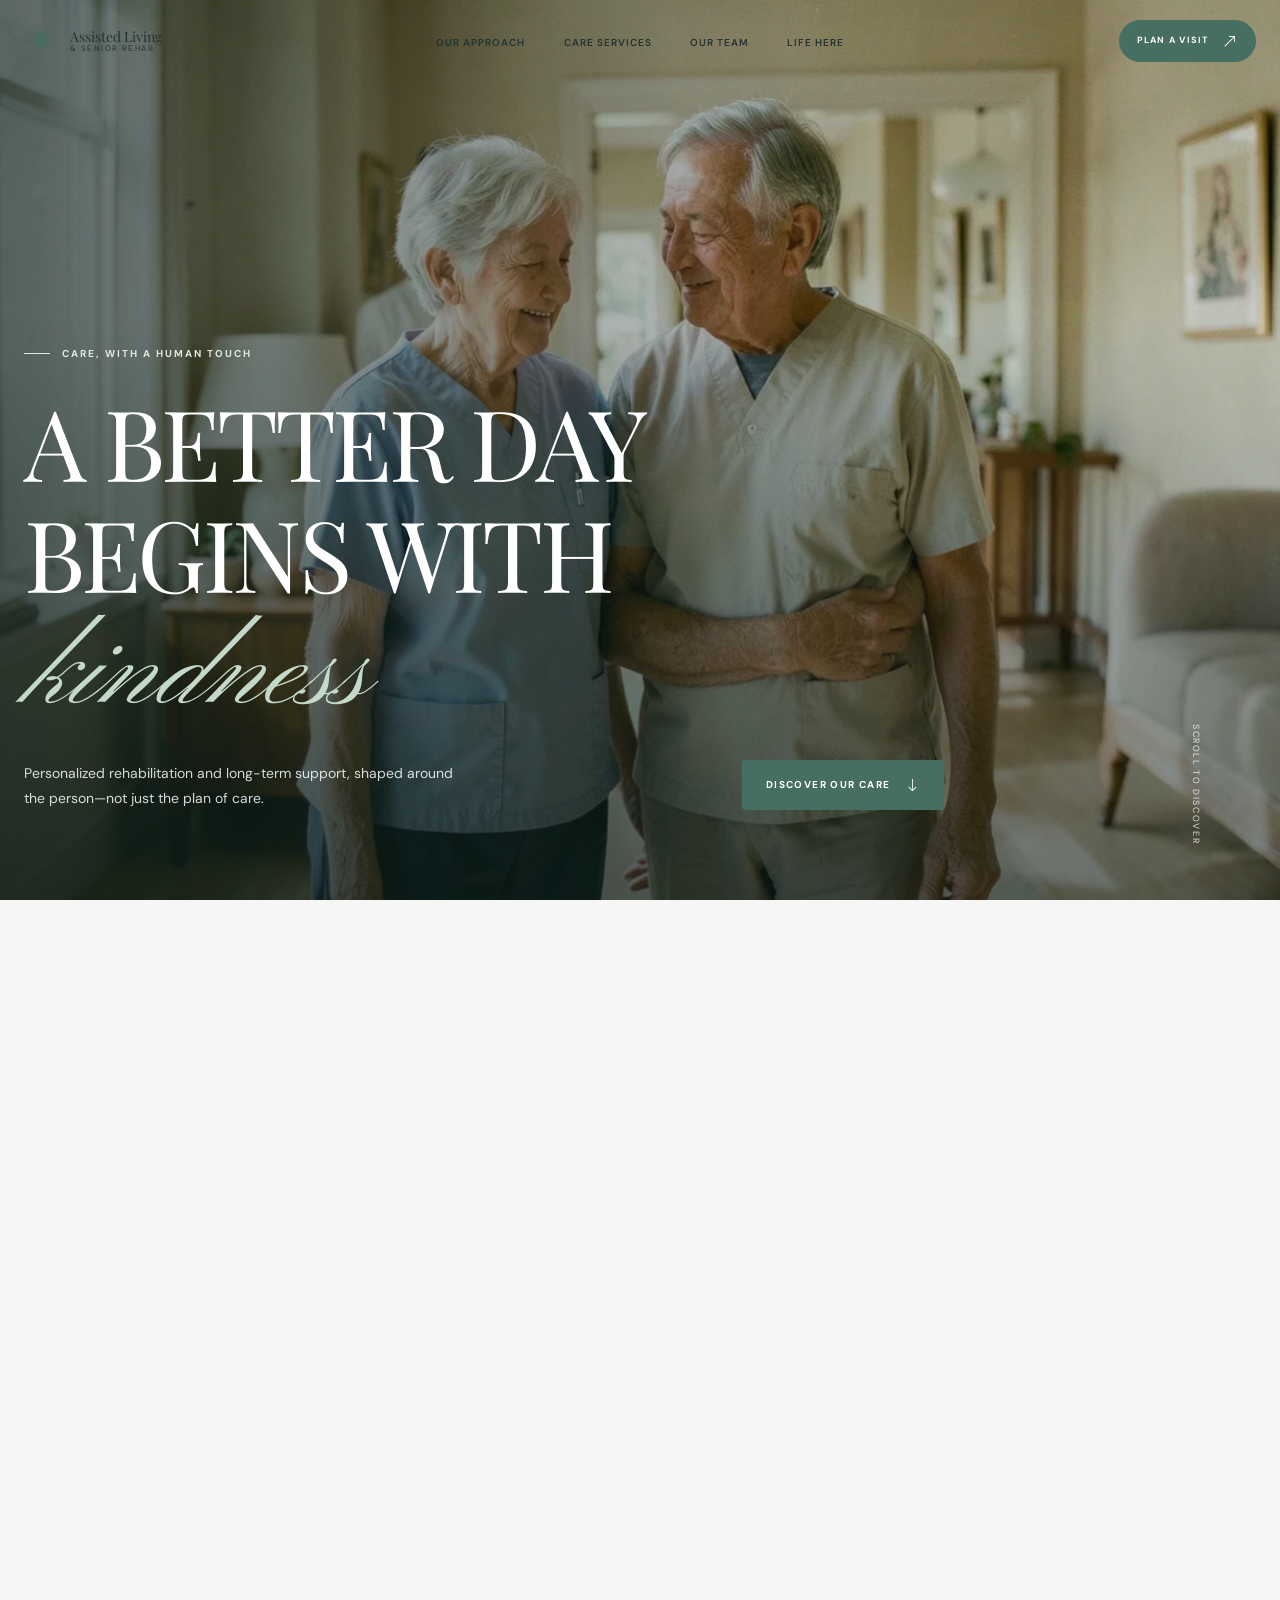
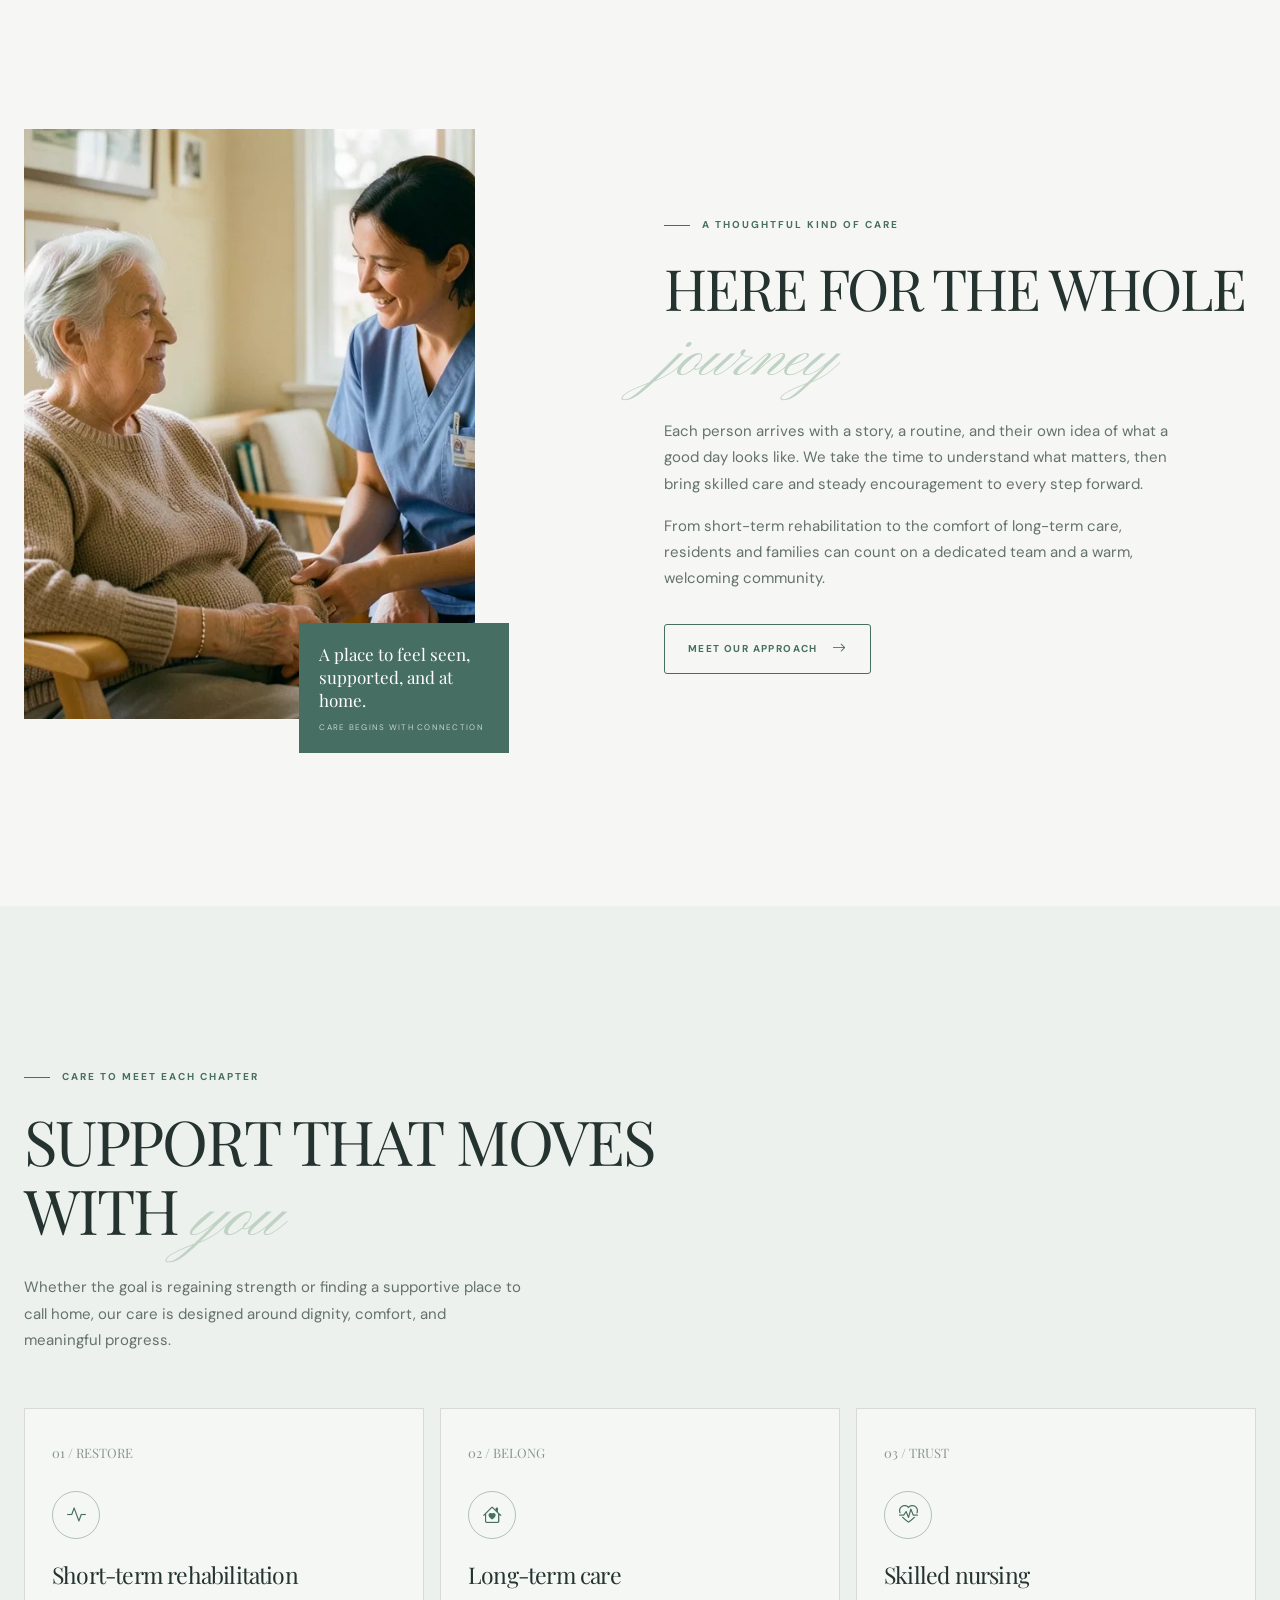
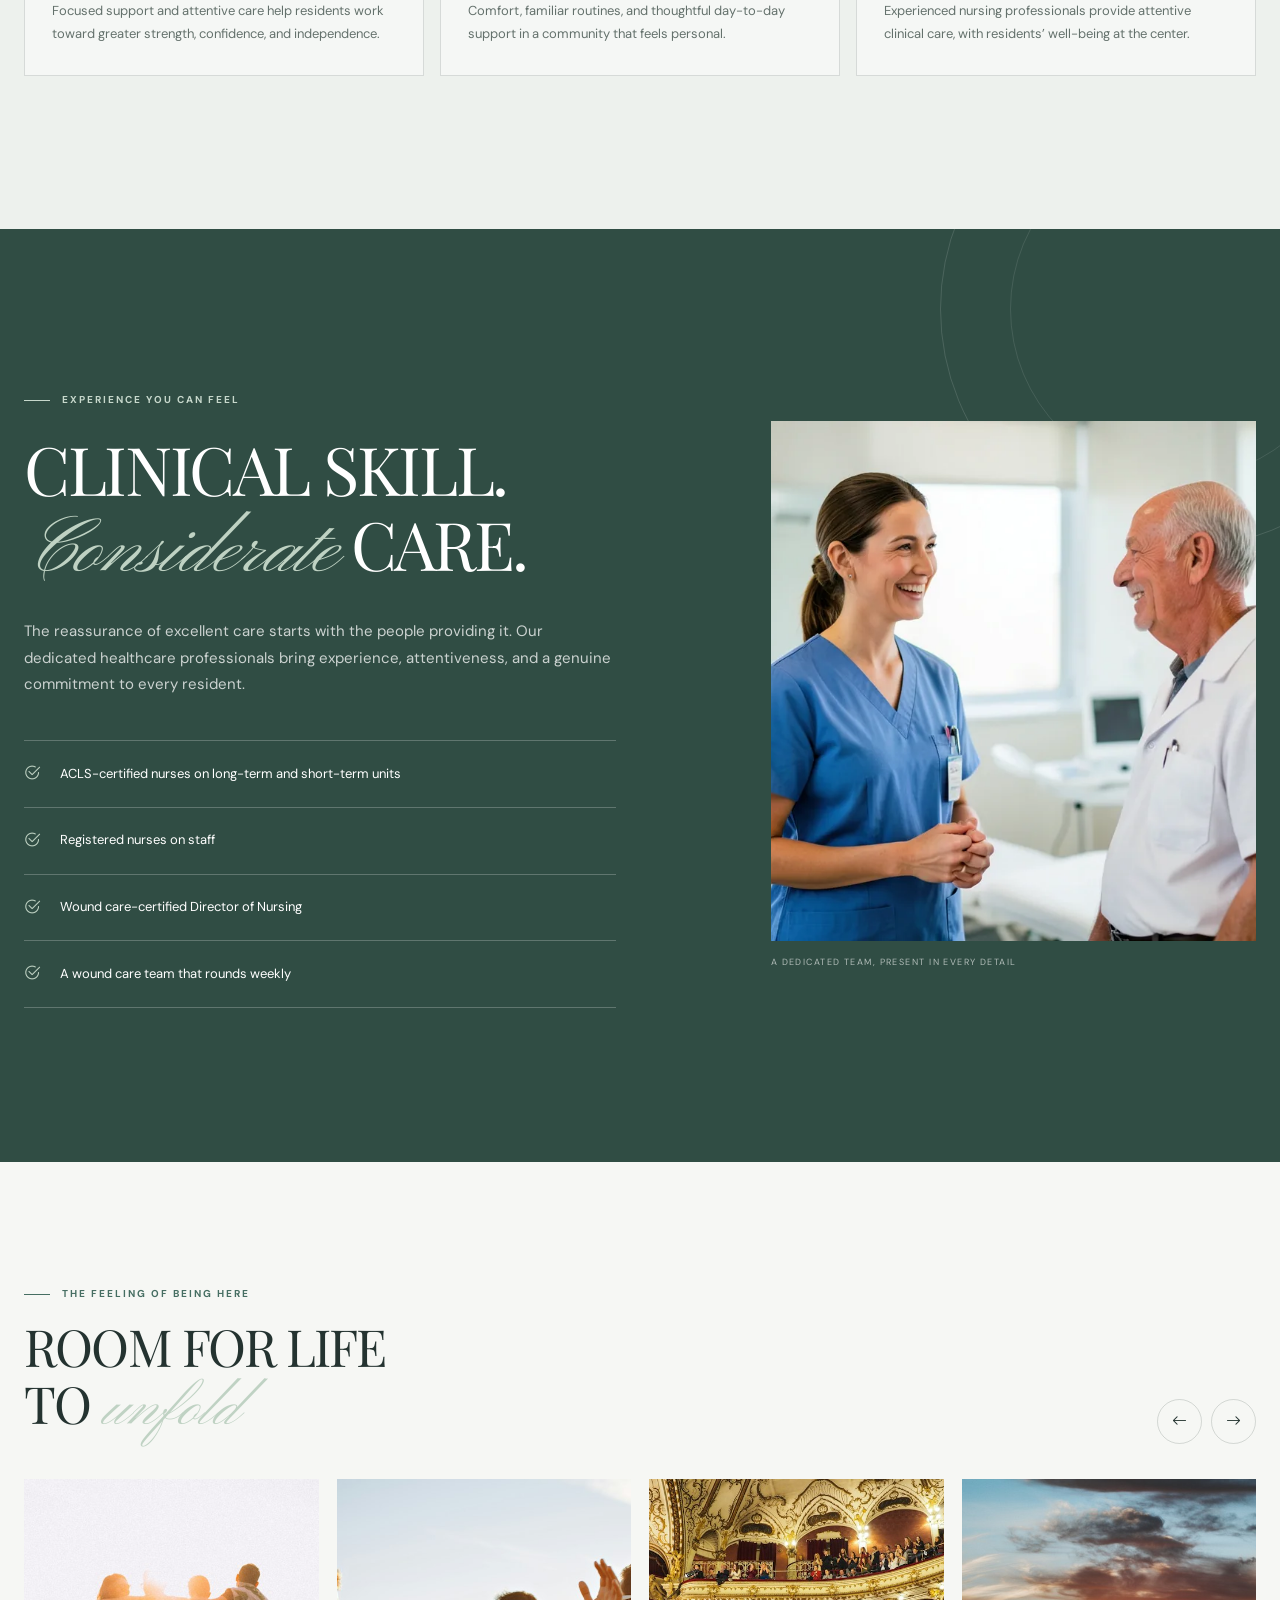
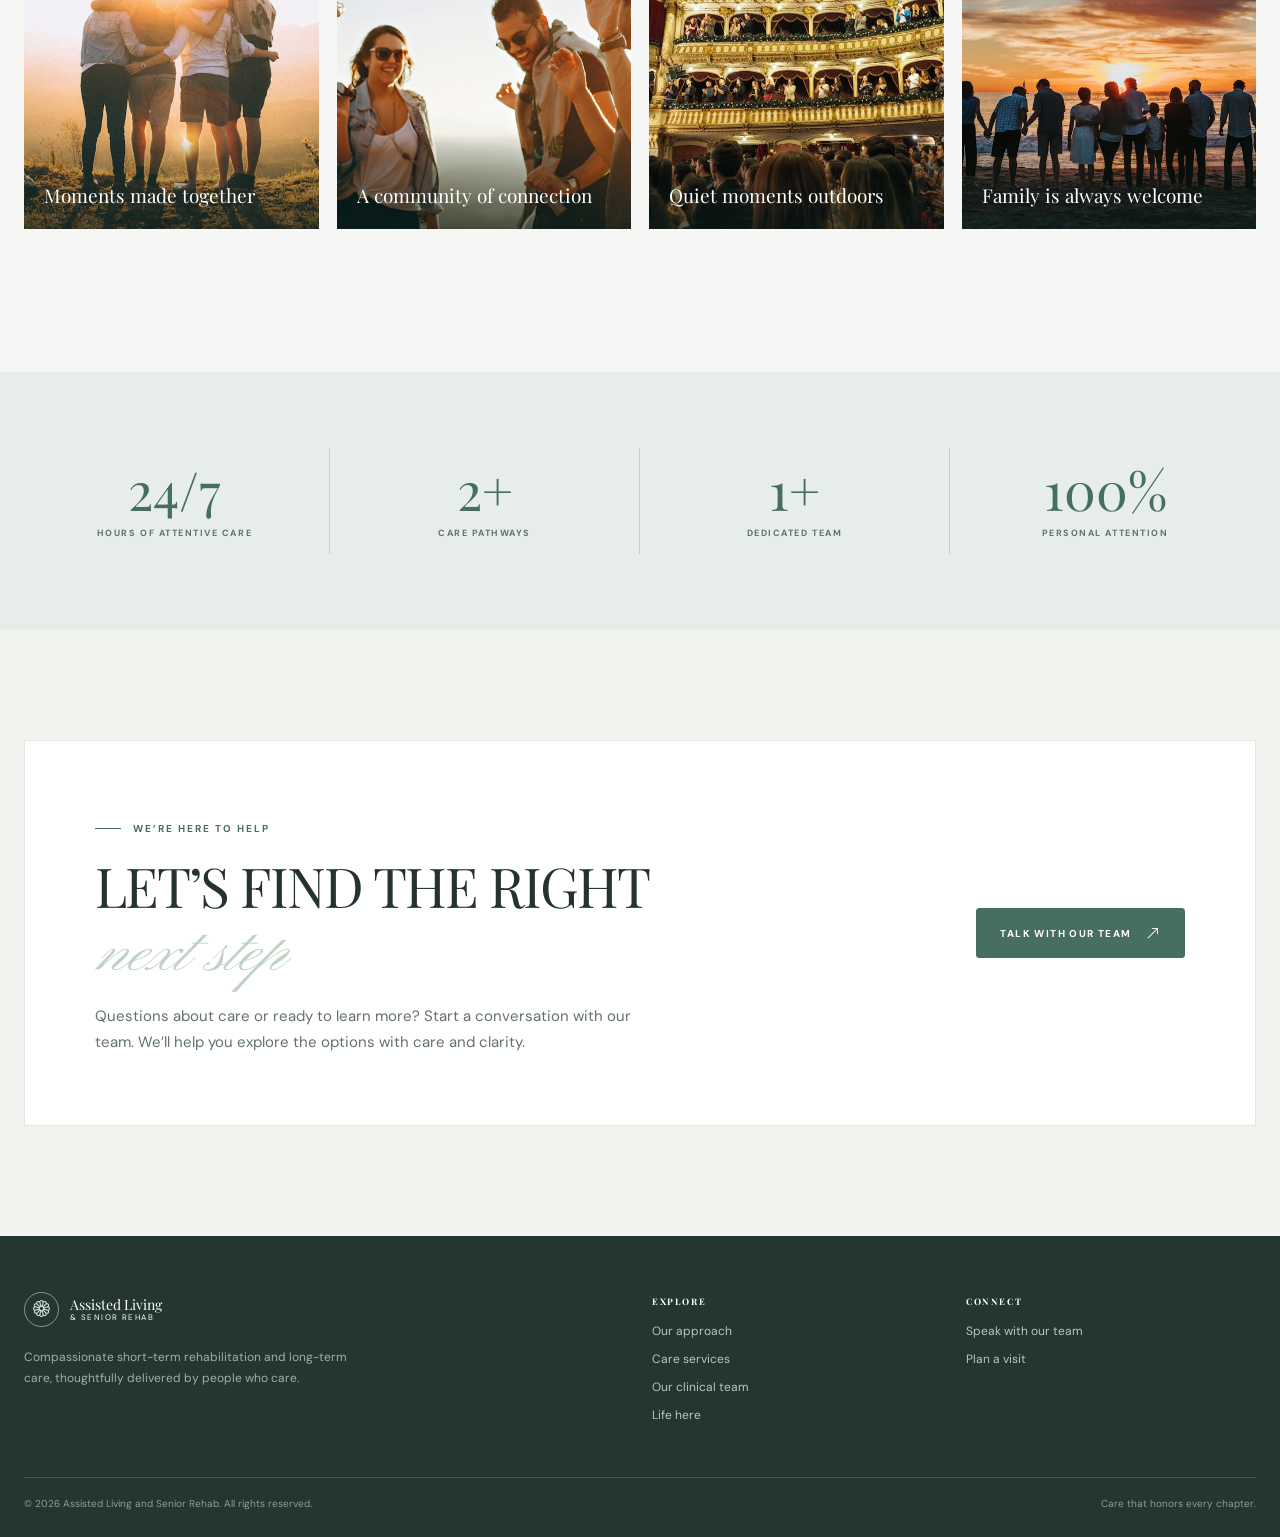
==== index.html @ aa1b5a7f "Add files via upload" ====
<!DOCTYPE html>
<html lang="en">
<head>
  <meta charset="UTF-8">
  <meta name="viewport" content="width=device-width, initial-scale=1">
  <meta name="theme-color" content="#f6f7f4">
  <meta name="description" content="Compassionate short-term rehabilitation and long-term care, delivered by a dedicated team of healthcare professionals.">
  <title>Assisted Living and Senior Rehab | Care that feels like home</title>

  <link rel="preconnect" href="https://fonts.googleapis.com">
  <link rel="preconnect" href="https://fonts.gstatic.com" crossorigin>
  <link href="https://fonts.googleapis.com/css2?family=DM+Sans:wght@400;500;600;700&family=Playfair+Display:wght@400;500;600&family=Pinyon+Script&display=swap" rel="stylesheet">
  <link href="https://cdn.jsdelivr.net/npm/bootstrap@5.3.3/dist/css/bootstrap.min.css" rel="stylesheet">
  <link href="https://cdn.jsdelivr.net/npm/bootstrap-icons@1.11.3/font/bootstrap-icons.min.css" rel="stylesheet">

  
<link rel="stylesheet" href="css/style.css">
</head>
<body>
  <header>
    <nav class="site-nav" id="siteNav" aria-label="Main navigation">
      <div class="container-wide nav-inner">
        <a class="brand" href="#home" aria-label="Assisted Living and Senior Rehab home">
          <span class="brand-mark"><i class="bi bi-flower1" aria-hidden="true"></i></span>
          <span class="brand-name">Assisted Living <span>&amp; Senior Rehab</span></span>
        </a>
        <button class="nav-toggle" id="navToggle" aria-label="Open navigation menu" aria-expanded="false" aria-controls="navLinks">
          <i class="bi bi-list" aria-hidden="true"></i>
        </button>
        <ul class="nav-links" id="navLinks">
          <li><a href="#about">Our approach</a></li>
          <li><a href="#care">Care services</a></li>
          <li><a href="#team">Our team</a></li>
          <li><a href="#community">Life here</a></li>
        </ul>
        <a class="btn-care nav-contact" href="#contact">Plan a visit <i class="bi bi-arrow-up-right"></i></a>
      </div>
    </nav>
  </header>

  <main id="home">
    <section class="hero-track" aria-label="Welcome">
      <div class="hero-sticky" id="heroSticky">
        <img class="hero-image" id="heroImage" src="assets/img-1.webp" data-ai-image="warm candid photograph of a compassionate nurse gently supporting an older man during a walk in a bright senior care residence, natural window light, refined neutral interiors, shot on 35mm lens, cinematic and reassuring mood" alt="A caregiver supporting an older adult as they walk together">
        <img class="hero-image-second" id="heroImageSecond" src="assets/img-2.webp" data-ai-image="portrait of an older woman sharing a calm moment with her care professional in a welcoming rehabilitation setting, soft morning daylight, 50mm lens, intimate editorial photography, hopeful and dignified mood" alt="" aria-hidden="true">
        <div class="hero-shade"></div>
        <div class="container-wide hero-content">
          <span class="eyebrow">Care, with a human touch</span>
          <h1>A better day<br>begins with <em class="script">kindness</em></h1>
          <div class="hero-bottom">
            <p>Personalized rehabilitation and long-term support, shaped around the person—not just the plan of care.</p>
            <a class="btn-care" href="#care">Discover our care <i class="bi bi-arrow-down"></i></a>
          </div>
        </div>
        <span class="hero-scroll">Scroll to discover</span>
      </div>
    </section>

    <section class="section-pad intro-section" id="about">
      <div class="container-wide">
        <div class="row align-items-center g-5">
          <div class="col-lg-5 reveal">
            <div class="intro-photo-wrap">
              <div class="photo-frame intro-photo">
                <img src="assets/img-3.webp" data-ai-image="senior woman seated comfortably with a caring nurse beside her in a sunlit residential care room, genuine conversation, soft natural light, 35mm lens, warm documentary style, peaceful and dignified mood" alt="A nurse spending a thoughtful moment with a resident" loading="lazy">
              </div>
              <div class="photo-note">A place to feel seen, supported, and at home.<small>Care begins with connection</small></div>
            </div>
          </div>
          <div class="col-lg-6 offset-lg-1 reveal">
            <div class="intro-copy">
              <span class="eyebrow">A thoughtful kind of care</span>
              <h2>Here for the whole <em class="script">journey</em></h2>
              <p>Each person arrives with a story, a routine, and their own idea of what a good day looks like. We take the time to understand what matters, then bring skilled care and steady encouragement to every step forward.</p>
              <p>From short-term rehabilitation to the comfort of long-term care, residents and families can count on a dedicated team and a warm, welcoming community.</p>
              <a class="btn-care btn-outline-care mt-3" href="#team">Meet our approach <i class="bi bi-arrow-right"></i></a>
            </div>
          </div>
        </div>
      </div>
    </section>

    <section class="section-pad services-section" id="care">
      <div class="container-wide">
        <div class="section-heading reveal">
          <span class="eyebrow">Care to meet each chapter</span>
          <h2>Support that moves<br>with <em class="script">you</em></h2>
          <p>Whether the goal is regaining strength or finding a supportive place to call home, our care is designed around dignity, comfort, and meaningful progress.</p>
        </div>
        <div class="row g-3">
          <div class="col-md-4 reveal">
            <article class="service-card">
              <span class="service-number">01 / RESTORE</span>
              <span class="service-icon"><i class="bi bi-activity" aria-hidden="true"></i></span>
              <h3>Short-term rehabilitation</h3>
              <p>Focused support and attentive care help residents work toward greater strength, confidence, and independence.</p>
            </article>
          </div>
          <div class="col-md-4 reveal">
            <article class="service-card">
              <span class="service-number">02 / BELONG</span>
              <span class="service-icon"><i class="bi bi-house-heart" aria-hidden="true"></i></span>
              <h3>Long-term care</h3>
              <p>Comfort, familiar routines, and thoughtful day-to-day support in a community that feels personal.</p>
            </article>
          </div>
          <div class="col-md-4 reveal">
            <article class="service-card">
              <span class="service-number">03 / TRUST</span>
              <span class="service-icon"><i class="bi bi-heart-pulse" aria-hidden="true"></i></span>
              <h3>Skilled nursing</h3>
              <p>Experienced nursing professionals provide attentive clinical care, with residents’ well-being at the center.</p>
            </article>
          </div>
        </div>
      </div>
    </section>

    <section class="section-pad quality-section" id="team">
      <div class="container-wide position-relative" style="z-index:1">
        <div class="row align-items-center g-5">
          <div class="col-lg-6 reveal">
            <span class="eyebrow">Experience you can feel</span>
            <h2>Clinical skill.<br><em class="script">Considerate</em> care.</h2>
            <p class="quality-lead">The reassurance of excellent care starts with the people providing it. Our dedicated healthcare professionals bring experience, attentiveness, and a genuine commitment to every resident.</p>
            <div class="quality-list" aria-label="Our clinical commitments">
              <div class="quality-item"><i class="bi bi-check2-circle" aria-hidden="true"></i><span>ACLS-certified nurses on long-term and short-term units</span></div>
              <div class="quality-item"><i class="bi bi-check2-circle" aria-hidden="true"></i><span>Registered nurses on staff</span></div>
              <div class="quality-item"><i class="bi bi-check2-circle" aria-hidden="true"></i><span>Wound care-certified Director of Nursing</span></div>
              <div class="quality-item"><i class="bi bi-check2-circle" aria-hidden="true"></i><span>A wound care team that rounds weekly</span></div>
            </div>
          </div>
          <div class="col-lg-5 offset-lg-1 reveal">
            <div class="photo-frame quality-photo">
              <img src="assets/img-4.webp" data-ai-image="experienced female nurse in professional scrubs speaking warmly with a senior resident in a calm modern nursing and rehabilitation setting, diffuse daylight, 50mm lens, refined healthcare editorial photography, confident and compassionate mood" alt="A healthcare professional talking with a senior resident" loading="lazy">
            </div>
            <div class="quality-photo-caption">A dedicated team, present in every detail</div>
          </div>
        </div>
      </div>
    </section>

    <section class="gallery-section" id="community">
      <div class="container-wide">
        <div class="gallery-top reveal">
          <div>
            <span class="eyebrow">The feeling of being here</span>
            <h2>Room for life<br>to <em class="script">unfold</em></h2>
          </div>
          <div class="slider-controls" aria-label="Gallery controls">
            <button class="slider-arrow" id="galleryPrev" aria-label="Scroll gallery left"><i class="bi bi-arrow-left"></i></button>
            <button class="slider-arrow" id="galleryNext" aria-label="Scroll gallery right"><i class="bi bi-arrow-right"></i></button>
          </div>
        </div>
        <div class="gallery-track reveal" id="galleryTrack" aria-label="Community moments gallery">
          <figure class="gallery-card">
            <img src="assets/img-5.jpg" alt="Residents and caregivers sharing a happy moment" loading="lazy">
            <figcaption class="gallery-caption">Moments made together</figcaption>
          </figure>
          <figure class="gallery-card">
            <img src="assets/img-6.jpg" alt="Friends enjoying time together in a welcoming space" loading="lazy">
            <figcaption class="gallery-caption">A community of connection</figcaption>
          </figure>
          <figure class="gallery-card">
            <img src="assets/img-7.jpg" alt="A bright, restful garden setting" loading="lazy">
            <figcaption class="gallery-caption">Quiet moments outdoors</figcaption>
          </figure>
          <figure class="gallery-card">
            <img src="assets/img-8.jpg" alt="Family sharing a relaxed moment together" loading="lazy">
            <figcaption class="gallery-caption">Family is always welcome</figcaption>
          </figure>
        </div>
      </div>
    </section>

    <section class="stats-section" aria-label="Our commitment">
      <div class="container-wide">
        <div class="row align-items-center g-2">
          <div class="col-6 col-md-3 stat-item reveal">
            <span class="stat-num" data-count="24">0</span>
            <span class="stat-label">Hours of attentive care</span>
          </div>
          <div class="col-6 col-md-3 stat-item reveal">
            <span class="stat-num" data-count="2">0</span>
            <span class="stat-label">Care pathways</span>
          </div>
          <div class="col-6 col-md-3 stat-item reveal">
            <span class="stat-num" data-count="1">0</span>
            <span class="stat-label">Dedicated team</span>
          </div>
          <div class="col-6 col-md-3 stat-item reveal">
            <span class="stat-num" data-count="100">0</span>
            <span class="stat-label">Personal attention</span>
          </div>
        </div>
      </div>
    </section>

    <section class="contact-section" id="contact">
      <div class="container-wide">
        <div class="contact-panel reveal">
          <div>
            <span class="eyebrow">We’re here to help</span>
            <h2>Let’s find the right <em class="script">next step</em></h2>
            <p>Questions about care or ready to learn more? Start a conversation with our team. We’ll help you explore the options with care and clarity.</p>
          </div>
          <a class="btn-care" href="mailto:info@example.com">Talk with our team <i class="bi bi-arrow-up-right"></i></a>
        </div>
      </div>
    </section>
  </main>

  <footer>
    <div class="container-wide">
      <div class="row g-4">
        <div class="col-lg-5">
          <a class="brand footer-brand" href="#home">
            <span class="brand-mark"><i class="bi bi-flower1" aria-hidden="true"></i></span>
            <span class="brand-name">Assisted Living <span>&amp; Senior Rehab</span></span>
          </a>
          <p class="footer-copy">Compassionate short-term rehabilitation and long-term care, thoughtfully delivered by people who care.</p>
        </div>
        <div class="col-6 col-lg-3 offset-lg-1">
          <h2 class="footer-title">Explore</h2>
          <a class="footer-link" href="#about">Our approach</a>
          <a class="footer-link" href="#care">Care services</a>
          <a class="footer-link" href="#team">Our clinical team</a>
          <a class="footer-link" href="#community">Life here</a>
        </div>
        <div class="col-6 col-lg-3">
          <h2 class="footer-title">Connect</h2>
          <a class="footer-link" href="#contact">Speak with our team</a>
          <a class="footer-link" href="#contact">Plan a visit</a>
        </div>
      </div>
      <div class="footer-bottom">
        <span>© <span id="year"></span> Assisted Living and Senior Rehab. All rights reserved.</span>
        <span>Care that honors every chapter.</span>
      </div>
    </div>
  </footer>

  <script src="https://cdn.jsdelivr.net/npm/bootstrap@5.3.3/dist/js/bootstrap.bundle.min.js"></script>
  <script>
    document.documentElement.classList.add('js-ready');

    const nav = document.getElementById('siteNav');
    const navToggle = document.getElementById('navToggle');
    const navLinks = document.getElementById('navLinks');
    const heroTrack = document.querySelector('.hero-track');
    const heroImage = document.getElementById('heroImage');
    const heroImageSecond = document.getElementById('heroImageSecond');
    const reducedMotion = window.matchMedia('(prefers-reduced-motion: reduce)').matches;

    function updateScrollEffects() {
      const y = window.scrollY || 0;
      nav.classList.toggle('scrolled', y > 30);
      if (!reducedMotion && heroTrack) {
        const rect = heroTrack.getBoundingClientRect();
        const travel = Math.max(1, heroTrack.offsetHeight - window.innerHeight);
        const progress = Math.min(1, Math.max(0, -rect.top / travel));
        heroImage.style.transform = `scale(${1.04 + progress * 0.12})`;
        heroImageSecond.style.opacity = String(Math.max(0, Math.min(1, (progress - 0.28) / 0.6)));
      }
    }
    let ticking = false;
    window.addEventListener('scroll', () => {
      if (!ticking) {
        window.requestAnimationFrame(() => {
          updateScrollEffects();
          ticking = false;
        });
        ticking = true;
      }
    }, { passive: true });
    updateScrollEffects();

    navToggle.addEventListener('click', () => {
      const open = navLinks.classList.toggle('open');
      navToggle.setAttribute('aria-expanded', String(open));
      navToggle.setAttribute('aria-label', open ? 'Close navigation menu' : 'Open navigation menu');
    });
    navLinks.querySelectorAll('a').forEach(link => link.addEventListener('click', () => {
      navLinks.classList.remove('open');
      navToggle.setAttribute('aria-expanded', 'false');
      navToggle.setAttribute('aria-label', 'Open navigation menu');
    }));

    const revealObserver = new IntersectionObserver(entries => {
      entries.forEach(entry => {
        if (entry.isIntersecting) {
          entry.target.classList.add('is-visible');
          revealObserver.unobserve(entry.target);
        }
      });
    }, { threshold: 0.13 });
    document.querySelectorAll('.reveal').forEach(el => revealObserver.observe(el));

    const countObserver = new IntersectionObserver(entries => {
      entries.forEach(entry => {
        if (!entry.isIntersecting) return;
        const el = entry.target;
        const target = Number(el.dataset.count);
        const suffix = el.dataset.suffix || (target === 24 ? "/7" : target === 100 ? "%" : "+");
        const start = performance.now();
        const duration = reducedMotion ? 0 : 1100;
        function step(now) {
          const progress = Math.min(1, (now - start) / Math.max(1, duration));
          const eased = 1 - Math.pow(1 - progress, 3);
          el.textContent = Math.round(target * eased) + suffix;
          if (progress < 1) requestAnimationFrame(step);
        }
        requestAnimationFrame(step);
        countObserver.unobserve(el);
      });
    }, { threshold: .6 });
    document.querySelectorAll('[data-count]').forEach(el => countObserver.observe(el));

    const gallery = document.getElementById('galleryTrack');
    document.getElementById('galleryPrev').addEventListener('click', () => gallery.scrollBy({ left: -gallery.clientWidth * .72, behavior: reducedMotion ? 'auto' : 'smooth' }));
    document.getElementById('galleryNext').addEventListener('click', () => gallery.scrollBy({ left: gallery.clientWidth * .72, behavior: reducedMotion ? 'auto' : 'smooth' }));
    document.getElementById('year').textContent = new Date().getFullYear();
  </script>
</body>
</html>
---- css/style.css ----
:root {
      --ink: #243330;
      --muted: #64716c;
      --green: #466e62;
      --deep-green: #304d44;
      --sage: #e7ede8;
      --cream: #f6f7f4;
      --white: #fff;
      --line: rgba(36, 51, 48, .16);
      --serif: "Playfair Display", Georgia, serif;
      --sans: "DM Sans", Arial, sans-serif;
    }

    * { box-sizing: border-box; }
    html { scroll-behavior: smooth; }
    body {
      margin: 0;
      background: var(--cream);
      color: var(--ink);
      font-family: var(--sans);
      font-size: 15px;
      line-height: 1.75;
      -webkit-font-smoothing: antialiased;
    }
    a { color: inherit; }
    .container-wide { width: min(1240px, calc(100% - 48px)); margin-inline: auto; }
    .eyebrow {
      display: inline-flex;
      align-items: center;
      gap: 12px;
      color: var(--green);
      font-size: 10px;
      font-weight: 700;
      letter-spacing: .2em;
      line-height: 1.4;
      text-transform: uppercase;
    }
    .eyebrow::before { content: ""; width: 26px; height: 1px; background: currentColor; }
    h1, h2, h3, .display-type {
      font-family: var(--serif);
      font-weight: 400;
      letter-spacing: -.035em;
      line-height: 1.12;
    }
    h1, h2 { text-transform: uppercase; }
    .script {
      color: #bfd2c3;
      font-family: "Pinyon Script", cursive;
      font-size: 1.15em;
      font-weight: 400;
      letter-spacing: 0;
      text-transform: none;
    }
    .btn-care {
      display: inline-flex;
      align-items: center;
      justify-content: center;
      gap: 14px;
      min-height: 50px;
      padding: 0 23px;
      border: 1px solid var(--green);
      border-radius: 3px;
      background: var(--green);
      color: #fff;
      font-size: 10px;
      font-weight: 700;
      letter-spacing: .14em;
      text-decoration: none;
      text-transform: uppercase;
      transition: background .25s, color .25s, transform .25s;
    }
    .btn-care:hover { background: var(--deep-green); color: white; transform: translateY(-2px); }
    .btn-care .bi { font-size: 14px; }
    .btn-outline-care { background: transparent; color: var(--green); }
    .btn-outline-care:hover { color: #fff; }

    /* Navigation */
    .site-nav {
      position: fixed;
      inset: 0 0 auto;
      z-index: 1000;
      padding: 20px 0;
      border-bottom: 1px solid transparent;
      transition: background .3s, border-color .3s, padding .3s, backdrop-filter .3s;
    }
    .site-nav.scrolled {
      padding: 12px 0;
      border-color: rgba(36,51,48,.09);
      background: rgba(246,247,244,.91);
      backdrop-filter: blur(14px);
      -webkit-backdrop-filter: blur(14px);
    }
    .nav-inner { display: flex; align-items: center; justify-content: space-between; gap: 22px; }
    .brand {
      display: inline-flex;
      align-items: center;
      gap: 11px;
      color: var(--ink);
      text-decoration: none;
    }
    .brand-mark {
      display: grid;
      width: 35px;
      height: 35px;
      place-items: center;
      border: 1px solid rgba(70,110,98,.55);
      border-radius: 50%;
      color: var(--green);
      font-size: 17px;
    }
    .brand-name {
      max-width: 160px;
      font-family: var(--serif);
      font-size: 14px;
      line-height: 1.13;
    }
    .brand-name span { display: block; font-family: var(--sans); font-size: 8px; letter-spacing: .18em; text-transform: uppercase; }
    .nav-links { display: flex; align-items: center; gap: clamp(16px, 3vw, 40px); margin: 0; padding: 0; list-style: none; }
    .nav-links a {
      color: var(--ink);
      font-size: 10px;
      font-weight: 600;
      letter-spacing: .1em;
      text-decoration: none;
      text-transform: uppercase;
      transition: color .2s;
    }
    .nav-links a:hover { color: var(--green); }
    .nav-contact { min-height: 42px; padding-inline: 17px; border-radius: 40px; font-size: 9px; }
    .nav-toggle {
      display: none;
      width: 42px;
      height: 42px;
      border: 1px solid var(--line);
      border-radius: 50%;
      background: transparent;
      color: var(--ink);
      font-size: 20px;
    }

    /* Cinematic hero */
    .hero-track { position: relative; height: 175vh; min-height: 1050px; }
    .hero-sticky { position: sticky; top: 0; height: 100vh; min-height: 620px; overflow: hidden; background: #253b35; }
    .hero-image, .hero-image-second {
      position: absolute;
      inset: 0;
      width: 100%;
      height: 100%;
      object-fit: cover;
    }
    .hero-image { transform: scale(1.04); will-change: transform; }
    .hero-image-second { opacity: 0; transition: opacity .15s; }
    .hero-shade {
      position: absolute;
      inset: 0;
      background: linear-gradient(90deg, rgba(15,32,28,.68), rgba(15,32,28,.2) 62%, rgba(15,32,28,.03)),
                  linear-gradient(0deg, rgba(12,26,22,.55), transparent 65%);
      pointer-events: none;
    }
    .hero-content {
      position: absolute;
      right: 0;
      bottom: clamp(55px, 10vh, 110px);
      left: 0;
      z-index: 2;
      color: white;
    }
    .hero-content .eyebrow { color: #e0e8df; }
    .hero-content h1 { max-width: 850px; margin: 24px 0 20px; font-size: clamp(43px, 7.7vw, 100px); }
    .hero-content h1 .script { color: #c4d9c9; }
    .hero-bottom { display: flex; align-items: end; justify-content: space-between; gap: 30px; max-width: 920px; }
    .hero-bottom p { max-width: 445px; margin: 0; color: rgba(255,255,255,.83); font-size: 14px; }
    .hero-scroll {
      position: absolute;
      right: 6%;
      bottom: 56px;
      z-index: 3;
      color: rgba(255,255,255,.8);
      font-size: 9px;
      letter-spacing: .18em;
      text-transform: uppercase;
      writing-mode: vertical-rl;
    }

    /* Shared sections */
    .section-pad { padding: clamp(88px, 12vw, 160px) 0; }
    .intro-section { background: var(--cream); }
    .intro-copy { max-width: 595px; margin-left: auto; }
    .intro-copy h2 { margin: 22px 0; font-size: clamp(35px, 4.5vw, 57px); }
    .intro-copy p { max-width: 510px; color: var(--muted); }
    .intro-photo-wrap { position: relative; padding: 0 34px 34px 0; }
    .photo-frame { overflow: hidden; background: #dfe7e1; }
    .photo-frame img { display: block; width: 100%; height: 100%; object-fit: cover; transition: transform .9s cubic-bezier(.2,.75,.25,1); }
    .photo-frame:hover img { transform: scale(1.045); }
    .intro-photo { height: clamp(370px, 48vw, 590px); }
    .photo-note {
      position: absolute;
      right: 0;
      bottom: 0;
      width: min(210px, 48%);
      padding: 20px;
      background: var(--green);
      color: white;
      font-family: var(--serif);
      font-size: 17px;
      line-height: 1.35;
    }
    .photo-note small { display: block; margin-top: 10px; color: rgba(255,255,255,.7); font-family: var(--sans); font-size: 8px; letter-spacing: .16em; text-transform: uppercase; }

    .services-section { background: #edf1ed; }
    .section-heading { max-width: 690px; margin-bottom: 55px; }
    .section-heading h2 { margin: 20px 0 16px; font-size: clamp(36px, 5vw, 62px); }
    .section-heading p { max-width: 500px; margin: 0; color: var(--muted); }
    .service-card {
      height: 100%;
      padding: 31px 27px 29px;
      border: 1px solid rgba(36,51,48,.15);
      background: rgba(255,255,255,.46);
      transition: transform .3s, box-shadow .3s, background .3s;
    }
    .service-card:hover { transform: translateY(-7px); background: white; box-shadow: 0 18px 40px rgba(34,52,46,.08); }
    .service-number { color: #87968d; font-family: var(--serif); font-size: 13px; }
    .service-icon { display: flex; width: 48px; height: 48px; align-items: center; justify-content: center; margin: 25px 0 23px; border: 1px solid rgba(70,110,98,.4); border-radius: 50%; color: var(--green); font-size: 19px; }
    .service-card h3 { margin: 0 0 12px; font-size: 23px; }
    .service-card p { margin: 0; color: var(--muted); font-size: 13px; }

    .quality-section { position: relative; overflow: hidden; background: var(--deep-green); color: white; }
    .quality-section::before {
      position: absolute;
      top: -160px;
      right: -140px;
      width: 480px;
      height: 480px;
      border: 1px solid rgba(255,255,255,.13);
      border-radius: 50%;
      content: "";
    }
    .quality-section::after {
      position: absolute;
      top: -90px;
      right: -70px;
      width: 340px;
      height: 340px;
      border: 1px solid rgba(255,255,255,.1);
      border-radius: 50%;
      content: "";
    }
    .quality-section .eyebrow { color: #c7d8cc; }
    .quality-section h2 { max-width: 600px; margin: 22px 0; font-size: clamp(37px, 5.5vw, 67px); }
    .quality-lead { max-width: 590px; color: rgba(255,255,255,.75); }
    .quality-list { margin-top: 43px; border-top: 1px solid rgba(255,255,255,.23); }
    .quality-item { display: flex; align-items: center; gap: 19px; padding: 18px 0; border-bottom: 1px solid rgba(255,255,255,.23); }
    .quality-item .bi { color: #bfd2c3; font-size: 17px; }
    .quality-item span { font-size: 13px; }
    .quality-photo { height: 520px; }
    .quality-photo img { object-position: center; }
    .quality-photo-caption { margin-top: 14px; color: rgba(255,255,255,.62); font-size: 9px; letter-spacing: .16em; text-transform: uppercase; }

    .gallery-section { padding: 115px 0; background: var(--cream); }
    .gallery-top { display: flex; align-items: end; justify-content: space-between; gap: 22px; margin-bottom: 35px; }
    .gallery-top h2 { margin: 15px 0 0; font-size: clamp(35px, 4vw, 52px); }
    .slider-controls { display: flex; gap: 9px; }
    .slider-arrow { width: 45px; height: 45px; border: 1px solid var(--line); border-radius: 50%; background: transparent; color: var(--ink); transition: .2s; }
    .slider-arrow:hover { background: var(--green); color: white; border-color: var(--green); }
    .gallery-track { display: grid; grid-auto-columns: minmax(260px, 38%); grid-auto-flow: column; gap: 18px; overflow-x: auto; padding-bottom: 12px; scroll-snap-type: x mandatory; scrollbar-width: thin; scrollbar-color: #9dad9f transparent; }
    .gallery-card { position: relative; height: 350px; overflow: hidden; scroll-snap-align: start; background: #e4e9e4; }
    .gallery-card img { width: 100%; height: 100%; object-fit: cover; transition: transform .7s; }
    .gallery-card:hover img { transform: scale(1.05); }
    .gallery-caption { position: absolute; right: 0; bottom: 0; left: 0; padding: 44px 20px 17px; background: linear-gradient(transparent, rgba(14,29,25,.64)); color: white; font-family: var(--serif); font-size: 19px; }

    .stats-section { padding: 76px 0; background: #e7ede8; }
    .stat-item { padding: 12px 24px; text-align: center; }
    .stat-item:not(:last-child) { border-right: 1px solid var(--line); }
    .stat-num { display: block; color: var(--green); font-family: var(--serif); font-size: clamp(35px, 5vw, 53px); line-height: 1.1; }
    .stat-label { display: block; margin-top: 8px; color: var(--muted); font-size: 9px; font-weight: 700; letter-spacing: .17em; text-transform: uppercase; }

    .contact-section { padding: 110px 0; background: #f1f3ef; }
    .contact-panel { display: grid; grid-template-columns: 1fr auto; align-items: center; gap: 30px; padding: clamp(30px, 6vw, 70px); background: var(--white); border: 1px solid rgba(36,51,48,.12); }
    .contact-panel h2 { max-width: 650px; margin: 18px 0 12px; font-size: clamp(34px, 4.5vw, 55px); }
    .contact-panel p { max-width: 560px; margin: 0; color: var(--muted); }

    footer { padding: 56px 0 24px; background: #243630; color: rgba(255,255,255,.75); }
    .footer-brand { color: white; }
    .footer-brand .brand-mark { border-color: rgba(255,255,255,.45); color: #d0e0d4; }
    .footer-copy { max-width: 350px; margin: 20px 0 0; color: rgba(255,255,255,.59); font-size: 12px; }
    .footer-title { margin: 4px 0 15px; color: white; font-size: 9px; font-weight: 700; letter-spacing: .18em; text-transform: uppercase; }
    .footer-link { display: block; margin: 7px 0; color: rgba(255,255,255,.7); font-size: 12px; text-decoration: none; }
    .footer-link:hover { color: white; }
    .footer-bottom { display: flex; justify-content: space-between; gap: 15px; margin-top: 44px; padding-top: 17px; border-top: 1px solid rgba(255,255,255,.17); color: rgba(255,255,255,.5); font-size: 10px; }

    .js-ready .reveal { opacity: 0; transform: translateY(24px); transition: opacity .75s ease, transform .75s ease; }
    .js-ready .reveal.is-visible { opacity: 1; transform: translateY(0); }
    @media (max-width: 767px) {
      .container-wide { width: min(100% - 36px, 1240px); }
      .site-nav { padding: 13px 0; }
      .brand-name { font-size: 12px; }
      .nav-toggle { display: inline-grid; place-items: center; }
      .nav-links {
        position: absolute;
        top: calc(100% + 1px);
        right: 18px;
        left: 18px;
        display: none;
        align-items: stretch;
        gap: 0;
        padding: 9px 20px;
        border: 1px solid var(--line);
        background: rgba(246,247,244,.97);
        box-shadow: 0 15px 30px rgba(20,35,29,.1);
      }
      .nav-links.open { display: flex; flex-direction: column; }
      .nav-links li { border-bottom: 1px solid rgba(36,51,48,.1); }
      .nav-links li:last-child { border: 0; }
      .nav-links a { display: block; padding: 13px 0; }
      .nav-contact { display: none; }
      .hero-track { height: 155vh; min-height: 910px; }
      .hero-sticky { min-height: 580px; }
      .hero-shade { background: linear-gradient(90deg, rgba(15,32,28,.62), rgba(15,32,28,.15)), linear-gradient(0deg, rgba(12,26,22,.58), transparent 67%); }
      .hero-content { bottom: 72px; }
      .hero-content h1 { font-size: clamp(41px, 12vw, 70px); }
      .hero-bottom { display: block; }
      .hero-bottom p { margin-bottom: 22px; font-size: 13px; }
      .hero-scroll { right: 18px; bottom: 24px; }
      .intro-copy { margin-top: 43px; }
      .quality-photo { height: 390px; margin-top: 35px; }
      .gallery-track { grid-auto-columns: 78%; }
      .gallery-card { height: 310px; }
      .stat-item { padding: 20px 10px; border-right: 0 !important; }
      .contact-panel { grid-template-columns: 1fr; }
      .contact-panel .btn-care { justify-self: start; }
      .footer-bottom { flex-direction: column; }
    }
    @media (prefers-reduced-motion: reduce) {
      *, *::before, *::after { scroll-behavior: auto !important; animation-duration: .01ms !important; animation-iteration-count: 1 !important; transition-duration: .01ms !important; }
      .hero-image { transform: none !important; }
      .js-ready .reveal { opacity: 1; transform: none; }
    }
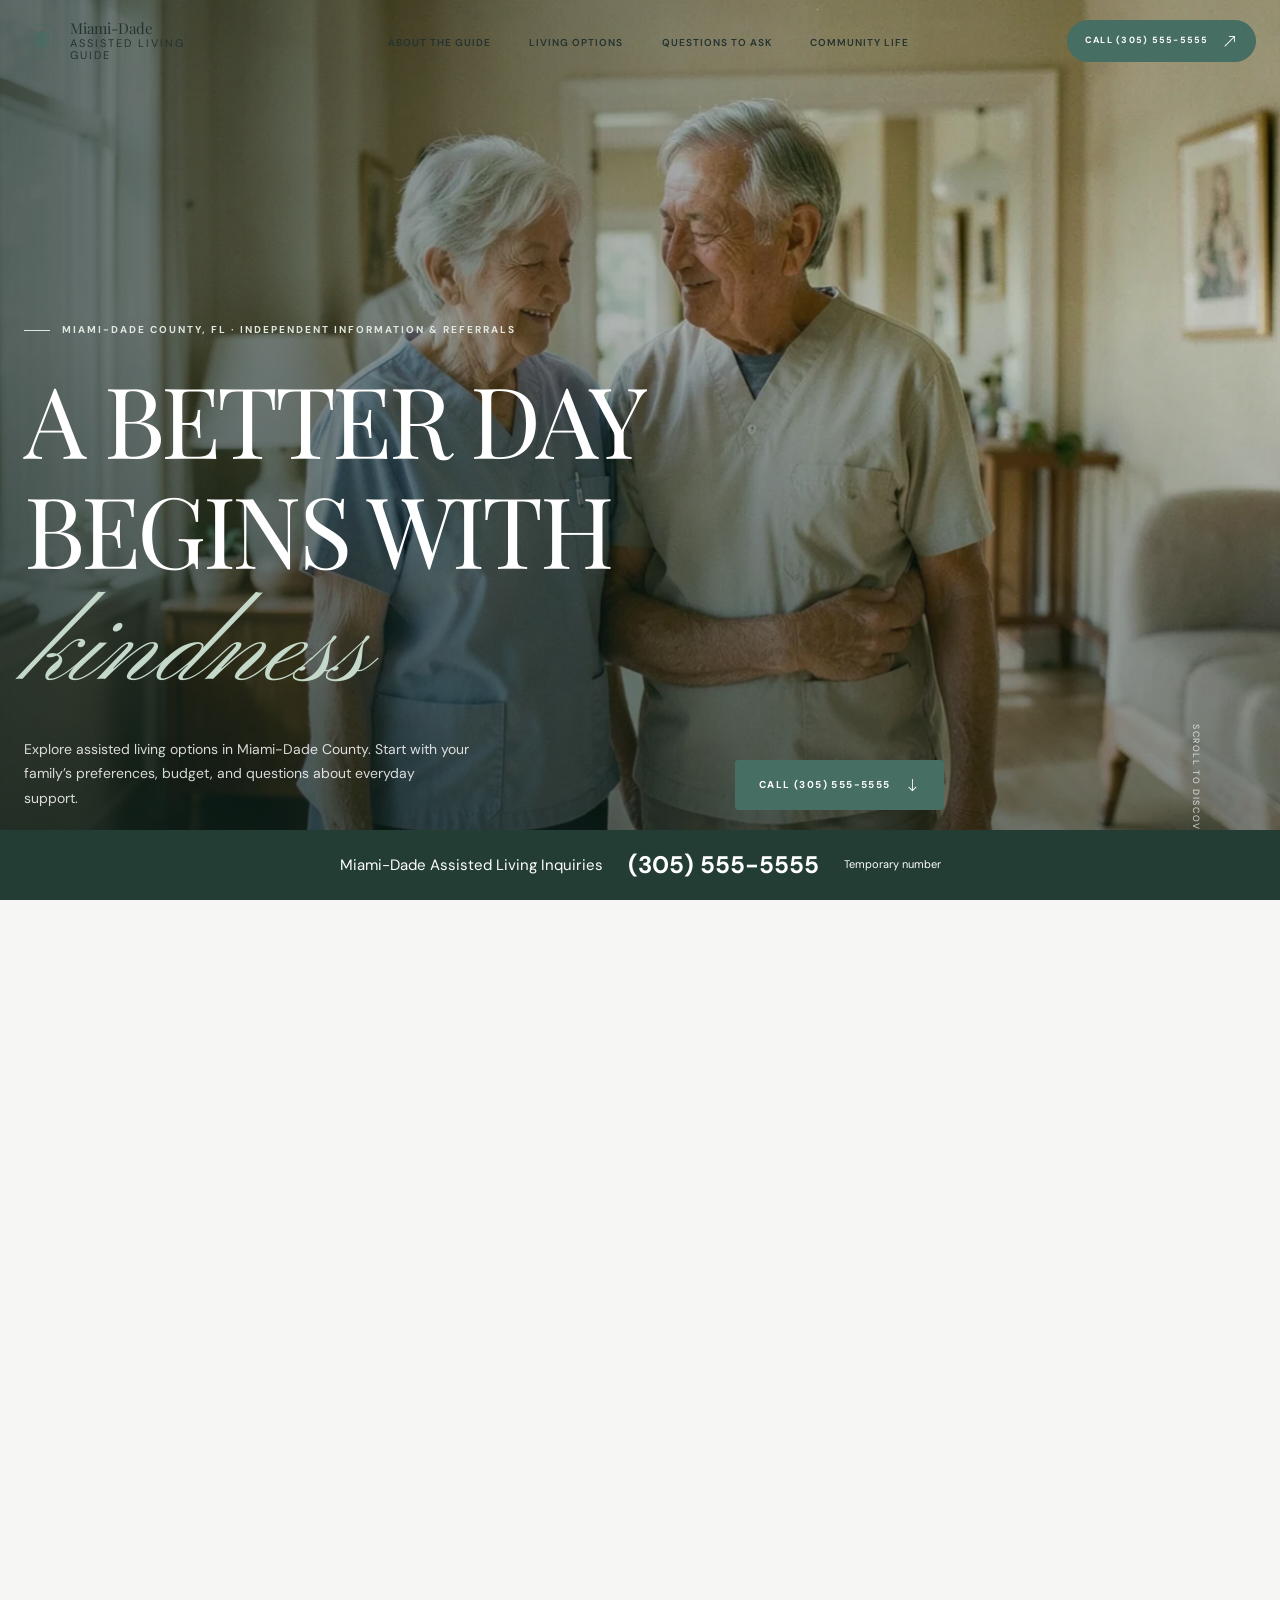
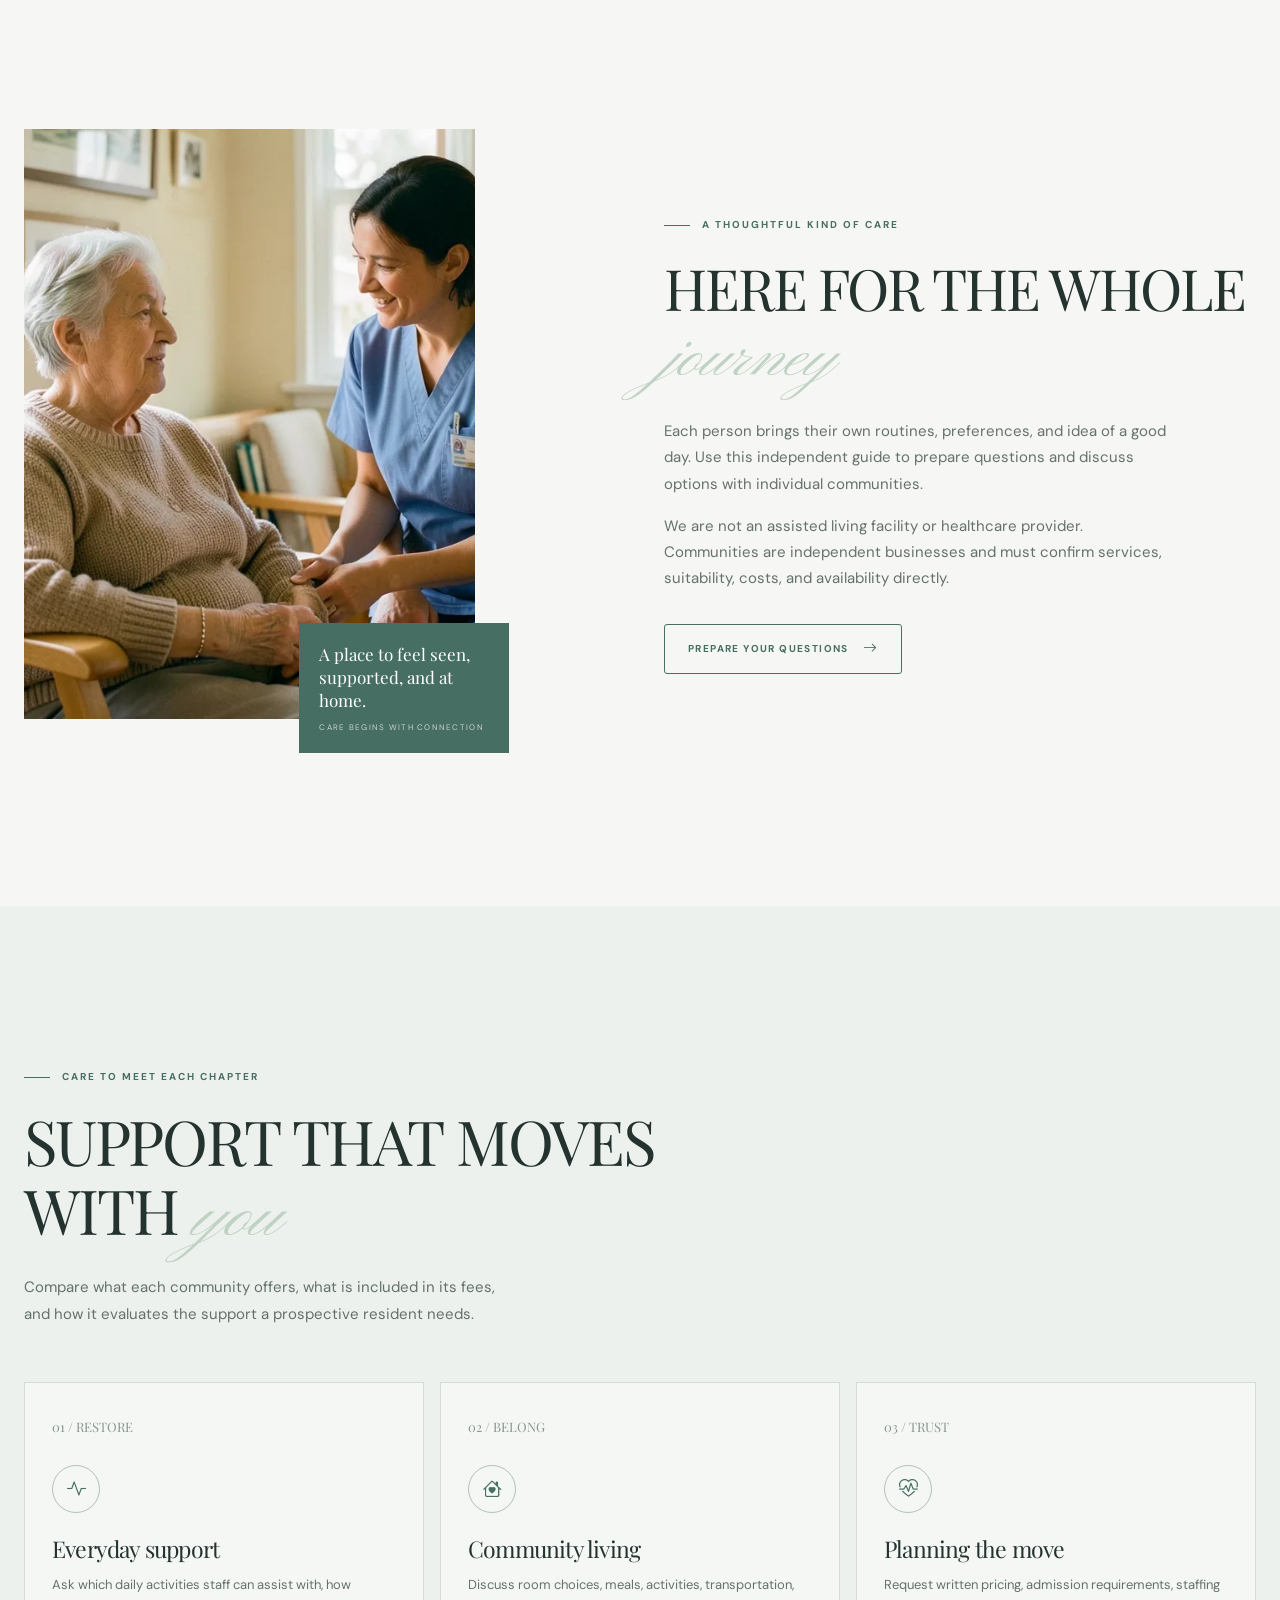
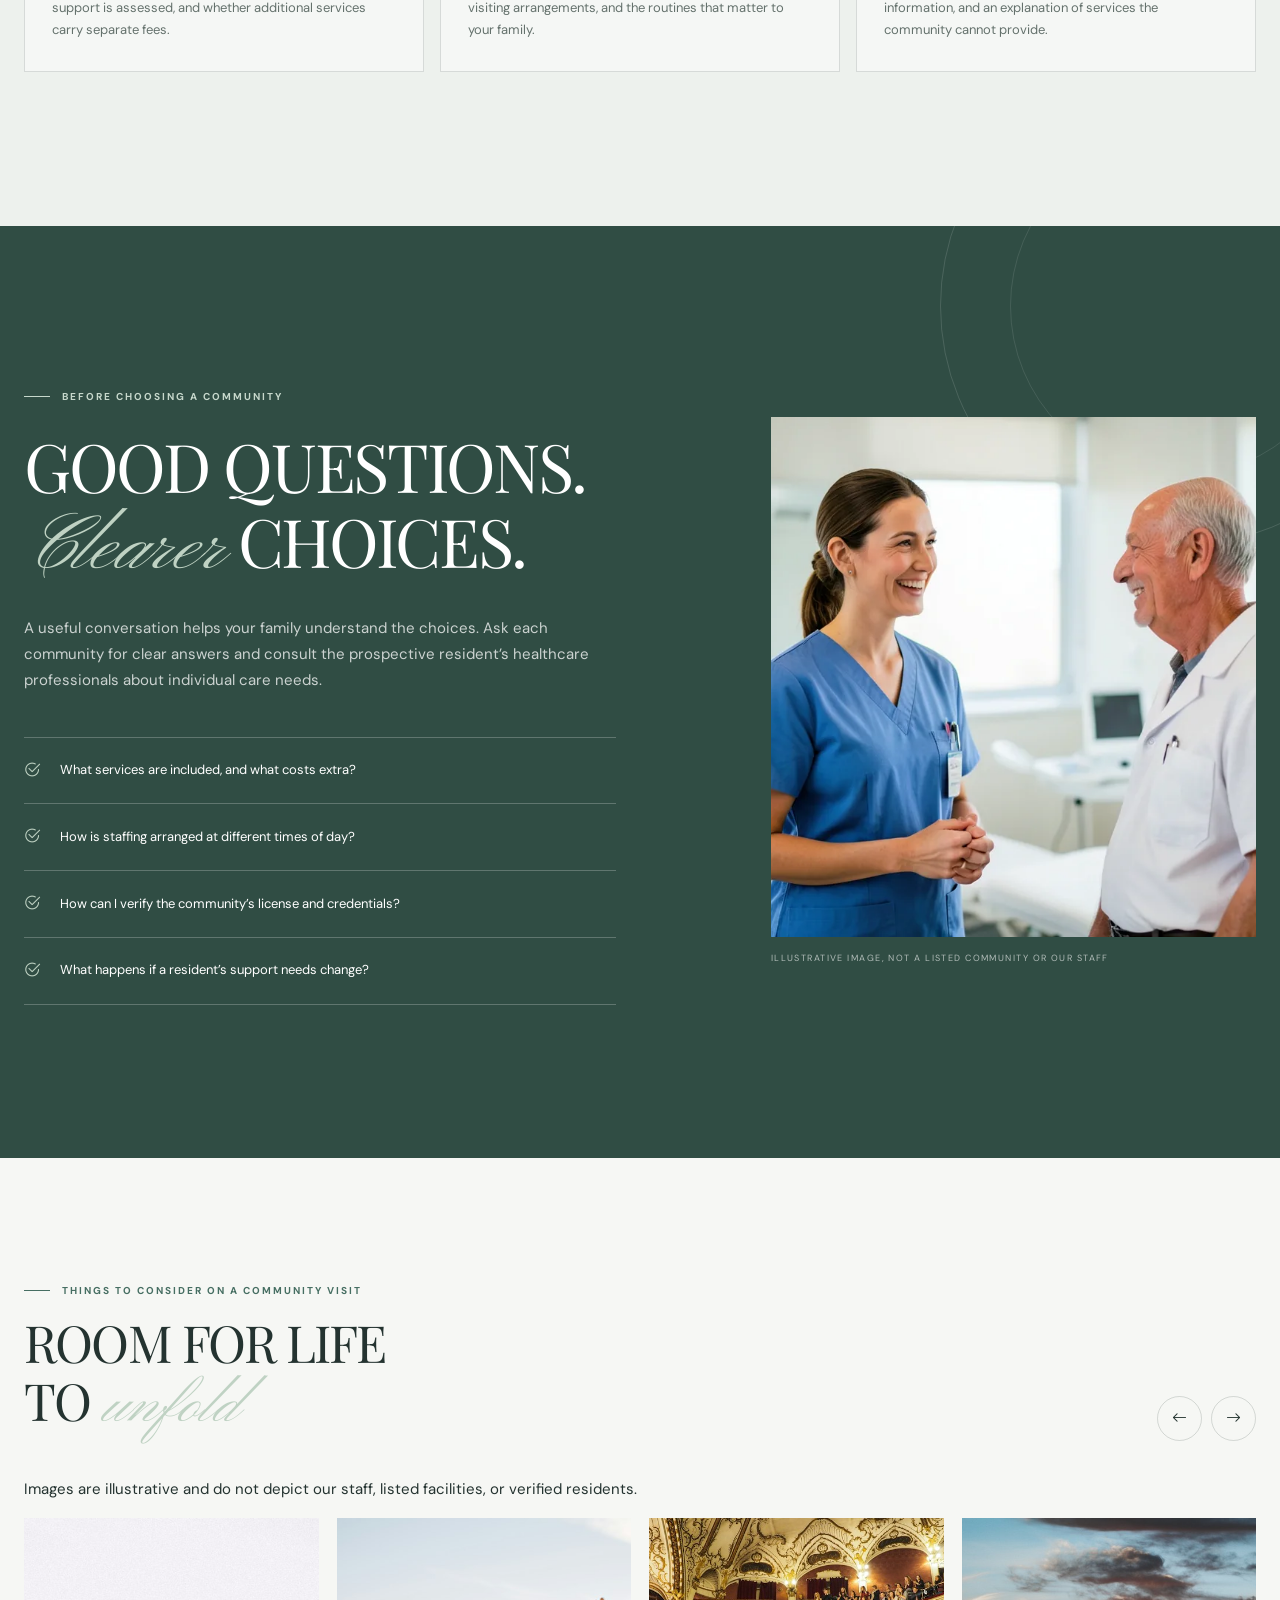
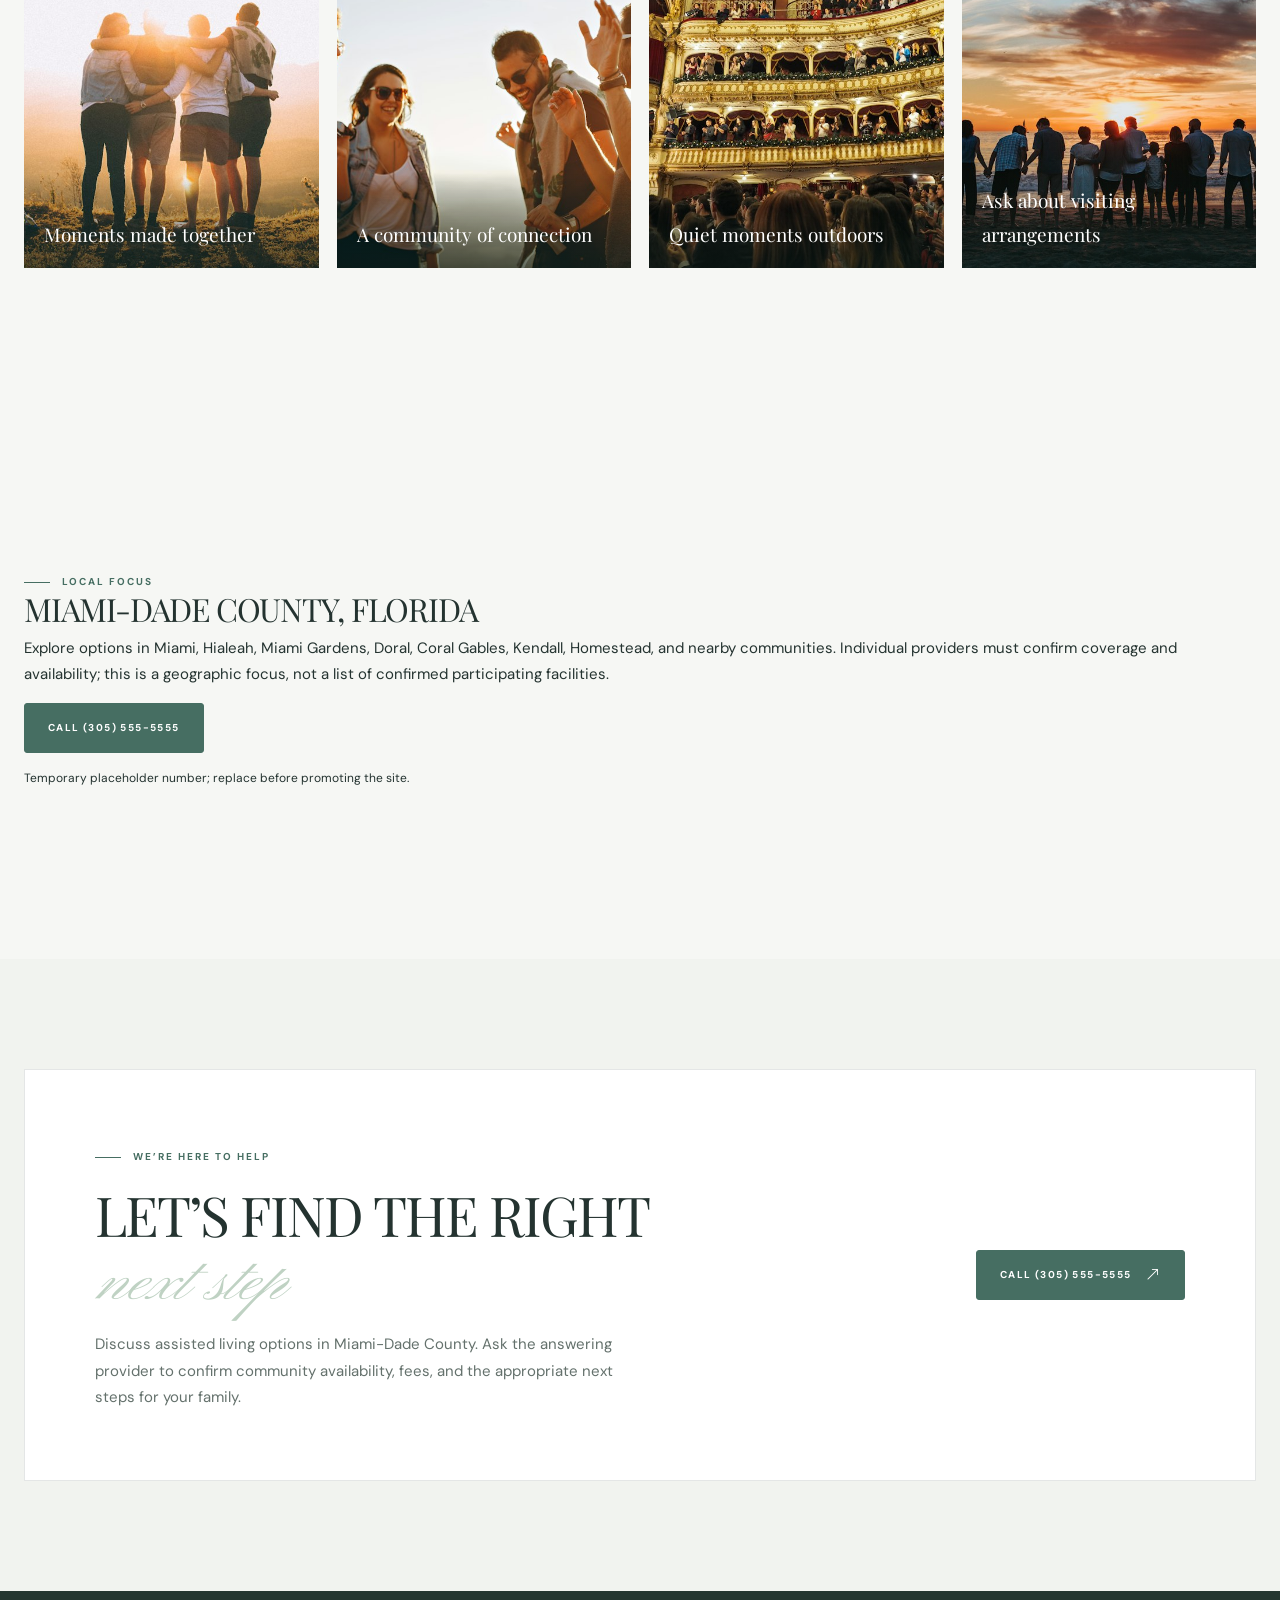
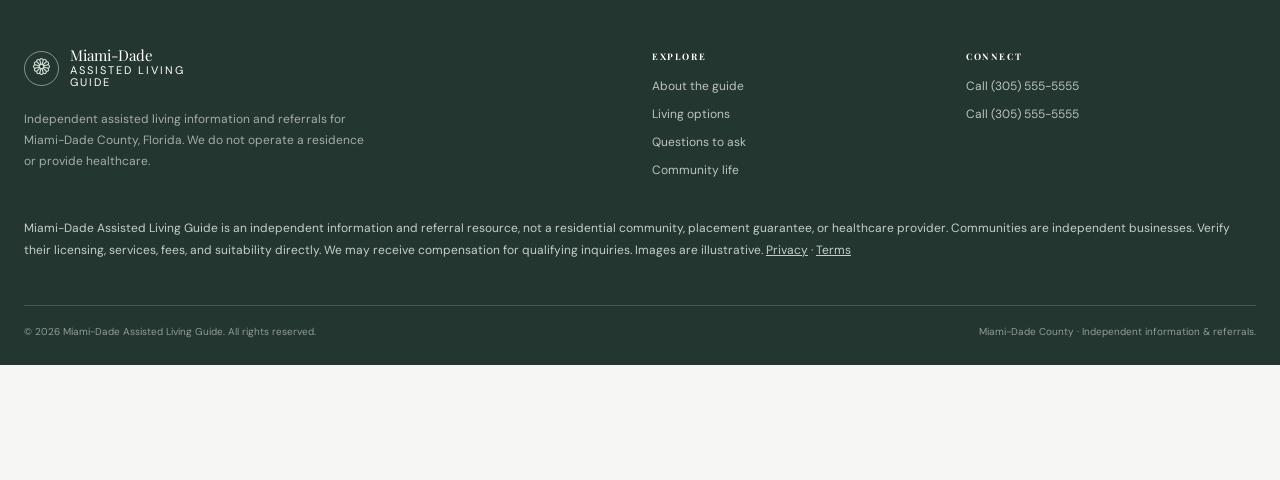
==== commit 8e0a74ac: "Add files via upload" ====
--- a/index.html
+++ b/index.html
@@ -4,8 +4,8 @@
   <meta charset="UTF-8">
   <meta name="viewport" content="width=device-width, initial-scale=1">
   <meta name="theme-color" content="#f6f7f4">
-  <meta name="description" content="Compassionate short-term rehabilitation and long-term care, delivered by a dedicated team of healthcare professionals.">
-  <title>Assisted Living and Senior Rehab | Care that feels like home</title>
+  <meta name="description" content="Independent assisted living information and referrals for Miami-Dade County, Florida. Call (305) 555-5555, a temporary placeholder number.">
+  <title>Miami-Dade Assisted Living Guide | Explore Assisted Living in Miami-Dade County</title>
 
   <link rel="preconnect" href="https://fonts.googleapis.com">
   <link rel="preconnect" href="https://fonts.gstatic.com" crossorigin>
@@ -20,20 +20,20 @@
   <header>
     <nav class="site-nav" id="siteNav" aria-label="Main navigation">
       <div class="container-wide nav-inner">
-        <a class="brand" href="#home" aria-label="Assisted Living and Senior Rehab home">
+        <a class="brand" href="#home" aria-label="Miami-Dade Assisted Living Guide home">
           <span class="brand-mark"><i class="bi bi-flower1" aria-hidden="true"></i></span>
-          <span class="brand-name">Assisted Living <span>&amp; Senior Rehab</span></span>
+          <span class="brand-name">Miami-Dade <span>Assisted Living Guide</span></span>
         </a>
         <button class="nav-toggle" id="navToggle" aria-label="Open navigation menu" aria-expanded="false" aria-controls="navLinks">
           <i class="bi bi-list" aria-hidden="true"></i>
         </button>
         <ul class="nav-links" id="navLinks">
-          <li><a href="#about">Our approach</a></li>
-          <li><a href="#care">Care services</a></li>
-          <li><a href="#team">Our team</a></li>
-          <li><a href="#community">Life here</a></li>
+          <li><a href="#about">About the guide</a></li>
+          <li><a href="#care">Living options</a></li>
+          <li><a href="#team">Questions to ask</a></li>
+          <li><a href="#community">Community life</a></li>
         </ul>
-        <a class="btn-care nav-contact" href="#contact">Plan a visit <i class="bi bi-arrow-up-right"></i></a>
+        <a class="btn-care nav-contact" href="tel:+13055555555">Call (305) 555-5555 <i class="bi bi-arrow-up-right"></i></a>
       </div>
     </nav>
   </header>
@@ -41,15 +41,15 @@
   <main id="home">
     <section class="hero-track" aria-label="Welcome">
       <div class="hero-sticky" id="heroSticky">
-        <img class="hero-image" id="heroImage" src="assets/img-1.webp" data-ai-image="warm candid photograph of a compassionate nurse gently supporting an older man during a walk in a bright senior care residence, natural window light, refined neutral interiors, shot on 35mm lens, cinematic and reassuring mood" alt="A caregiver supporting an older adult as they walk together">
-        <img class="hero-image-second" id="heroImageSecond" src="assets/img-2.webp" data-ai-image="portrait of an older woman sharing a calm moment with her care professional in a welcoming rehabilitation setting, soft morning daylight, 50mm lens, intimate editorial photography, hopeful and dignified mood" alt="" aria-hidden="true">
+        <img class="hero-image" id="heroImage" src="assets/img-1.webp" alt="A caregiver supporting an older adult as they walk together">
+        <img class="hero-image-second" id="heroImageSecond" src="assets/img-2.webp" alt="" aria-hidden="true">
         <div class="hero-shade"></div>
         <div class="container-wide hero-content">
-          <span class="eyebrow">Care, with a human touch</span>
+          <span class="eyebrow">Miami-Dade County, FL · Independent information &amp; referrals</span>
           <h1>A better day<br>begins with <em class="script">kindness</em></h1>
           <div class="hero-bottom">
-            <p>Personalized rehabilitation and long-term support, shaped around the person—not just the plan of care.</p>
-            <a class="btn-care" href="#care">Discover our care <i class="bi bi-arrow-down"></i></a>
+            <p>Explore assisted living options in Miami-Dade County. Start with your family’s preferences, budget, and questions about everyday support.</p>
+            <a class="btn-care" href="tel:+13055555555">Call (305) 555-5555 <i class="bi bi-arrow-down"></i></a>
           </div>
         </div>
         <span class="hero-scroll">Scroll to discover</span>
@@ -62,7 +62,7 @@
           <div class="col-lg-5 reveal">
             <div class="intro-photo-wrap">
               <div class="photo-frame intro-photo">
-                <img src="assets/img-3.webp" data-ai-image="senior woman seated comfortably with a caring nurse beside her in a sunlit residential care room, genuine conversation, soft natural light, 35mm lens, warm documentary style, peaceful and dignified mood" alt="A nurse spending a thoughtful moment with a resident" loading="lazy">
+                <img src="assets/img-3.webp" alt="A nurse spending a thoughtful moment with a resident" loading="lazy">
               </div>
               <div class="photo-note">A place to feel seen, supported, and at home.<small>Care begins with connection</small></div>
             </div>
@@ -71,9 +71,9 @@
             <div class="intro-copy">
               <span class="eyebrow">A thoughtful kind of care</span>
               <h2>Here for the whole <em class="script">journey</em></h2>
-              <p>Each person arrives with a story, a routine, and their own idea of what a good day looks like. We take the time to understand what matters, then bring skilled care and steady encouragement to every step forward.</p>
-              <p>From short-term rehabilitation to the comfort of long-term care, residents and families can count on a dedicated team and a warm, welcoming community.</p>
-              <a class="btn-care btn-outline-care mt-3" href="#team">Meet our approach <i class="bi bi-arrow-right"></i></a>
+              <p>Each person brings their own routines, preferences, and idea of a good day. Use this independent guide to prepare questions and discuss options with individual communities.</p>
+              <p>We are not an assisted living facility or healthcare provider. Communities are independent businesses and must confirm services, suitability, costs, and availability directly.</p>
+              <a class="btn-care btn-outline-care mt-3" href="#team">Prepare your questions <i class="bi bi-arrow-right"></i></a>
             </div>
           </div>
         </div>
@@ -85,31 +85,31 @@
         <div class="section-heading reveal">
           <span class="eyebrow">Care to meet each chapter</span>
           <h2>Support that moves<br>with <em class="script">you</em></h2>
-          <p>Whether the goal is regaining strength or finding a supportive place to call home, our care is designed around dignity, comfort, and meaningful progress.</p>
+          <p>Compare what each community offers, what is included in its fees, and how it evaluates the support a prospective resident needs.</p>
         </div>
         <div class="row g-3">
           <div class="col-md-4 reveal">
             <article class="service-card">
               <span class="service-number">01 / RESTORE</span>
               <span class="service-icon"><i class="bi bi-activity" aria-hidden="true"></i></span>
-              <h3>Short-term rehabilitation</h3>
-              <p>Focused support and attentive care help residents work toward greater strength, confidence, and independence.</p>
+              <h3>Everyday support</h3>
+              <p>Ask which daily activities staff can assist with, how support is assessed, and whether additional services carry separate fees.</p>
             </article>
           </div>
           <div class="col-md-4 reveal">
             <article class="service-card">
               <span class="service-number">02 / BELONG</span>
               <span class="service-icon"><i class="bi bi-house-heart" aria-hidden="true"></i></span>
-              <h3>Long-term care</h3>
-              <p>Comfort, familiar routines, and thoughtful day-to-day support in a community that feels personal.</p>
+              <h3>Community living</h3>
+              <p>Discuss room choices, meals, activities, transportation, visiting arrangements, and the routines that matter to your family.</p>
             </article>
           </div>
           <div class="col-md-4 reveal">
             <article class="service-card">
               <span class="service-number">03 / TRUST</span>
               <span class="service-icon"><i class="bi bi-heart-pulse" aria-hidden="true"></i></span>
-              <h3>Skilled nursing</h3>
-              <p>Experienced nursing professionals provide attentive clinical care, with residents’ well-being at the center.</p>
+              <h3>Planning the move</h3>
+              <p>Request written pricing, admission requirements, staffing information, and an explanation of services the community cannot provide.</p>
             </article>
           </div>
         </div>
@@ -120,21 +120,21 @@
       <div class="container-wide position-relative" style="z-index:1">
         <div class="row align-items-center g-5">
           <div class="col-lg-6 reveal">
-            <span class="eyebrow">Experience you can feel</span>
-            <h2>Clinical skill.<br><em class="script">Considerate</em> care.</h2>
-            <p class="quality-lead">The reassurance of excellent care starts with the people providing it. Our dedicated healthcare professionals bring experience, attentiveness, and a genuine commitment to every resident.</p>
-            <div class="quality-list" aria-label="Our clinical commitments">
-              <div class="quality-item"><i class="bi bi-check2-circle" aria-hidden="true"></i><span>ACLS-certified nurses on long-term and short-term units</span></div>
-              <div class="quality-item"><i class="bi bi-check2-circle" aria-hidden="true"></i><span>Registered nurses on staff</span></div>
-              <div class="quality-item"><i class="bi bi-check2-circle" aria-hidden="true"></i><span>Wound care-certified Director of Nursing</span></div>
-              <div class="quality-item"><i class="bi bi-check2-circle" aria-hidden="true"></i><span>A wound care team that rounds weekly</span></div>
+            <span class="eyebrow">Before choosing a community</span>
+            <h2>Good questions.<br><em class="script">Clearer</em> choices.</h2>
+            <p class="quality-lead">A useful conversation helps your family understand the choices. Ask each community for clear answers and consult the prospective resident’s healthcare professionals about individual care needs.</p>
+            <div class="quality-list" aria-label="Questions for independent communities">
+              <div class="quality-item"><i class="bi bi-check2-circle" aria-hidden="true"></i><span>What services are included, and what costs extra?</span></div>
+              <div class="quality-item"><i class="bi bi-check2-circle" aria-hidden="true"></i><span>How is staffing arranged at different times of day?</span></div>
+              <div class="quality-item"><i class="bi bi-check2-circle" aria-hidden="true"></i><span>How can I verify the community’s license and credentials?</span></div>
+              <div class="quality-item"><i class="bi bi-check2-circle" aria-hidden="true"></i><span>What happens if a resident’s support needs change?</span></div>
             </div>
           </div>
           <div class="col-lg-5 offset-lg-1 reveal">
             <div class="photo-frame quality-photo">
-              <img src="assets/img-4.webp" data-ai-image="experienced female nurse in professional scrubs speaking warmly with a senior resident in a calm modern nursing and rehabilitation setting, diffuse daylight, 50mm lens, refined healthcare editorial photography, confident and compassionate mood" alt="A healthcare professional talking with a senior resident" loading="lazy">
+              <img src="assets/img-4.webp" alt="A healthcare professional talking with a senior resident" loading="lazy">
             </div>
-            <div class="quality-photo-caption">A dedicated team, present in every detail</div>
+            <div class="quality-photo-caption">Illustrative image, not a listed community or our staff</div>
           </div>
         </div>
       </div>
@@ -144,7 +144,7 @@
       <div class="container-wide">
         <div class="gallery-top reveal">
           <div>
-            <span class="eyebrow">The feeling of being here</span>
+            <span class="eyebrow">Things to consider on a community visit</span>
             <h2>Room for life<br>to <em class="script">unfold</em></h2>
           </div>
           <div class="slider-controls" aria-label="Gallery controls">
@@ -152,7 +152,7 @@
             <button class="slider-arrow" id="galleryNext" aria-label="Scroll gallery right"><i class="bi bi-arrow-right"></i></button>
           </div>
         </div>
-        <div class="gallery-track reveal" id="galleryTrack" aria-label="Community moments gallery">
+        <p>Images are illustrative and do not depict our staff, listed facilities, or verified residents.</p><div class="gallery-track reveal" id="galleryTrack" aria-label="Community moments gallery">
           <figure class="gallery-card">
             <img src="assets/img-5.jpg" alt="Residents and caregivers sharing a happy moment" loading="lazy">
             <figcaption class="gallery-caption">Moments made together</figcaption>
@@ -167,44 +167,22 @@
           </figure>
           <figure class="gallery-card">
             <img src="assets/img-8.jpg" alt="Family sharing a relaxed moment together" loading="lazy">
-            <figcaption class="gallery-caption">Family is always welcome</figcaption>
+            <figcaption class="gallery-caption">Ask about visiting arrangements</figcaption>
           </figure>
         </div>
       </div>
     </section>
 
-    <section class="stats-section" aria-label="Our commitment">
-      <div class="container-wide">
-        <div class="row align-items-center g-2">
-          <div class="col-6 col-md-3 stat-item reveal">
-            <span class="stat-num" data-count="24">0</span>
-            <span class="stat-label">Hours of attentive care</span>
-          </div>
-          <div class="col-6 col-md-3 stat-item reveal">
-            <span class="stat-num" data-count="2">0</span>
-            <span class="stat-label">Care pathways</span>
-          </div>
-          <div class="col-6 col-md-3 stat-item reveal">
-            <span class="stat-num" data-count="1">0</span>
-            <span class="stat-label">Dedicated team</span>
-          </div>
-          <div class="col-6 col-md-3 stat-item reveal">
-            <span class="stat-num" data-count="100">0</span>
-            <span class="stat-label">Personal attention</span>
-          </div>
-        </div>
-      </div>
-    </section>
-
+    <section class="section-pad" id="areas"><div class="container-wide"><span class="eyebrow">Local focus</span><h2>Miami-Dade County, Florida</h2><p>Explore options in Miami, Hialeah, Miami Gardens, Doral, Coral Gables, Kendall, Homestead, and nearby communities. Individual providers must confirm coverage and availability; this is a geographic focus, not a list of confirmed participating facilities.</p><a class="btn-care" href="tel:+13055555555">Call (305) 555-5555</a><p class="placeholder-note">Temporary placeholder number; replace before promoting the site.</p></div></section>
     <section class="contact-section" id="contact">
       <div class="container-wide">
         <div class="contact-panel reveal">
           <div>
             <span class="eyebrow">We’re here to help</span>
             <h2>Let’s find the right <em class="script">next step</em></h2>
-            <p>Questions about care or ready to learn more? Start a conversation with our team. We’ll help you explore the options with care and clarity.</p>
-          </div>
-          <a class="btn-care" href="mailto:info@example.com">Talk with our team <i class="bi bi-arrow-up-right"></i></a>
+            <p>Discuss assisted living options in Miami-Dade County. Ask the answering provider to confirm community availability, fees, and the appropriate next steps for your family.</p>
+          </div>
+          <a class="btn-care" href="tel:+13055555555">Call (305) 555-5555 <i class="bi bi-arrow-up-right"></i></a>
         </div>
       </div>
     </section>
@@ -216,31 +194,31 @@
         <div class="col-lg-5">
           <a class="brand footer-brand" href="#home">
             <span class="brand-mark"><i class="bi bi-flower1" aria-hidden="true"></i></span>
-            <span class="brand-name">Assisted Living <span>&amp; Senior Rehab</span></span>
+            <span class="brand-name">Miami-Dade <span>Assisted Living Guide</span></span>
           </a>
-          <p class="footer-copy">Compassionate short-term rehabilitation and long-term care, thoughtfully delivered by people who care.</p>
+          <p class="footer-copy">Independent assisted living information and referrals for Miami-Dade County, Florida. We do not operate a residence or provide healthcare.</p>
         </div>
         <div class="col-6 col-lg-3 offset-lg-1">
           <h2 class="footer-title">Explore</h2>
-          <a class="footer-link" href="#about">Our approach</a>
-          <a class="footer-link" href="#care">Care services</a>
-          <a class="footer-link" href="#team">Our clinical team</a>
-          <a class="footer-link" href="#community">Life here</a>
+          <a class="footer-link" href="#about">About the guide</a>
+          <a class="footer-link" href="#care">Living options</a>
+          <a class="footer-link" href="#team">Questions to ask</a>
+          <a class="footer-link" href="#community">Community life</a>
         </div>
         <div class="col-6 col-lg-3">
           <h2 class="footer-title">Connect</h2>
-          <a class="footer-link" href="#contact">Speak with our team</a>
-          <a class="footer-link" href="#contact">Plan a visit</a>
-        </div>
-      </div>
-      <div class="footer-bottom">
-        <span>© <span id="year"></span> Assisted Living and Senior Rehab. All rights reserved.</span>
-        <span>Care that honors every chapter.</span>
+          <a class="footer-link" href="tel:+13055555555">Call (305) 555-5555</a>
+          <a class="footer-link" href="tel:+13055555555">Call (305) 555-5555</a>
+        </div>
+      </div>
+      <p class="referral-disclosure">Miami-Dade Assisted Living Guide is an independent information and referral resource, not a residential community, placement guarantee, or healthcare provider. Communities are independent businesses. Verify their licensing, services, fees, and suitability directly. We may receive compensation for qualifying inquiries. Images are illustrative. <a href="privacy.html">Privacy</a> · <a href="terms.html">Terms</a></p><div class="footer-bottom">
+        <span>© <span id="year"></span> Miami-Dade Assisted Living Guide. All rights reserved.</span>
+        <span>Miami-Dade County · Independent information &amp; referrals.</span>
       </div>
     </div>
   </footer>
 
-  <script src="https://cdn.jsdelivr.net/npm/bootstrap@5.3.3/dist/js/bootstrap.bundle.min.js"></script>
+<aside class="call-banner"><span>Miami-Dade Assisted Living Inquiries</span><a href="tel:+13055555555">(305) 555-5555</a><small>Temporary number</small></aside>
   <script>
     document.documentElement.classList.add('js-ready');
 
--- a/css/style.css
+++ b/css/style.css
@@ -334,4 +334,7 @@
       *, *::before, *::after { scroll-behavior: auto !important; animation-duration: .01ms !important; animation-iteration-count: 1 !important; transition-duration: .01ms !important; }
       .hero-image { transform: none !important; }
       .js-ready .reveal { opacity: 1; transform: none; }
-    }+    }
+/* Independent Miami-Dade referral guide. */
+body{padding-bottom:115px}html{scroll-padding-top:130px}.nav-contact{white-space:nowrap;flex-shrink:0}.nav-inner{gap:16px}.brand-name{font-size:15px}.brand-name span{font-size:11px}.call-banner{position:fixed;bottom:0;left:0;right:0;z-index:100;background:#233d34;color:white;display:flex;align-items:center;justify-content:center;gap:12px 25px;padding:14px 20px;flex-wrap:wrap;text-align:center}.call-banner a{font-size:24px;font-weight:700;color:#fff;text-decoration:none;white-space:nowrap}.call-banner small{font-size:11px}.referral-disclosure{font-size:12px;line-height:1.8;margin:30px 0}.placeholder-note{font-size:12px;margin-top:15px}.js-ready .reveal{opacity:1;transform:none}.policy-main{max-width:850px;margin:auto;padding:70px 24px}.policy-main h1{font-size:40px}.policy-main h2{font-size:25px;margin-top:28px}
+@media(max-width:767px){.nav-inner{flex-wrap:wrap}.nav-contact{width:100%;order:4;font-size:14px}.call-banner{flex-direction:column;gap:3px}.hero-content{padding-top:170px}.hero-bottom p{font-size:16px}}
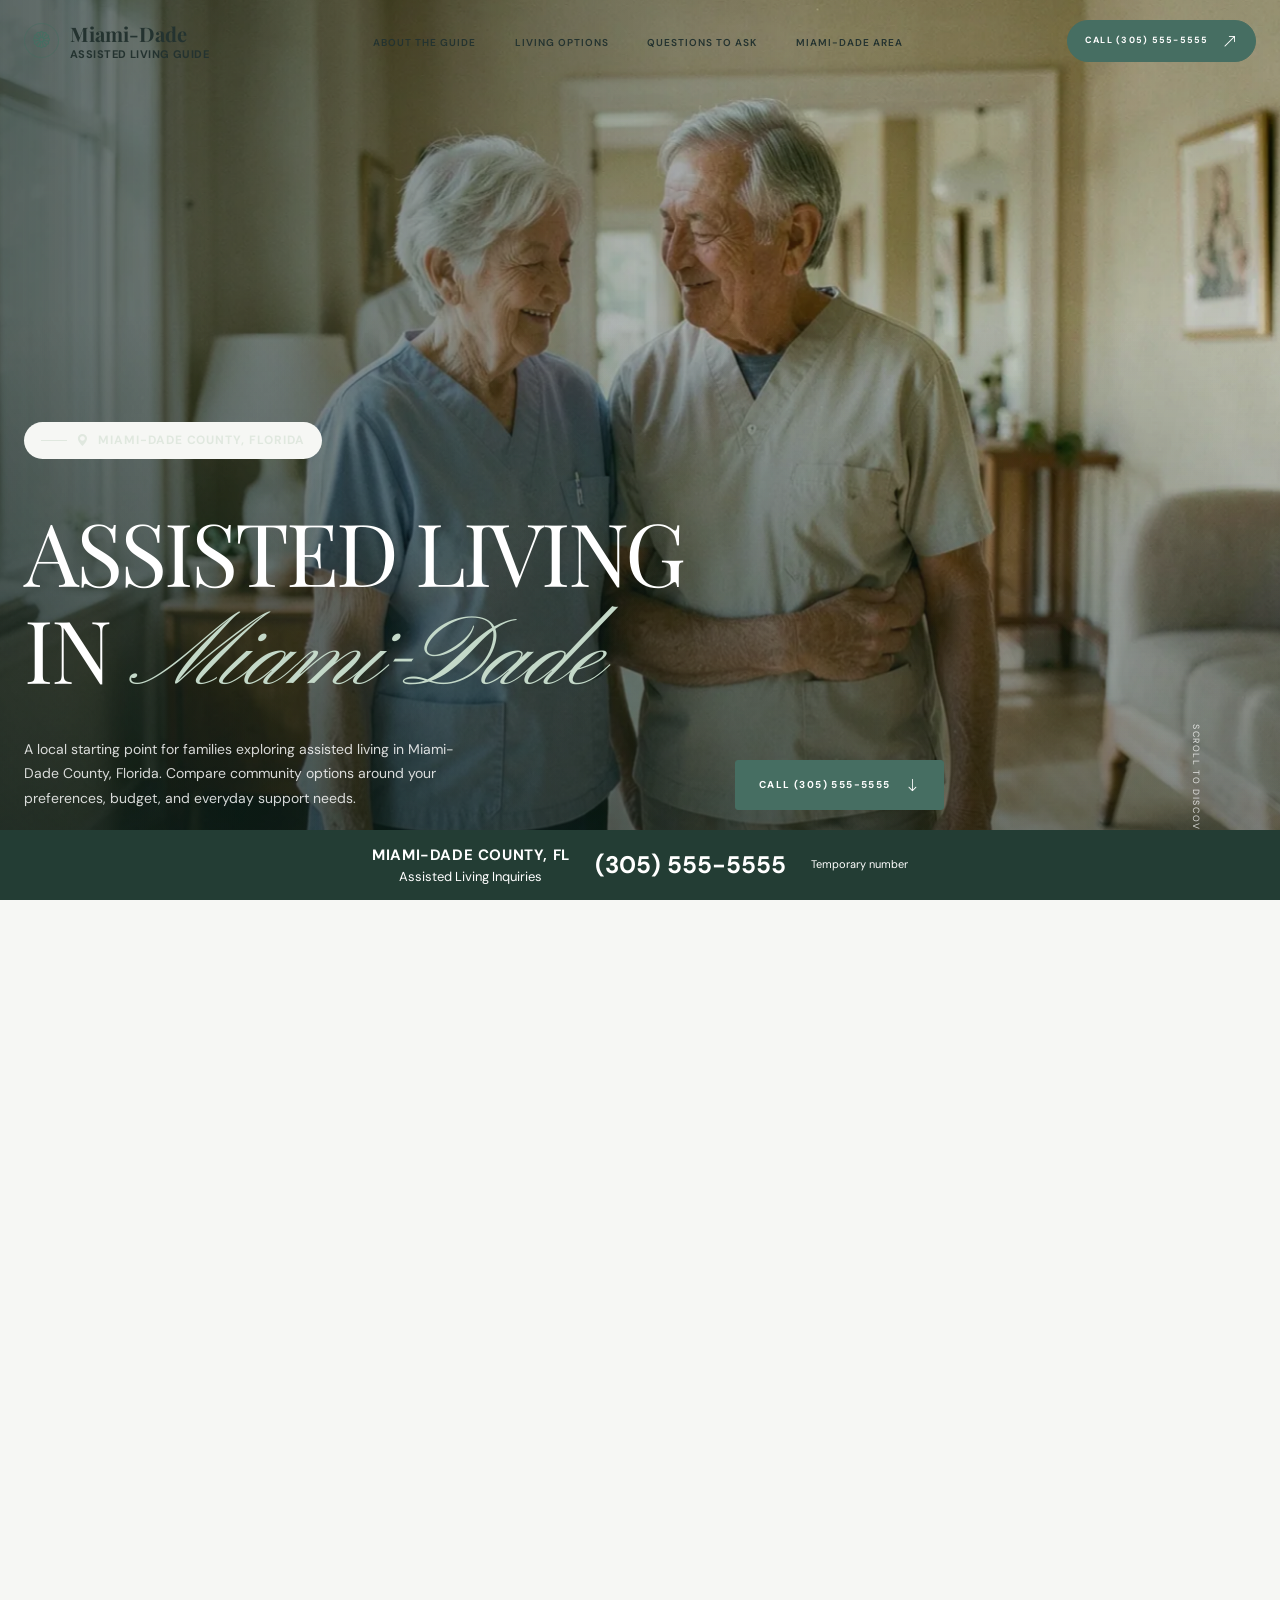
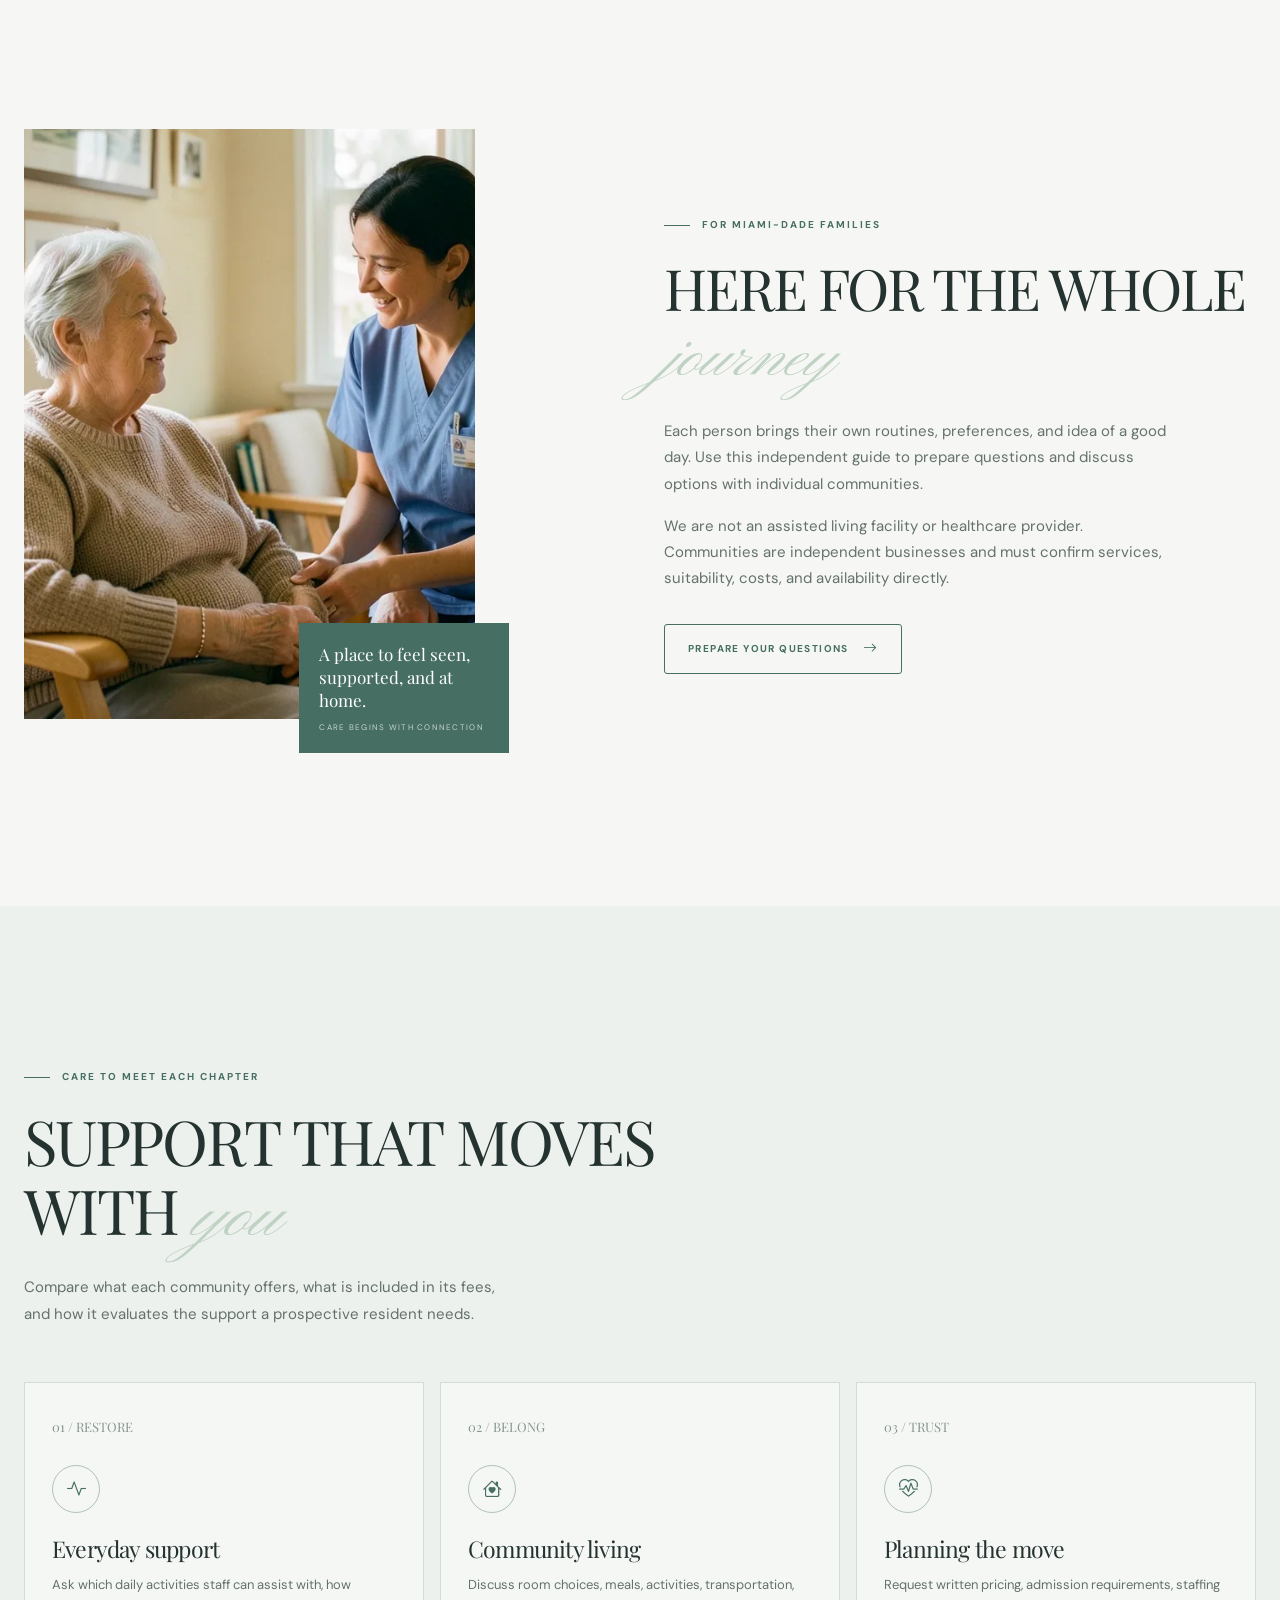
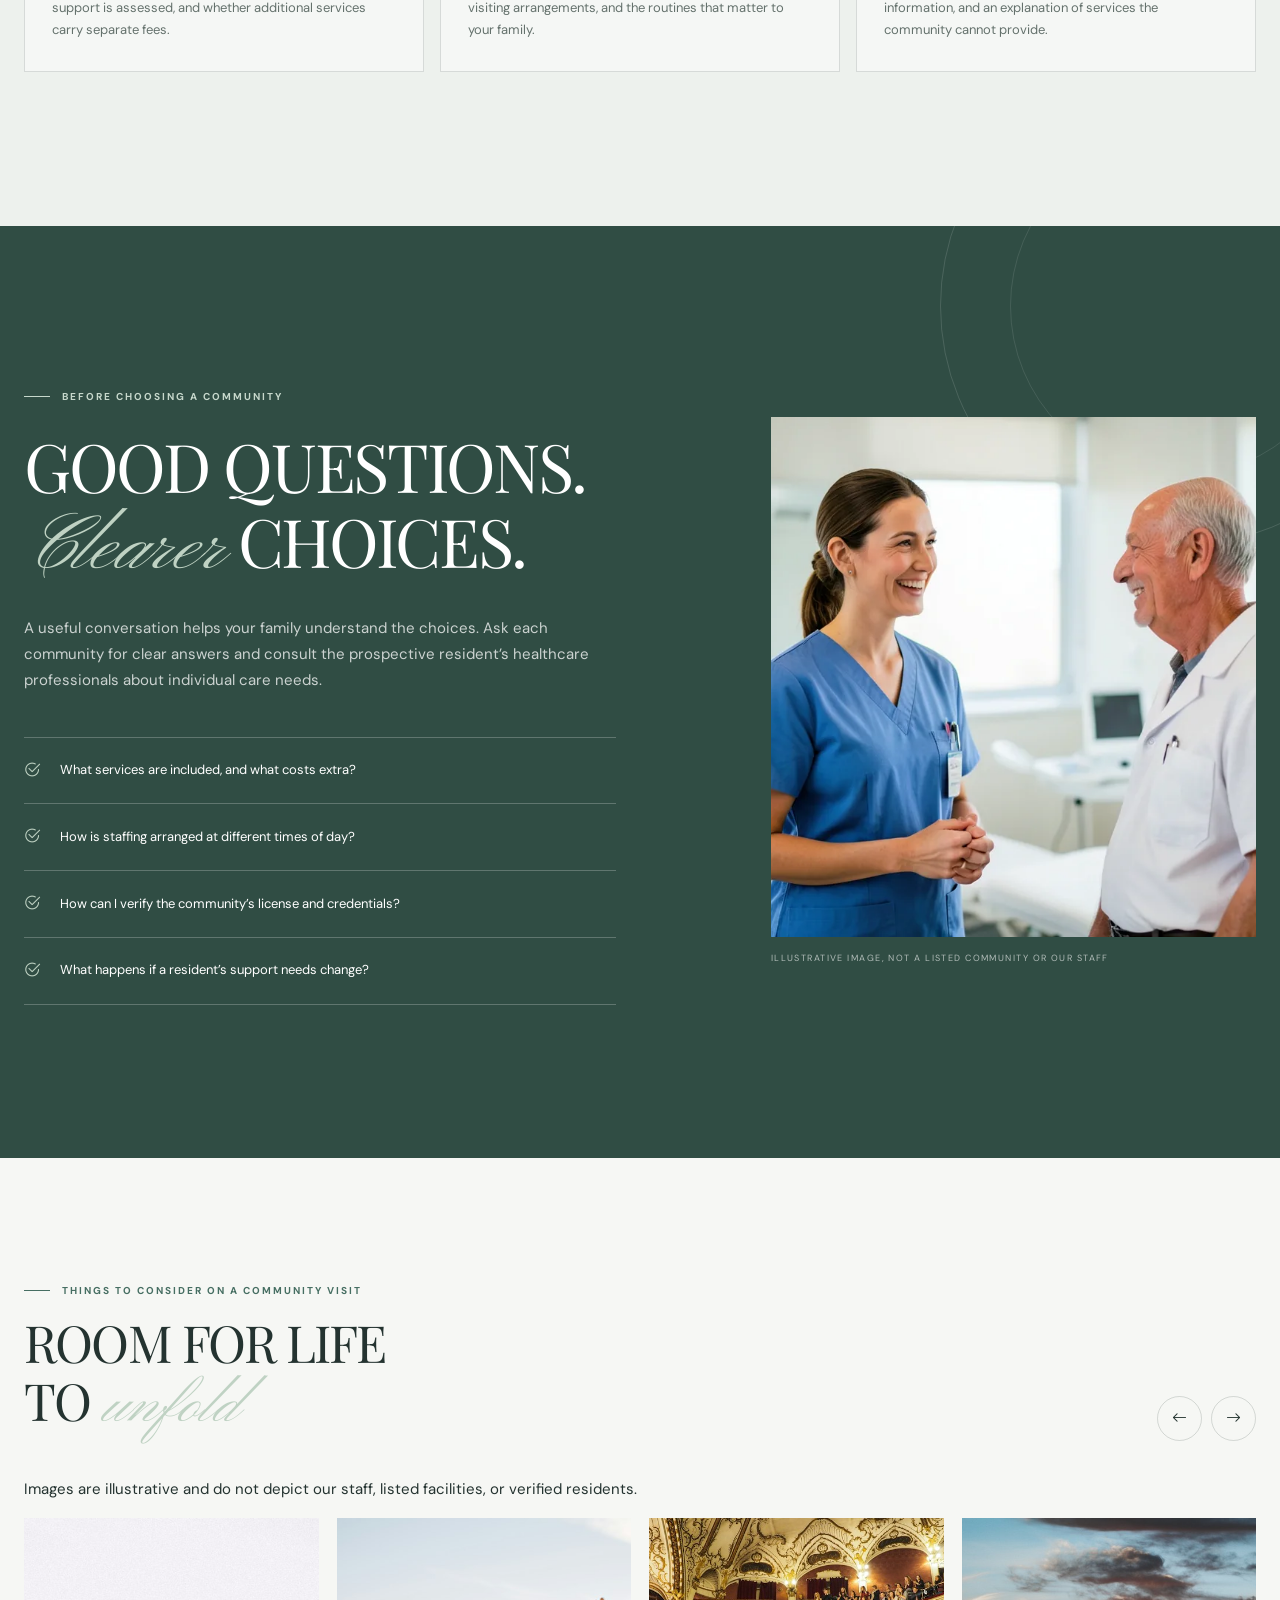
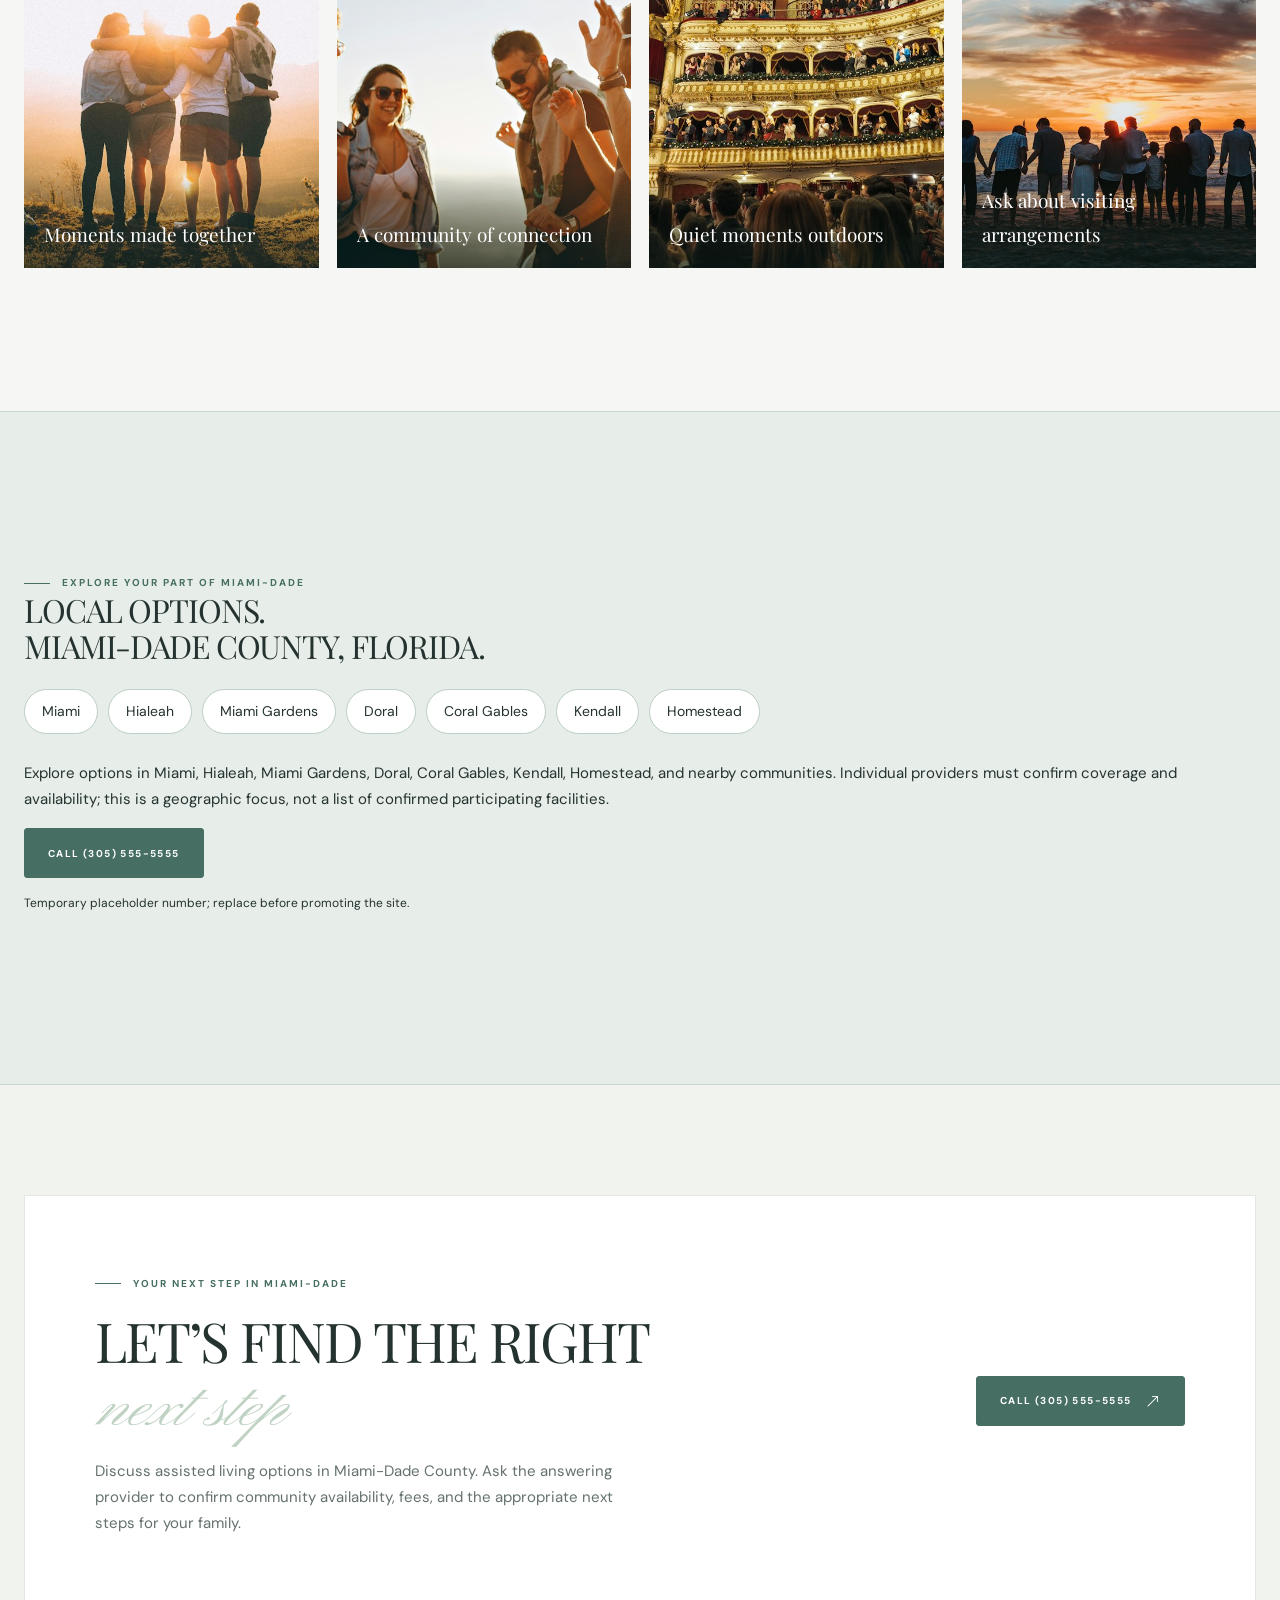
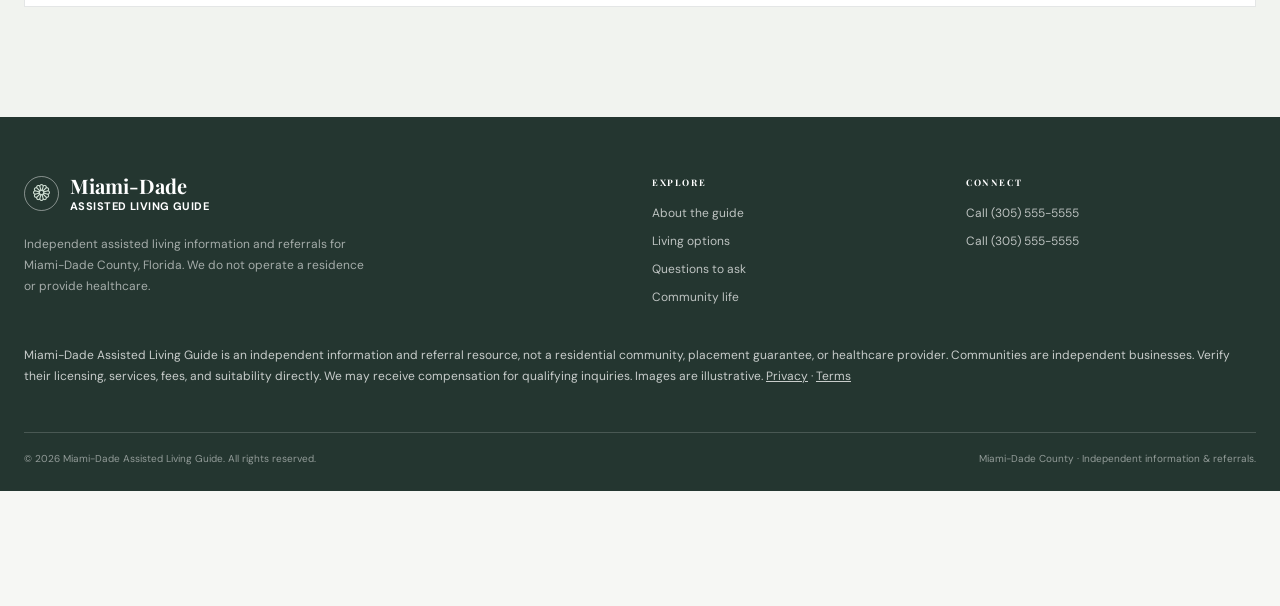
==== commit c7ec8a5a: "Add files via upload" ====
--- a/index.html
+++ b/index.html
@@ -15,6 +15,9 @@
 
   
 <link rel="stylesheet" href="css/style.css">
+<style id="miami-dade-emphasis">
+.brand-name{font-size:20px;font-weight:700;line-height:1.3}.brand-name>span{font-size:11px;letter-spacing:.04em}.local-badge{display:inline-flex;align-items:center;gap:9px;background:#f6f7f4;color:#304d44;padding:10px 17px;border-radius:30px;font-size:12px!important;letter-spacing:.08em!important;margin-bottom:20px}.hero-content h1{font-size:clamp(44px,6.8vw,88px)}.hero-content h1 .script{white-space:nowrap}.local-area{background:#e7ede8;border-top:1px solid #c7d7cd;border-bottom:1px solid #c7d7cd}.community-chips{display:flex;flex-wrap:wrap;gap:10px;margin:26px 0}.community-chips span{background:#fff;border:1px solid #bdcfc4;border-radius:24px;padding:9px 17px;font-size:14px}.call-banner>span{font-size:13px;line-height:1.5}.call-banner strong{font-size:15px;letter-spacing:.04em}@media(max-width:767px){.brand-name{font-size:19px}.local-badge{font-size:10px!important;padding:9px 12px}.hero-content h1{font-size:clamp(37px,9.5vw,62px)}.call-banner strong{font-size:13px}.call-banner>span{font-size:11px;line-height:1.3}.community-chips{gap:8px}.community-chips span{font-size:12px;padding:7px 12px}body{padding-bottom:140px}}
+</style>
 </head>
 <body>
   <header>
@@ -31,7 +34,7 @@
           <li><a href="#about">About the guide</a></li>
           <li><a href="#care">Living options</a></li>
           <li><a href="#team">Questions to ask</a></li>
-          <li><a href="#community">Community life</a></li>
+          <li><a href="#areas">Miami-Dade area</a></li>
         </ul>
         <a class="btn-care nav-contact" href="tel:+13055555555">Call (305) 555-5555 <i class="bi bi-arrow-up-right"></i></a>
       </div>
@@ -45,10 +48,10 @@
         <img class="hero-image-second" id="heroImageSecond" src="assets/img-2.webp" alt="" aria-hidden="true">
         <div class="hero-shade"></div>
         <div class="container-wide hero-content">
-          <span class="eyebrow">Miami-Dade County, FL · Independent information &amp; referrals</span>
-          <h1>A better day<br>begins with <em class="script">kindness</em></h1>
+          <span class="eyebrow local-badge"><i class="bi bi-geo-alt-fill" aria-hidden="true"></i> Miami-Dade County, Florida</span>
+          <h1>Assisted living<br>in <em class="script">Miami-Dade</em></h1>
           <div class="hero-bottom">
-            <p>Explore assisted living options in Miami-Dade County. Start with your family’s preferences, budget, and questions about everyday support.</p>
+            <p>A local starting point for families exploring assisted living in Miami-Dade County, Florida. Compare community options around your preferences, budget, and everyday support needs.</p>
             <a class="btn-care" href="tel:+13055555555">Call (305) 555-5555 <i class="bi bi-arrow-down"></i></a>
           </div>
         </div>
@@ -69,7 +72,7 @@
           </div>
           <div class="col-lg-6 offset-lg-1 reveal">
             <div class="intro-copy">
-              <span class="eyebrow">A thoughtful kind of care</span>
+              <span class="eyebrow">For Miami-Dade families</span>
               <h2>Here for the whole <em class="script">journey</em></h2>
               <p>Each person brings their own routines, preferences, and idea of a good day. Use this independent guide to prepare questions and discuss options with individual communities.</p>
               <p>We are not an assisted living facility or healthcare provider. Communities are independent businesses and must confirm services, suitability, costs, and availability directly.</p>
@@ -173,12 +176,12 @@
       </div>
     </section>
 
-    <section class="section-pad" id="areas"><div class="container-wide"><span class="eyebrow">Local focus</span><h2>Miami-Dade County, Florida</h2><p>Explore options in Miami, Hialeah, Miami Gardens, Doral, Coral Gables, Kendall, Homestead, and nearby communities. Individual providers must confirm coverage and availability; this is a geographic focus, not a list of confirmed participating facilities.</p><a class="btn-care" href="tel:+13055555555">Call (305) 555-5555</a><p class="placeholder-note">Temporary placeholder number; replace before promoting the site.</p></div></section>
+    <section class="section-pad local-area" id="areas"><div class="container-wide"><span class="eyebrow">Explore your part of Miami-Dade</span><h2>Local options.<br>Miami-Dade County, Florida.</h2><div class="community-chips" aria-label="Geographic focus"><span>Miami</span><span>Hialeah</span><span>Miami Gardens</span><span>Doral</span><span>Coral Gables</span><span>Kendall</span><span>Homestead</span></div><p>Explore options in Miami, Hialeah, Miami Gardens, Doral, Coral Gables, Kendall, Homestead, and nearby communities. Individual providers must confirm coverage and availability; this is a geographic focus, not a list of confirmed participating facilities.</p><a class="btn-care" href="tel:+13055555555">Call (305) 555-5555</a><p class="placeholder-note">Temporary placeholder number; replace before promoting the site.</p></div></section>
     <section class="contact-section" id="contact">
       <div class="container-wide">
         <div class="contact-panel reveal">
           <div>
-            <span class="eyebrow">We’re here to help</span>
+            <span class="eyebrow">Your next step in Miami-Dade</span>
             <h2>Let’s find the right <em class="script">next step</em></h2>
             <p>Discuss assisted living options in Miami-Dade County. Ask the answering provider to confirm community availability, fees, and the appropriate next steps for your family.</p>
           </div>
@@ -218,7 +221,7 @@
     </div>
   </footer>
 
-<aside class="call-banner"><span>Miami-Dade Assisted Living Inquiries</span><a href="tel:+13055555555">(305) 555-5555</a><small>Temporary number</small></aside>
+<aside class="call-banner"><span><strong>MIAMI-DADE COUNTY, FL</strong><br>Assisted Living Inquiries</span><a href="tel:+13055555555">(305) 555-5555</a><small>Temporary number</small></aside>
   <script>
     document.documentElement.classList.add('js-ready');
 
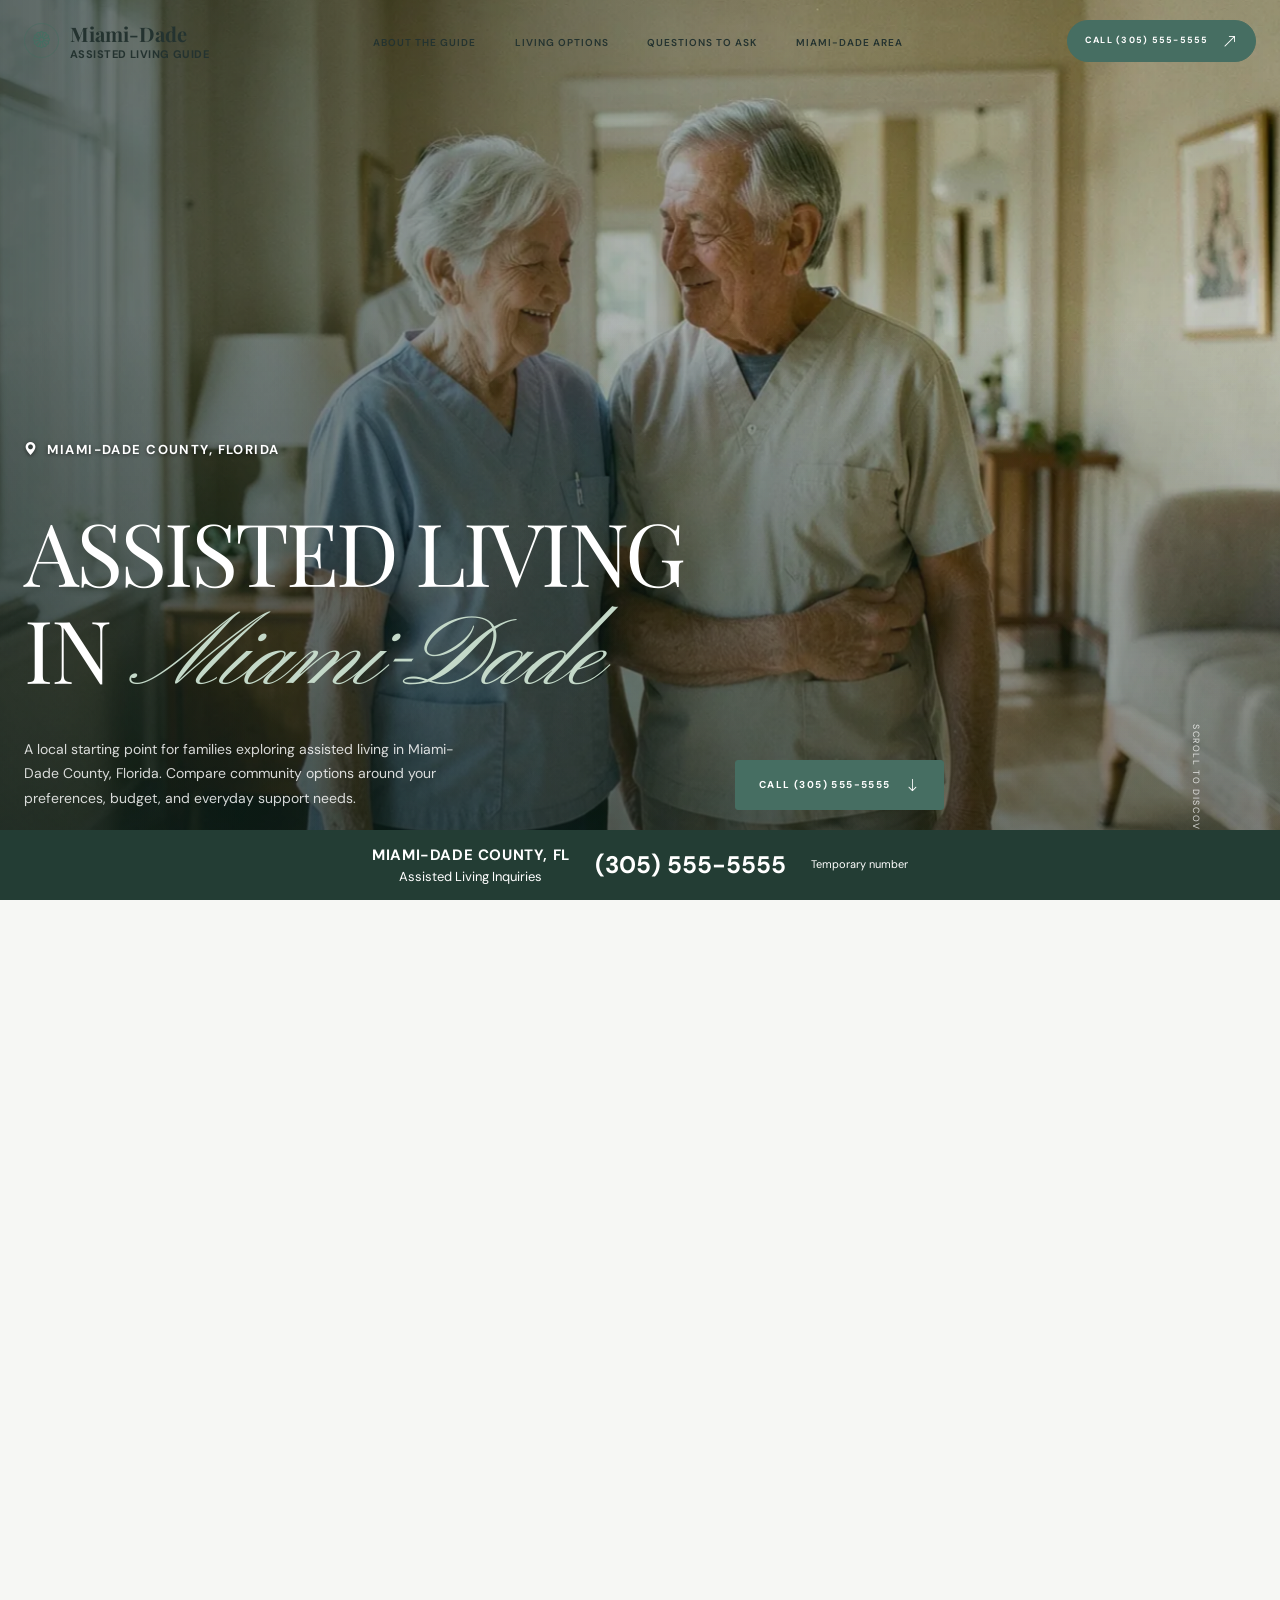
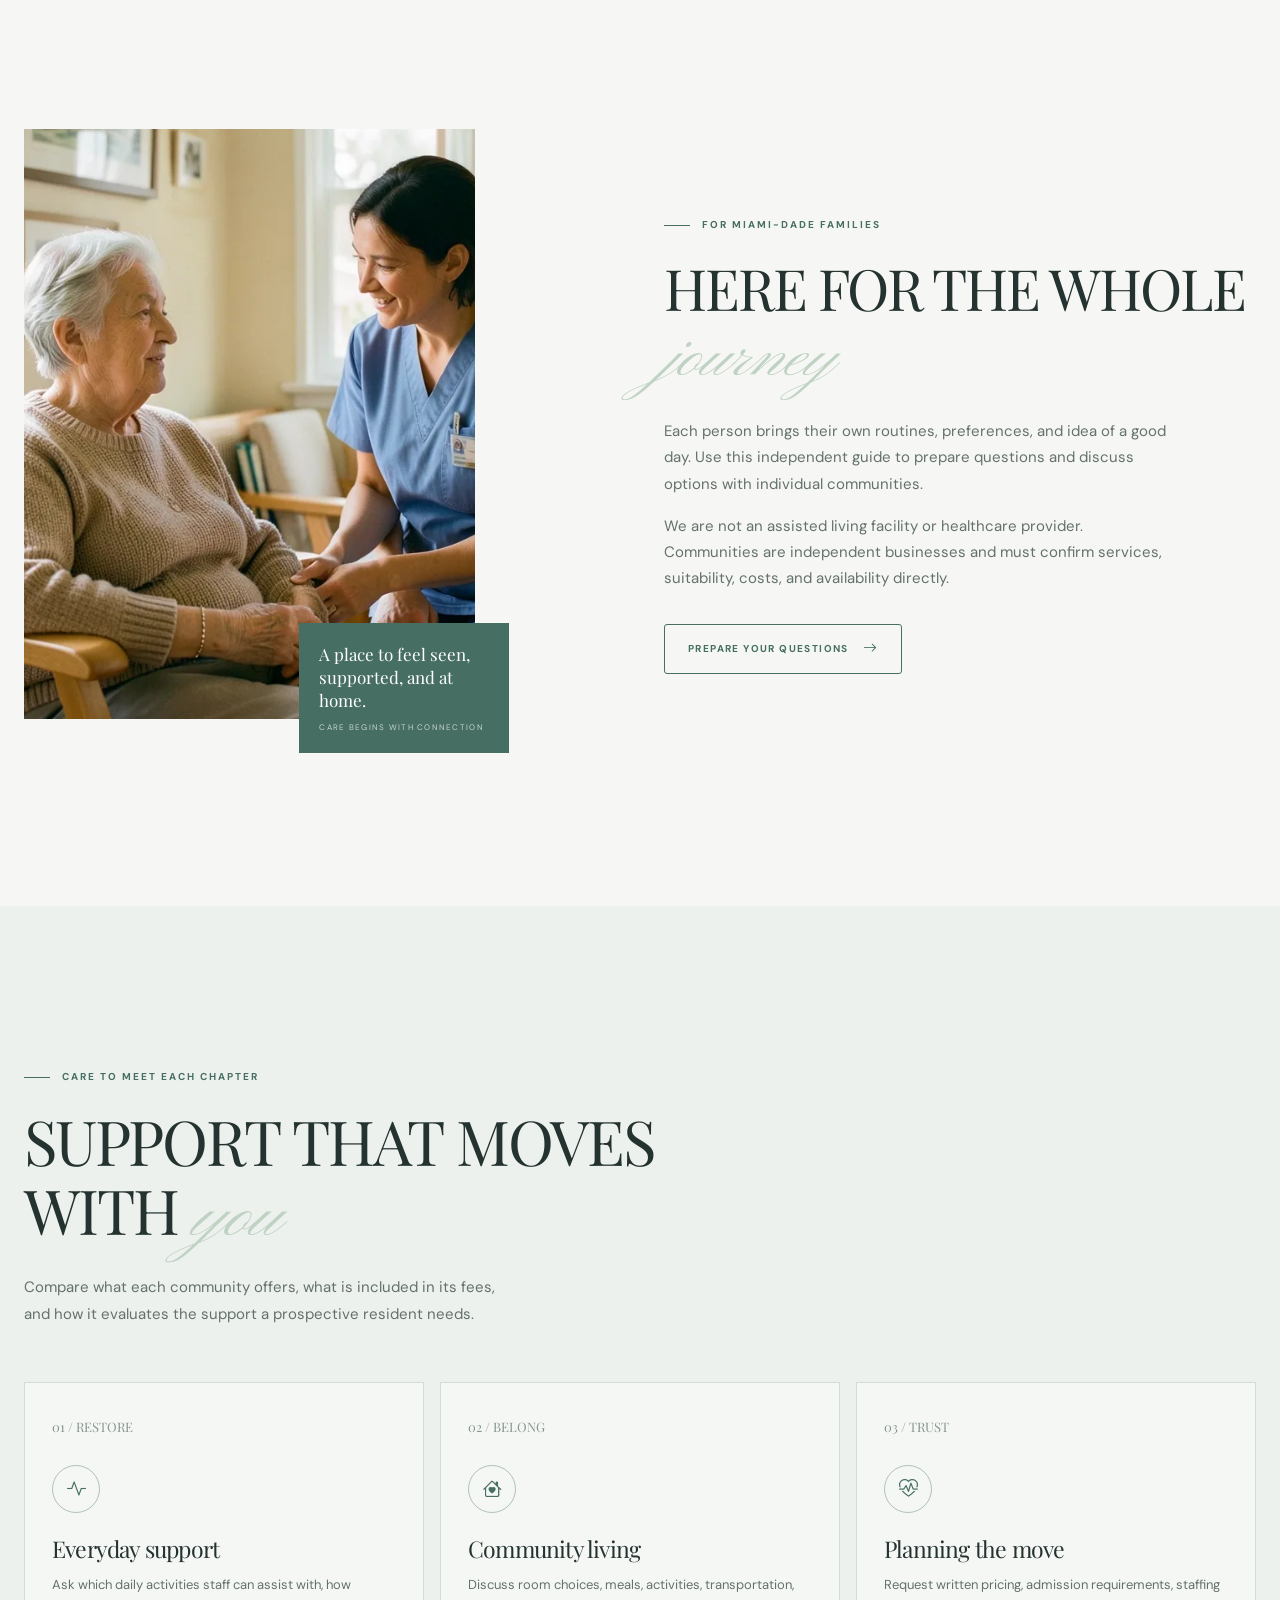
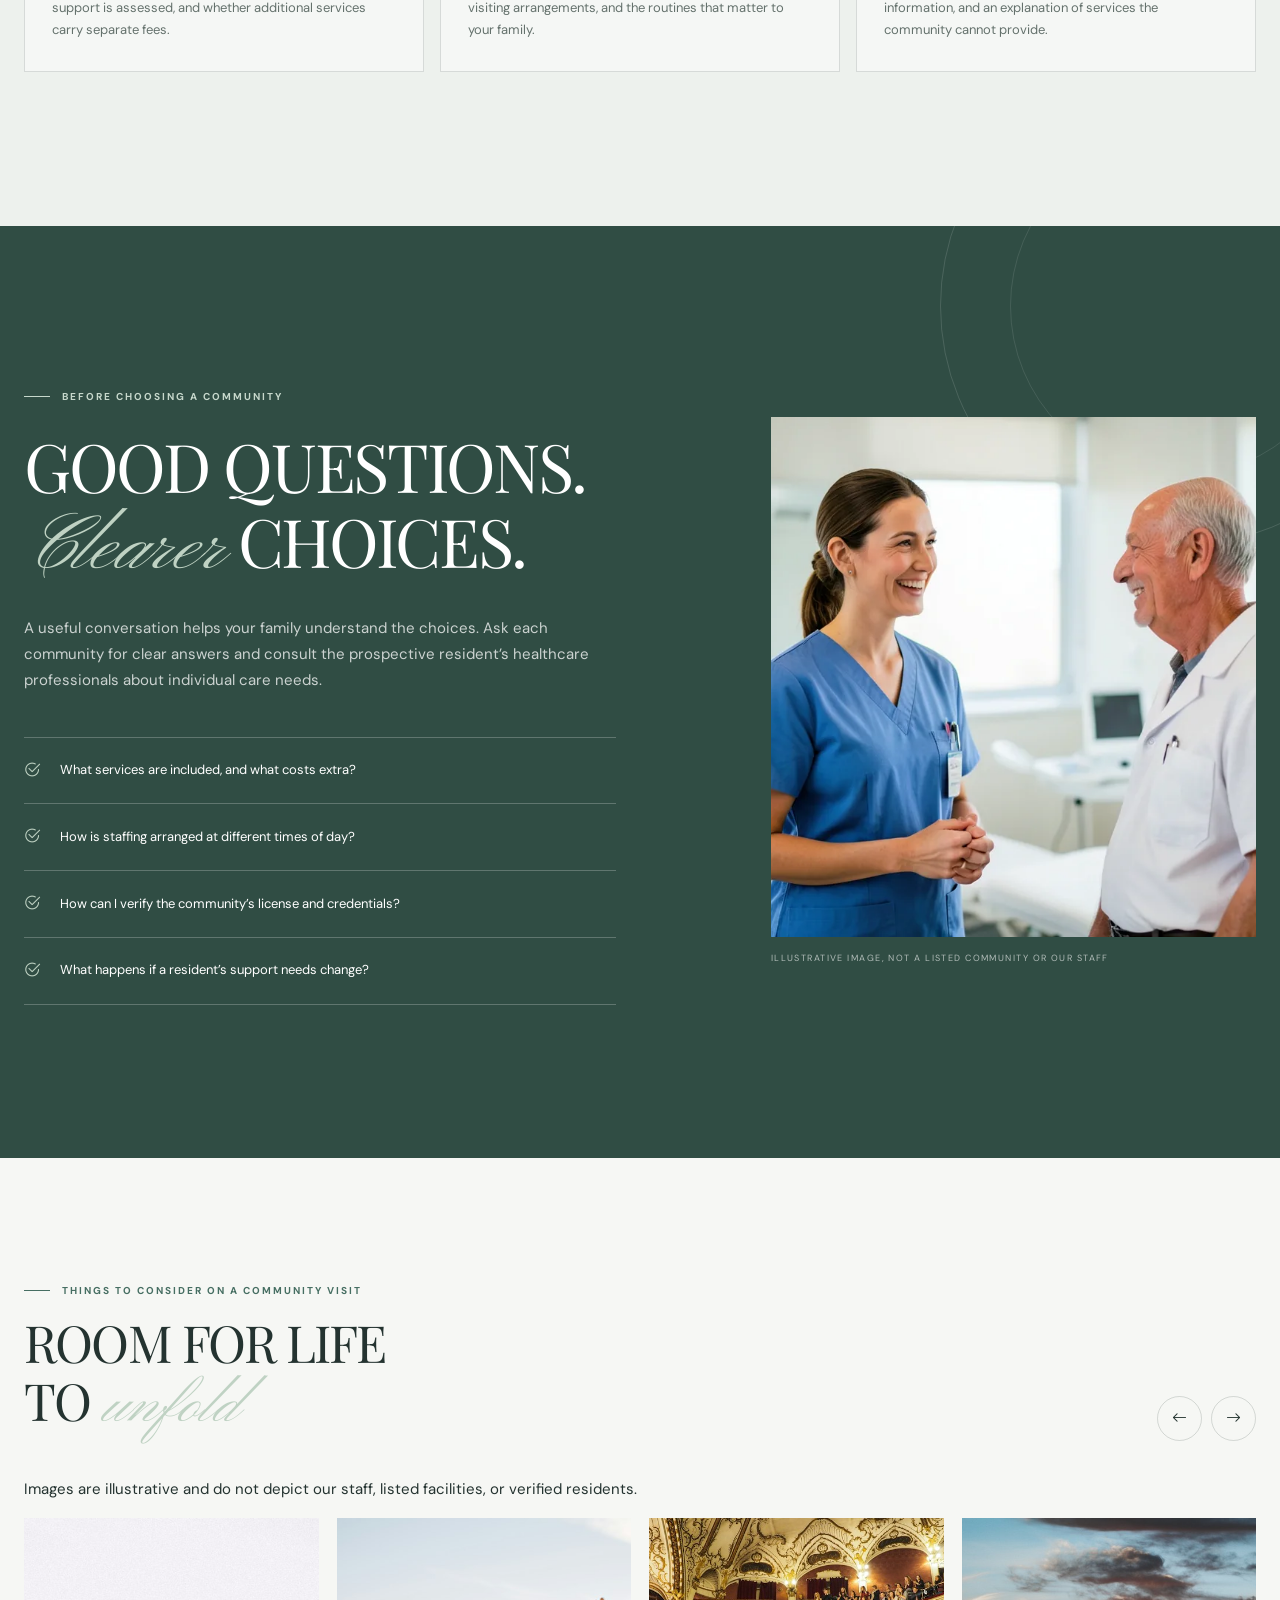
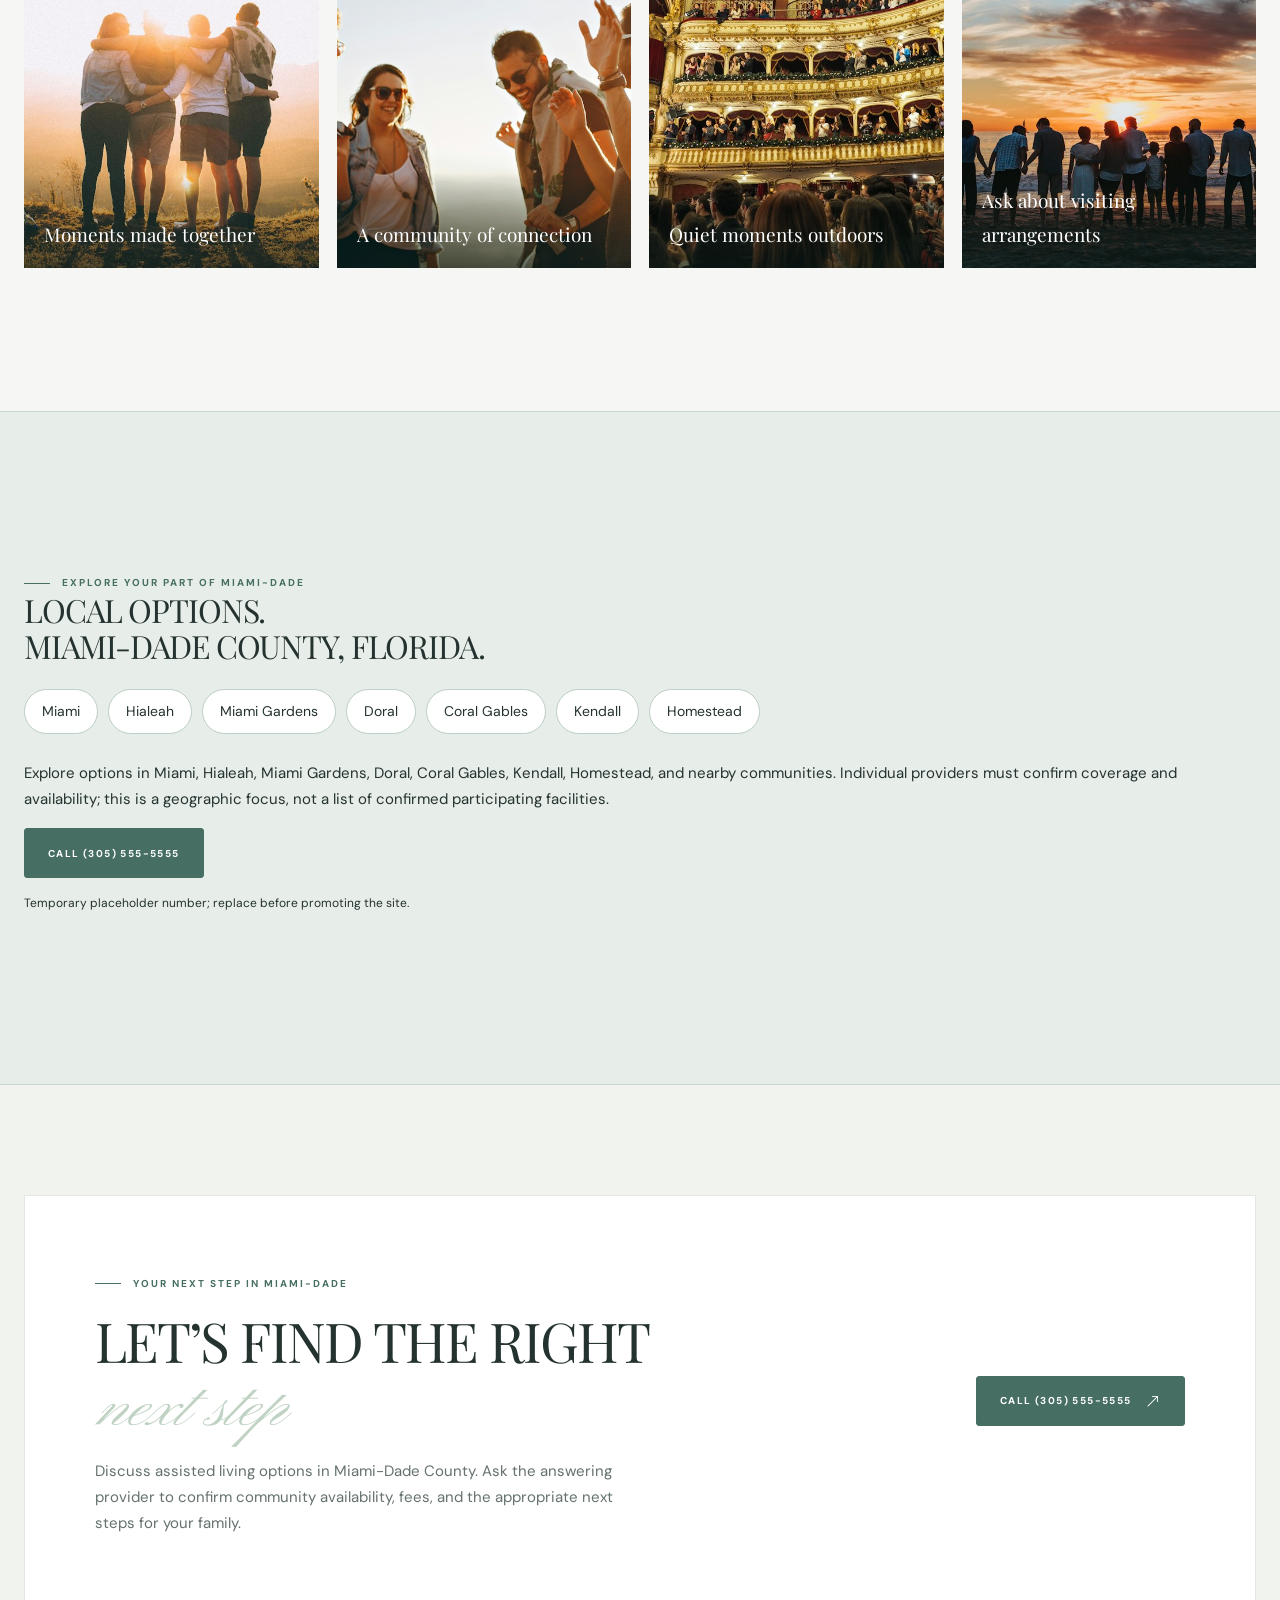
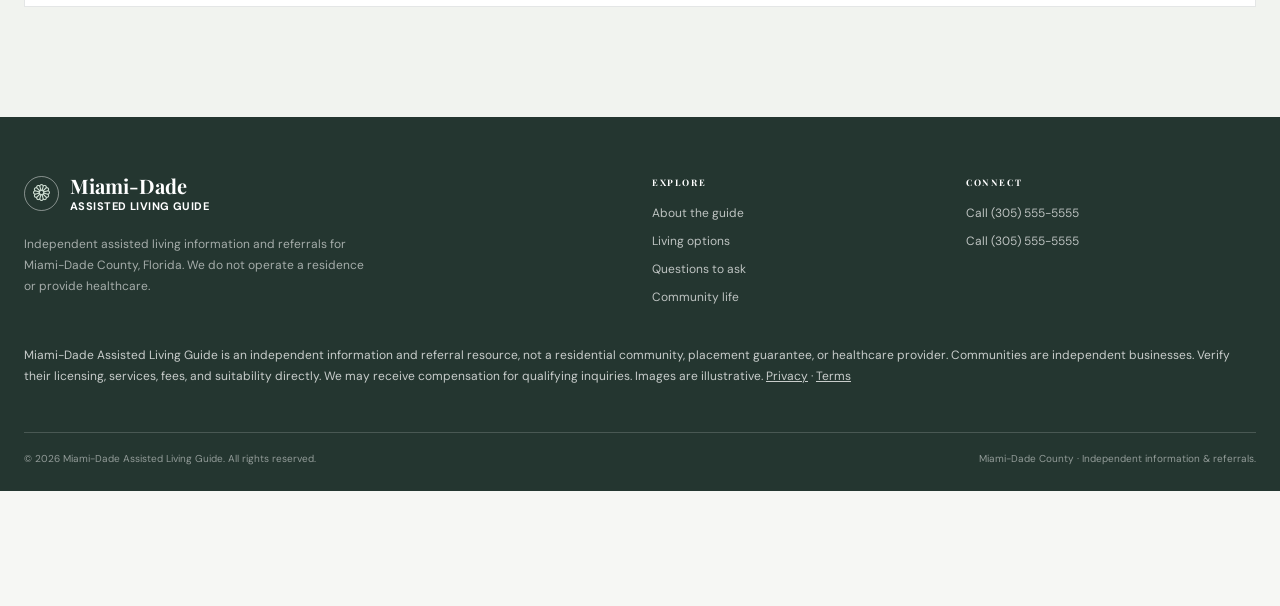
==== commit 1a7dfa05: "Add files via upload" ====
--- a/index.html
+++ b/index.html
@@ -17,6 +17,11 @@
 <link rel="stylesheet" href="css/style.css">
 <style id="miami-dade-emphasis">
 .brand-name{font-size:20px;font-weight:700;line-height:1.3}.brand-name>span{font-size:11px;letter-spacing:.04em}.local-badge{display:inline-flex;align-items:center;gap:9px;background:#f6f7f4;color:#304d44;padding:10px 17px;border-radius:30px;font-size:12px!important;letter-spacing:.08em!important;margin-bottom:20px}.hero-content h1{font-size:clamp(44px,6.8vw,88px)}.hero-content h1 .script{white-space:nowrap}.local-area{background:#e7ede8;border-top:1px solid #c7d7cd;border-bottom:1px solid #c7d7cd}.community-chips{display:flex;flex-wrap:wrap;gap:10px;margin:26px 0}.community-chips span{background:#fff;border:1px solid #bdcfc4;border-radius:24px;padding:9px 17px;font-size:14px}.call-banner>span{font-size:13px;line-height:1.5}.call-banner strong{font-size:15px;letter-spacing:.04em}@media(max-width:767px){.brand-name{font-size:19px}.local-badge{font-size:10px!important;padding:9px 12px}.hero-content h1{font-size:clamp(37px,9.5vw,62px)}.call-banner strong{font-size:13px}.call-banner>span{font-size:11px;line-height:1.3}.community-chips{gap:8px}.community-chips span{font-size:12px;padding:7px 12px}body{padding-bottom:140px}}
+</style>
+<style id="location-label-contrast-fix">
+.hero-content .eyebrow.local-badge{background:transparent;color:#fff!important;padding:0;border-radius:0;font-size:13px!important;font-weight:700;letter-spacing:.11em!important;text-shadow:0 1px 4px rgba(0,0,0,.6)}
+.hero-content .eyebrow.local-badge::before{display:none}.hero-content .local-badge i{color:#fff}
+@media(max-width:767px){.hero-content .eyebrow.local-badge{font-size:11px!important;letter-spacing:.06em!important}}
 </style>
 </head>
 <body>
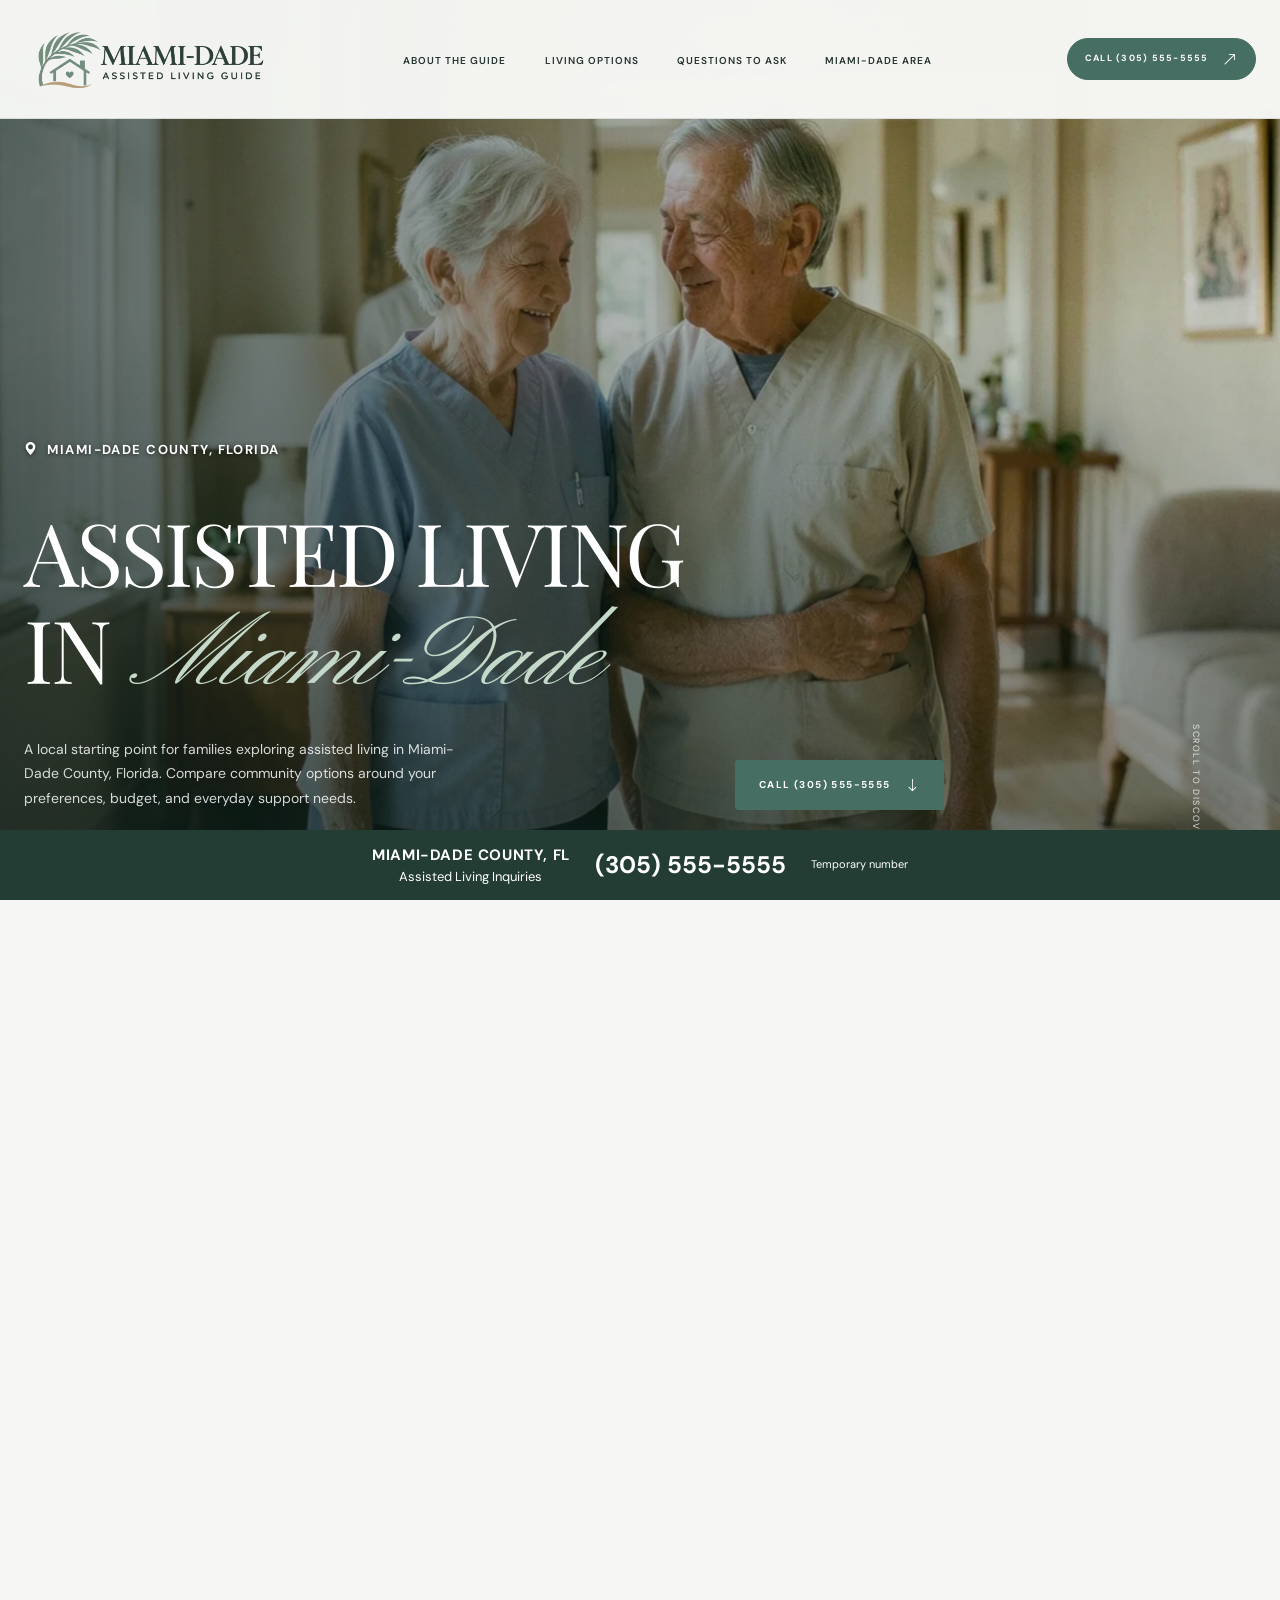
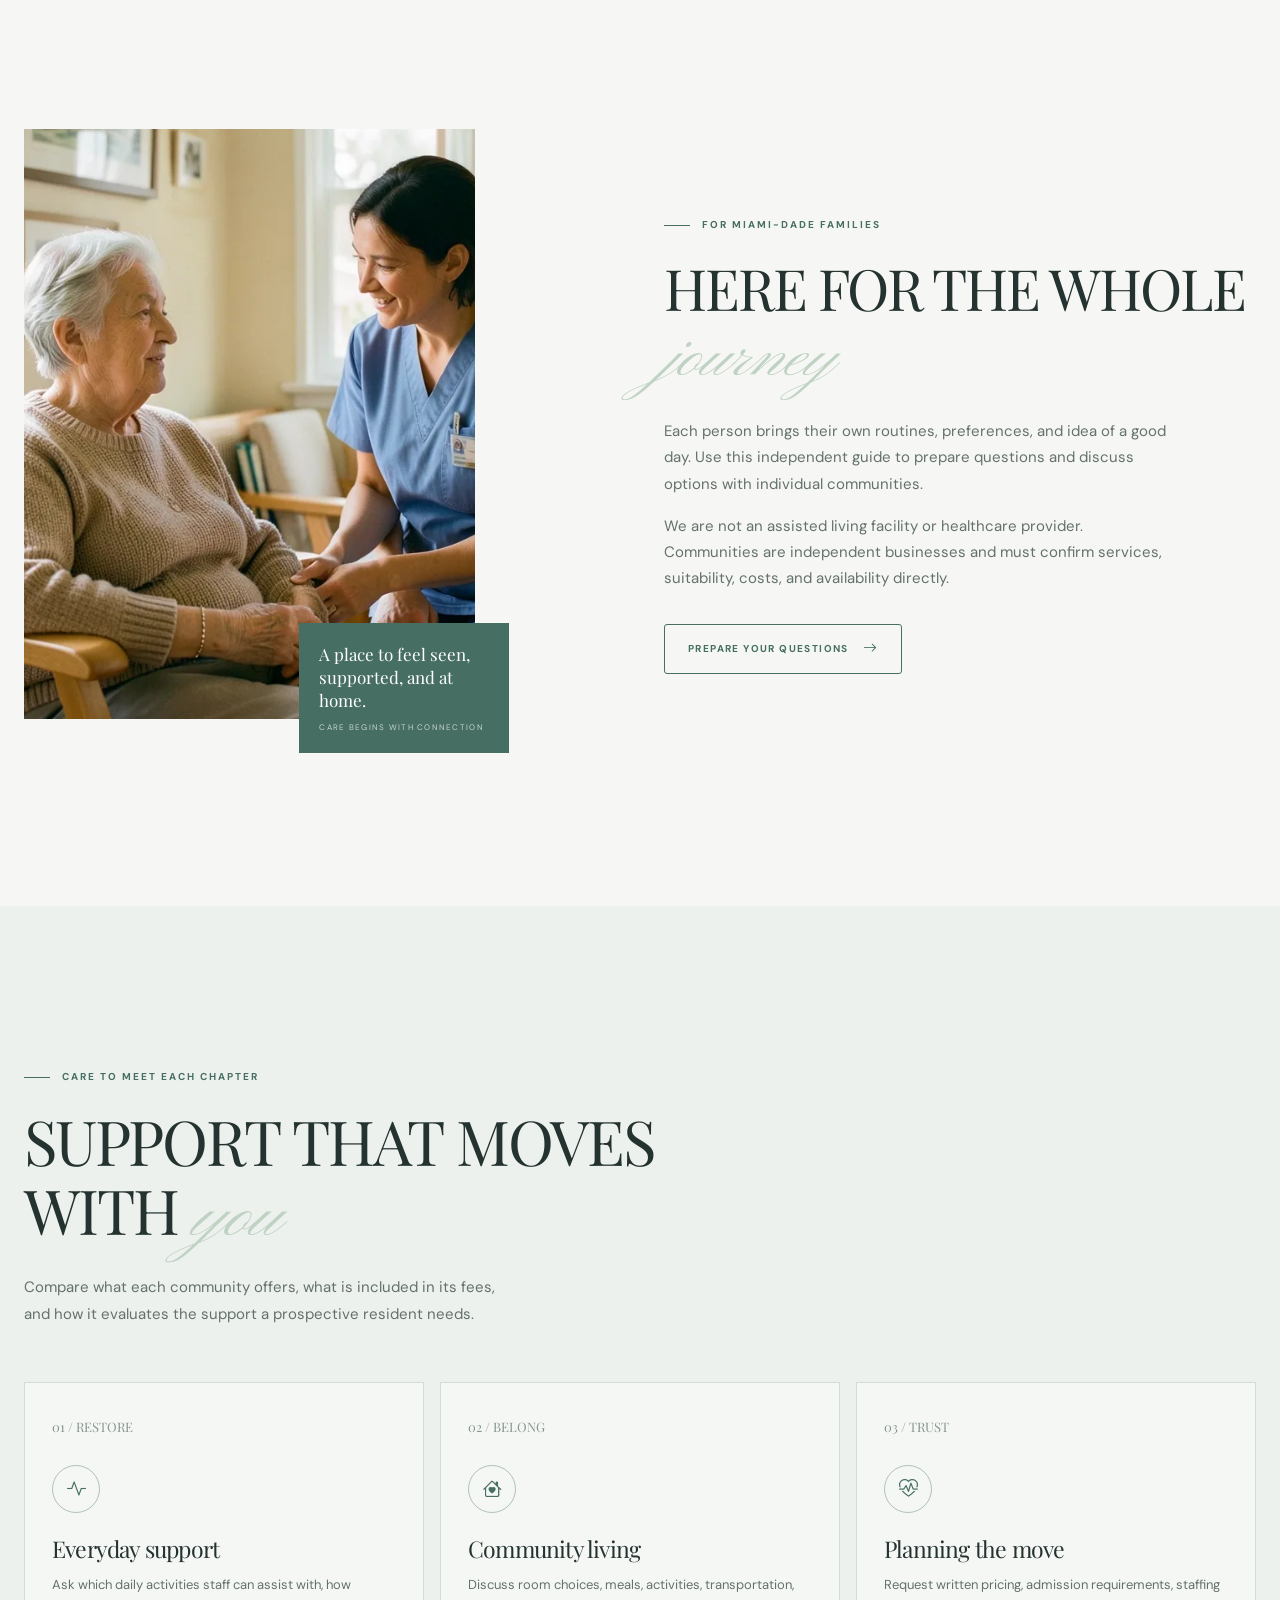
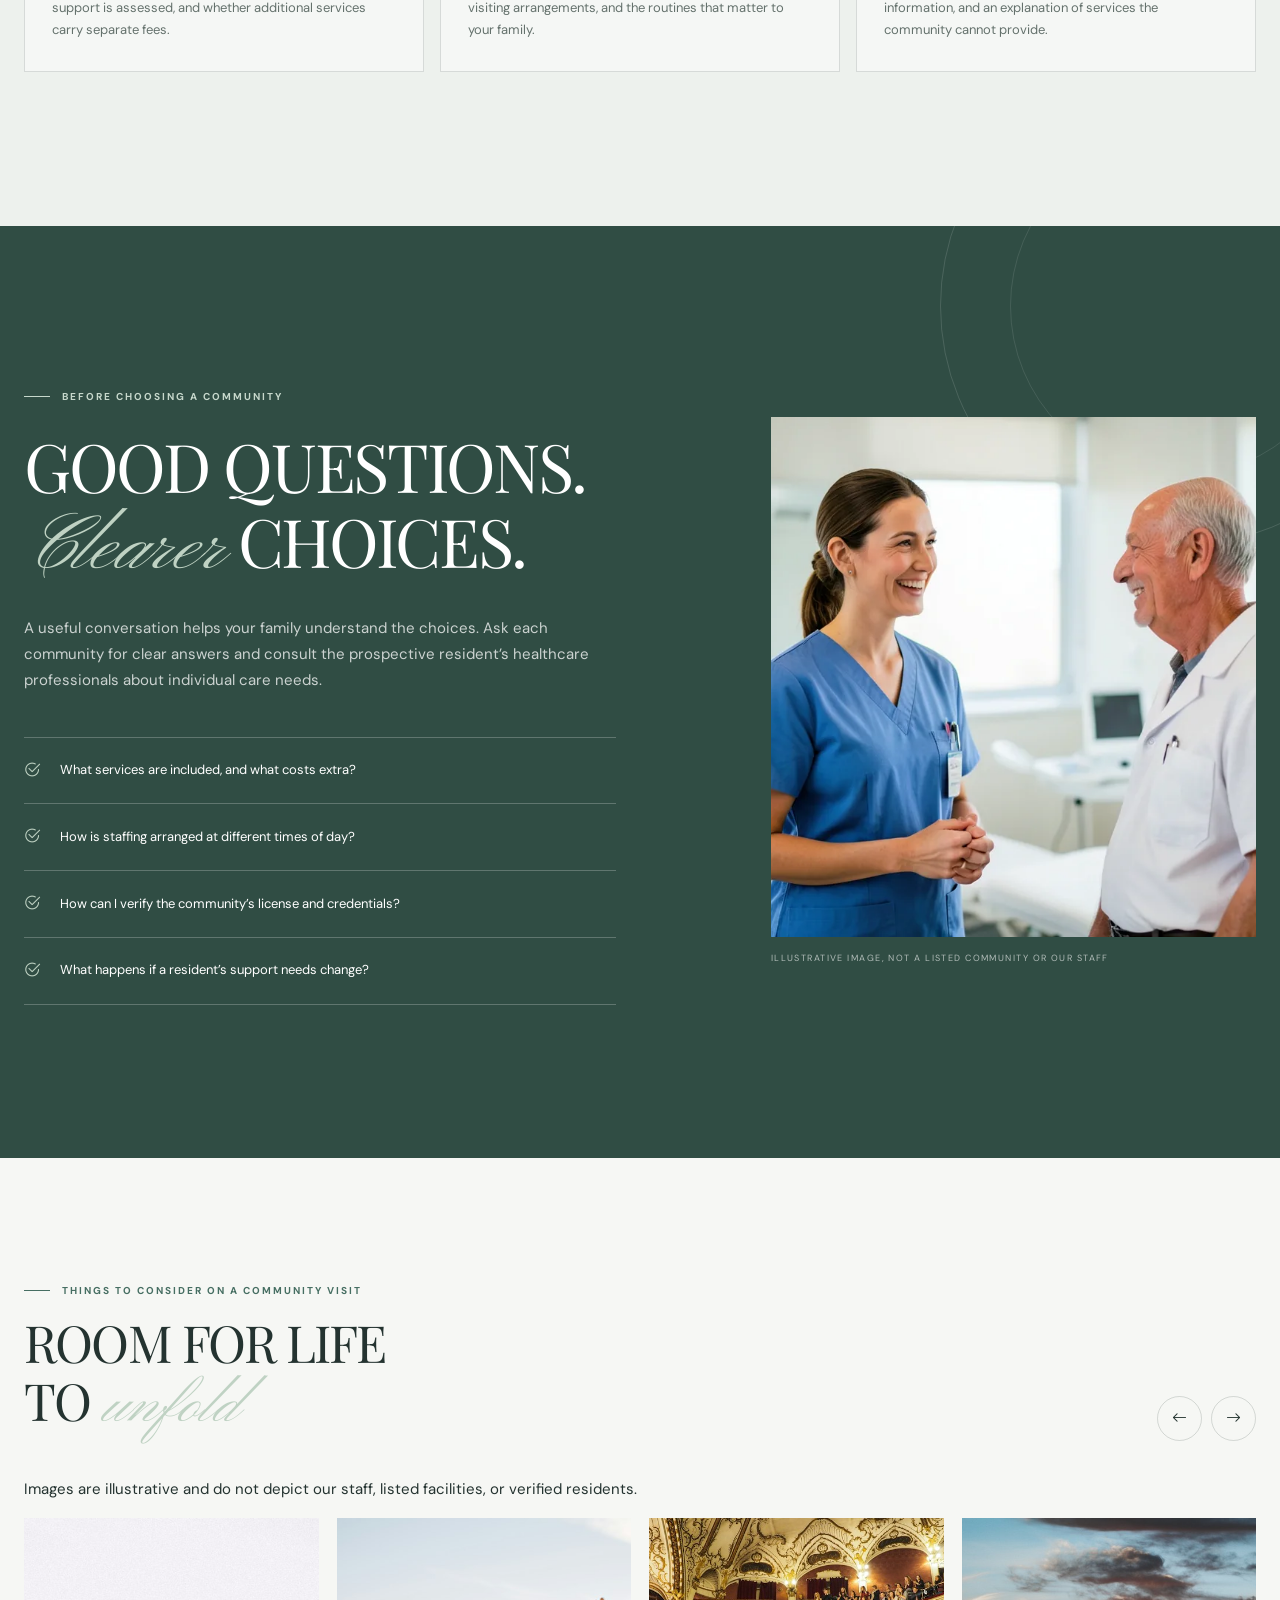
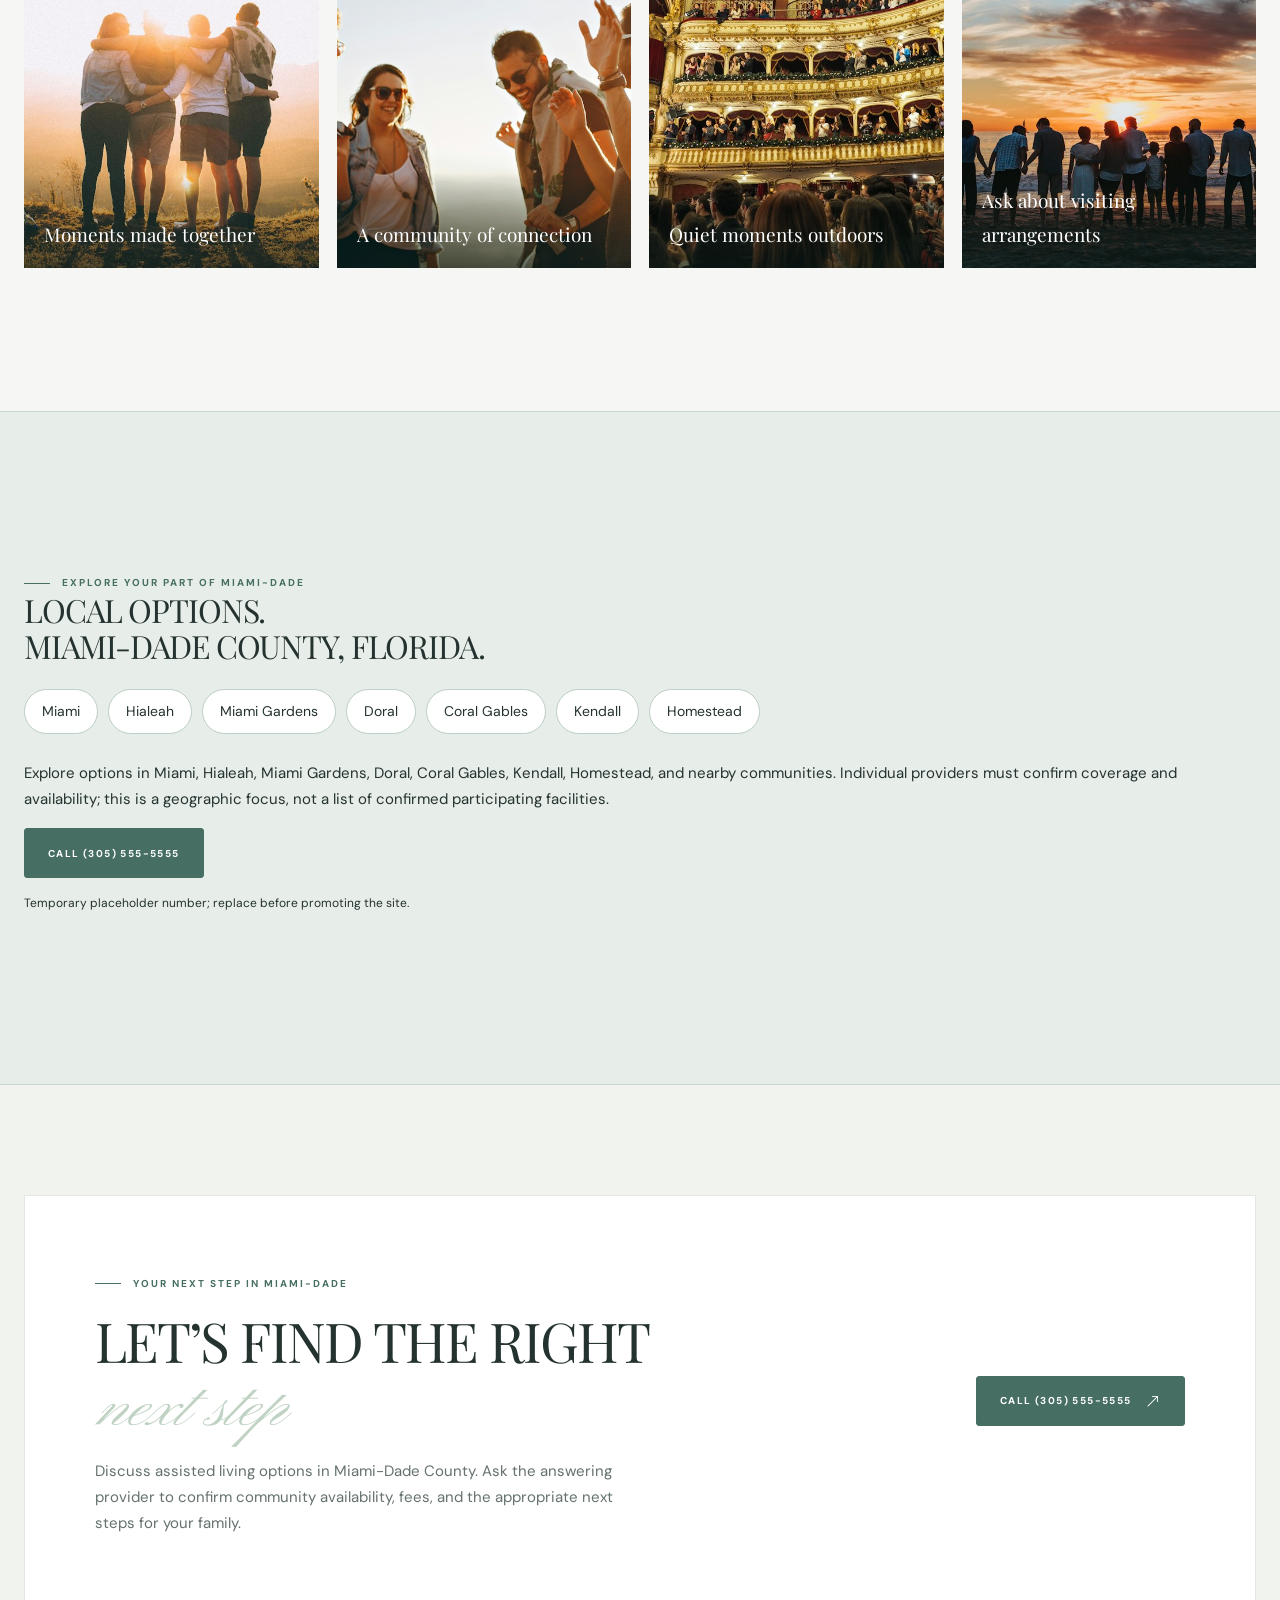
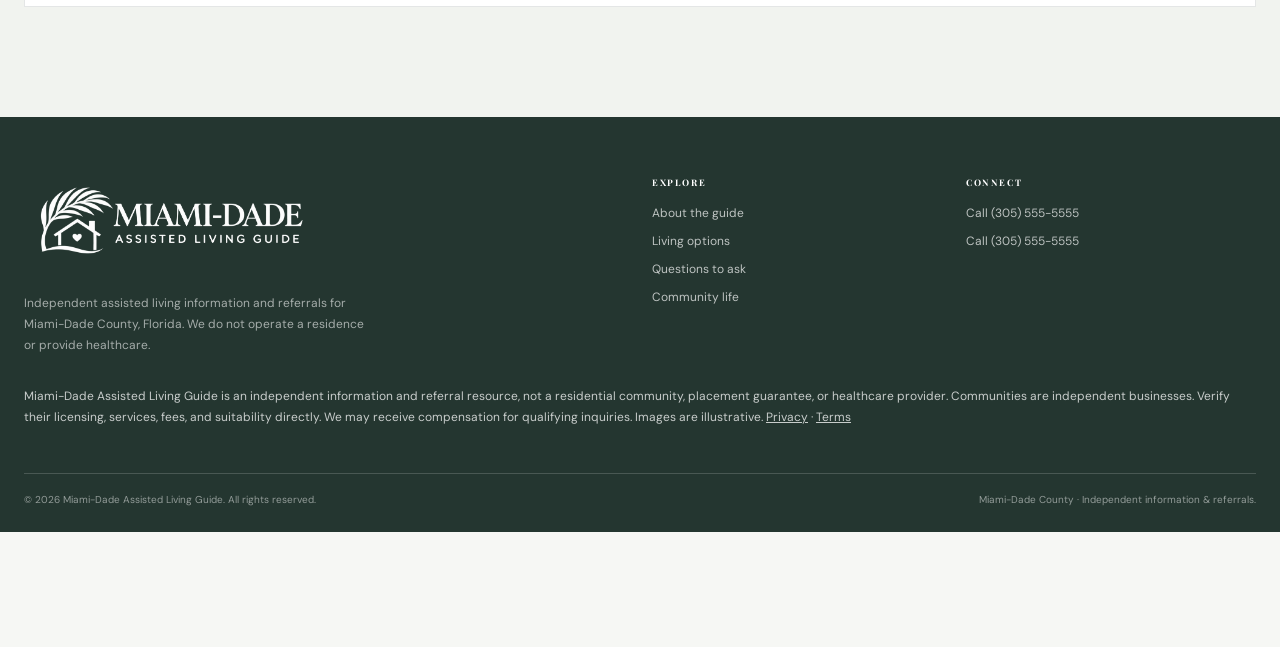
==== commit c6715c84: "Add files via upload" ====
--- a/index.html
+++ b/index.html
@@ -23,15 +23,18 @@
 .hero-content .eyebrow.local-badge::before{display:none}.hero-content .local-badge i{color:#fff}
 @media(max-width:767px){.hero-content .eyebrow.local-badge{font-size:11px!important;letter-spacing:.06em!important}}
 </style>
+<style id="approved-heart-logo">
+.site-nav{background:rgba(246,247,244,.98);border-bottom:1px solid rgba(36,51,48,.12)}.brand{flex-shrink:0;max-width:100%}.brand-logo{display:block;width:245px;max-width:100%;height:auto}.nav-contact{white-space:nowrap;flex-shrink:0}.footer-brand .brand-logo{width:285px;filter:brightness(0) invert(1)}.footer-brand{background:transparent;padding:0}.policy-brand{display:inline-block;margin-bottom:32px}.nav-inner{gap:16px}
+@media(min-width:768px) and (max-width:1100px){.site-nav .brand-logo{width:210px}.nav-links{gap:15px}.nav-links a{font-size:11px}.nav-contact{font-size:12px;padding:11px 14px}}
+@media(max-width:767px){.site-nav .brand-logo{width:225px}.nav-contact{width:100%;font-size:14px}.nav-toggle{margin-left:auto}}
+@media(max-width:359px){.site-nav .brand-logo{width:200px}}
+</style>
 </head>
 <body>
   <header>
     <nav class="site-nav" id="siteNav" aria-label="Main navigation">
       <div class="container-wide nav-inner">
-        <a class="brand" href="#home" aria-label="Miami-Dade Assisted Living Guide home">
-          <span class="brand-mark"><i class="bi bi-flower1" aria-hidden="true"></i></span>
-          <span class="brand-name">Miami-Dade <span>Assisted Living Guide</span></span>
-        </a>
+        <a class="brand" href="#home" aria-label="Miami-Dade Assisted Living Guide home"><img class="brand-logo" src="assets/miami-dade-assisted-living-logo.png" alt="Miami-Dade Assisted Living Guide" width="939" height="300"></a>
         <button class="nav-toggle" id="navToggle" aria-label="Open navigation menu" aria-expanded="false" aria-controls="navLinks">
           <i class="bi bi-list" aria-hidden="true"></i>
         </button>
@@ -200,10 +203,7 @@
     <div class="container-wide">
       <div class="row g-4">
         <div class="col-lg-5">
-          <a class="brand footer-brand" href="#home">
-            <span class="brand-mark"><i class="bi bi-flower1" aria-hidden="true"></i></span>
-            <span class="brand-name">Miami-Dade <span>Assisted Living Guide</span></span>
-          </a>
+          <a class="brand footer-brand" href="#home"><img class="brand-logo" src="assets/miami-dade-assisted-living-logo.png" alt="Miami-Dade Assisted Living Guide" width="939" height="300"></a>
           <p class="footer-copy">Independent assisted living information and referrals for Miami-Dade County, Florida. We do not operate a residence or provide healthcare.</p>
         </div>
         <div class="col-6 col-lg-3 offset-lg-1">
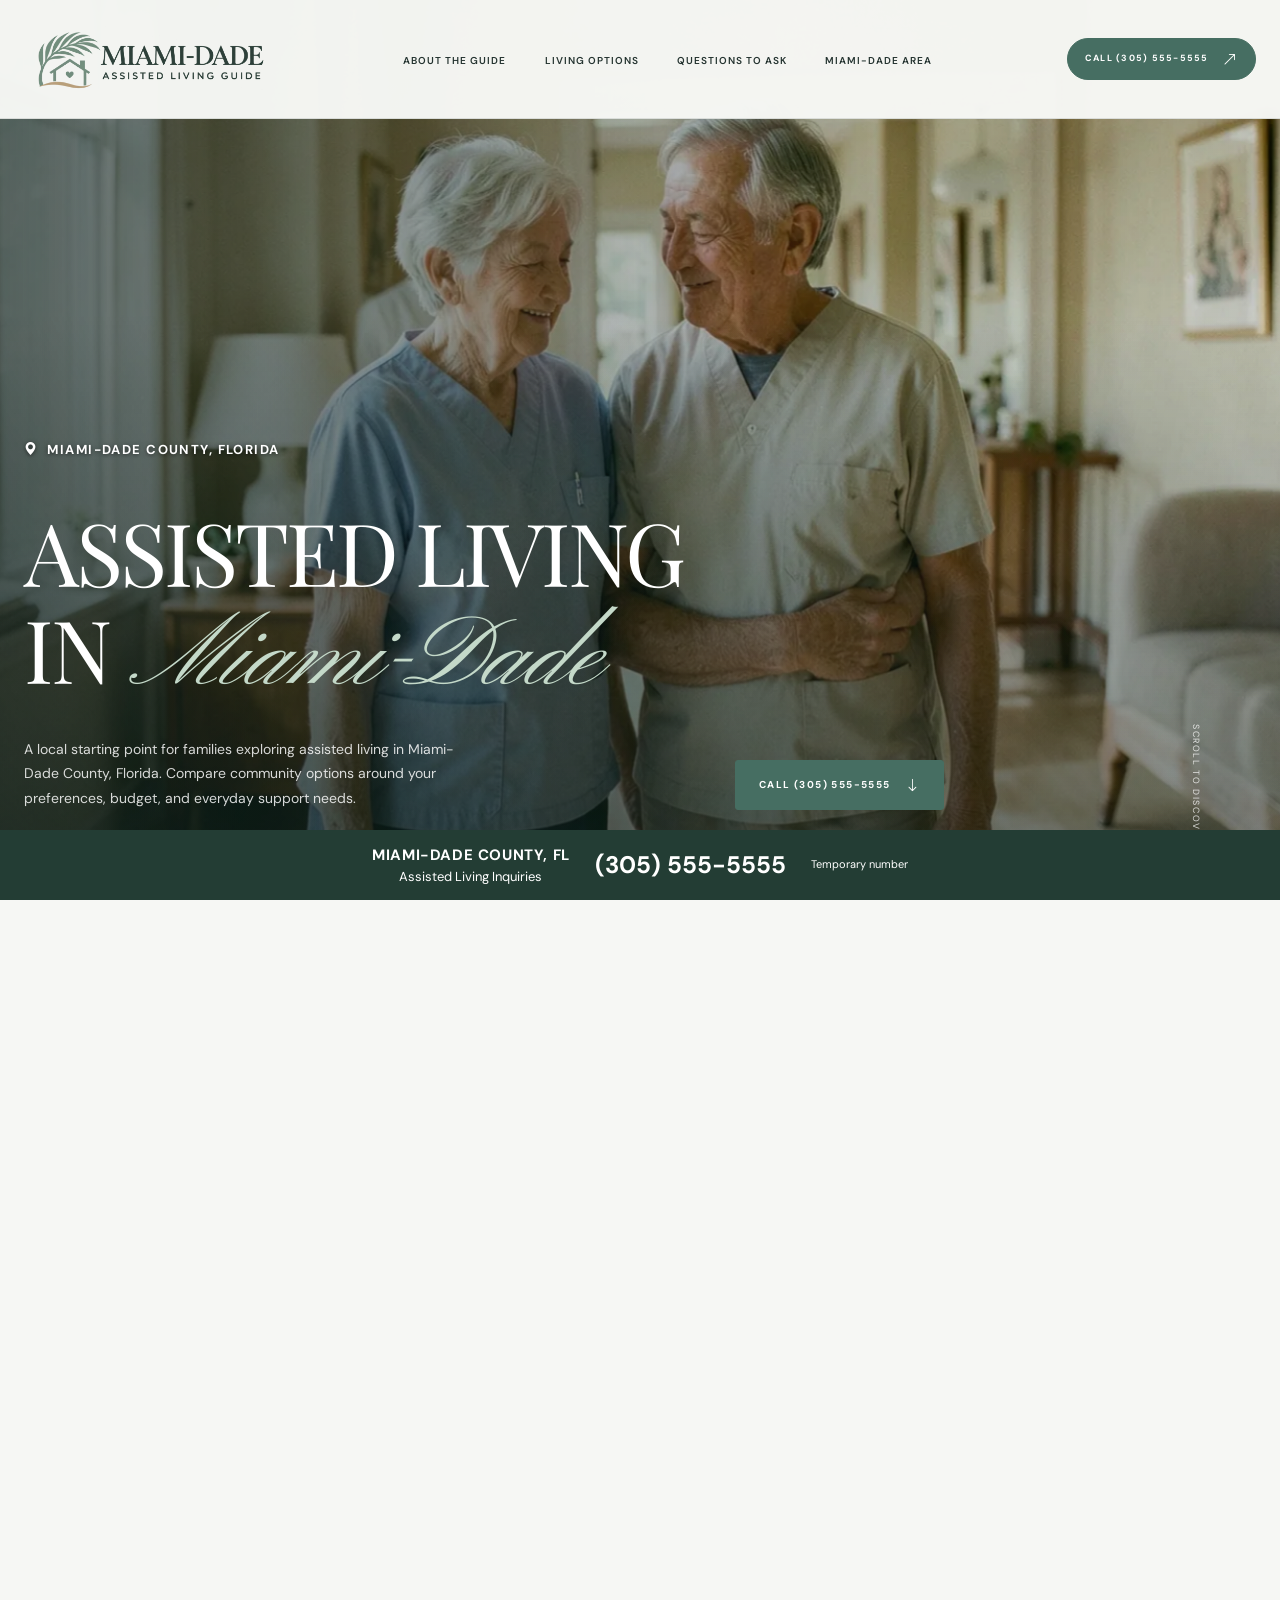
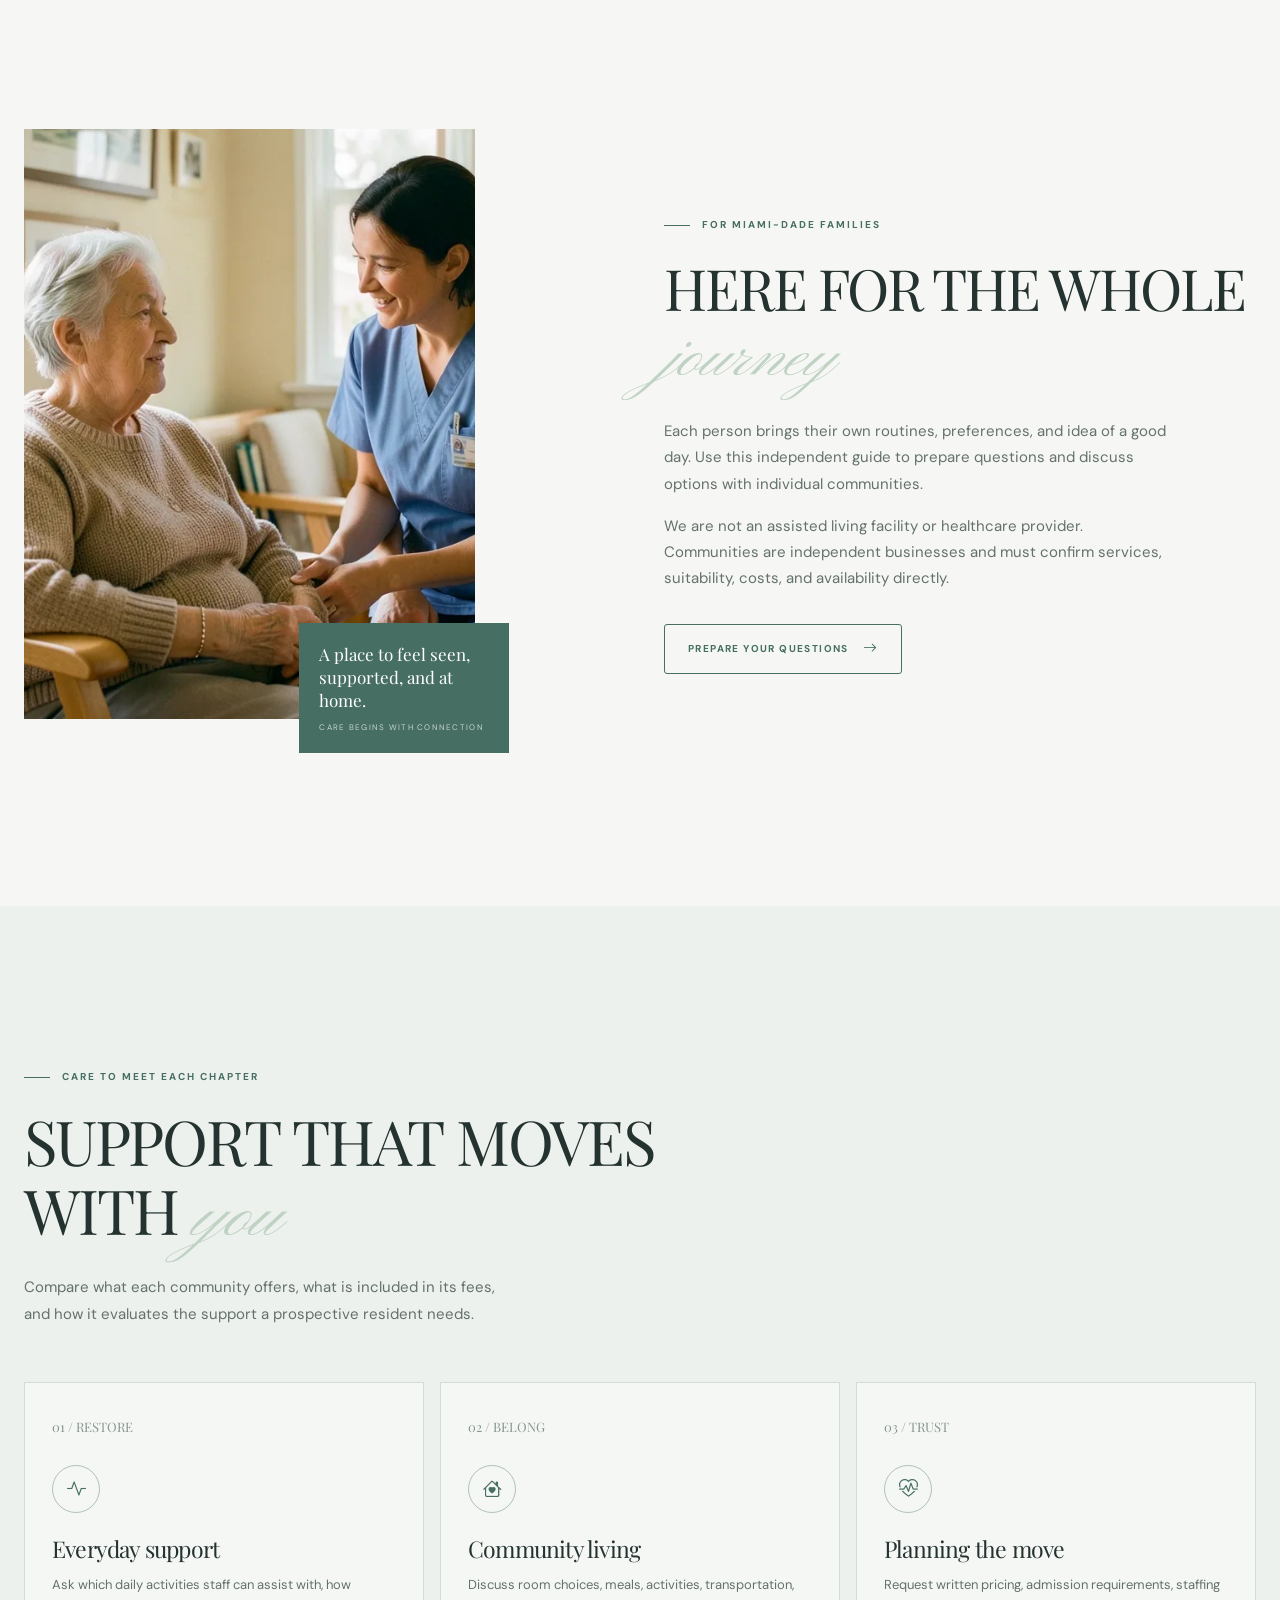
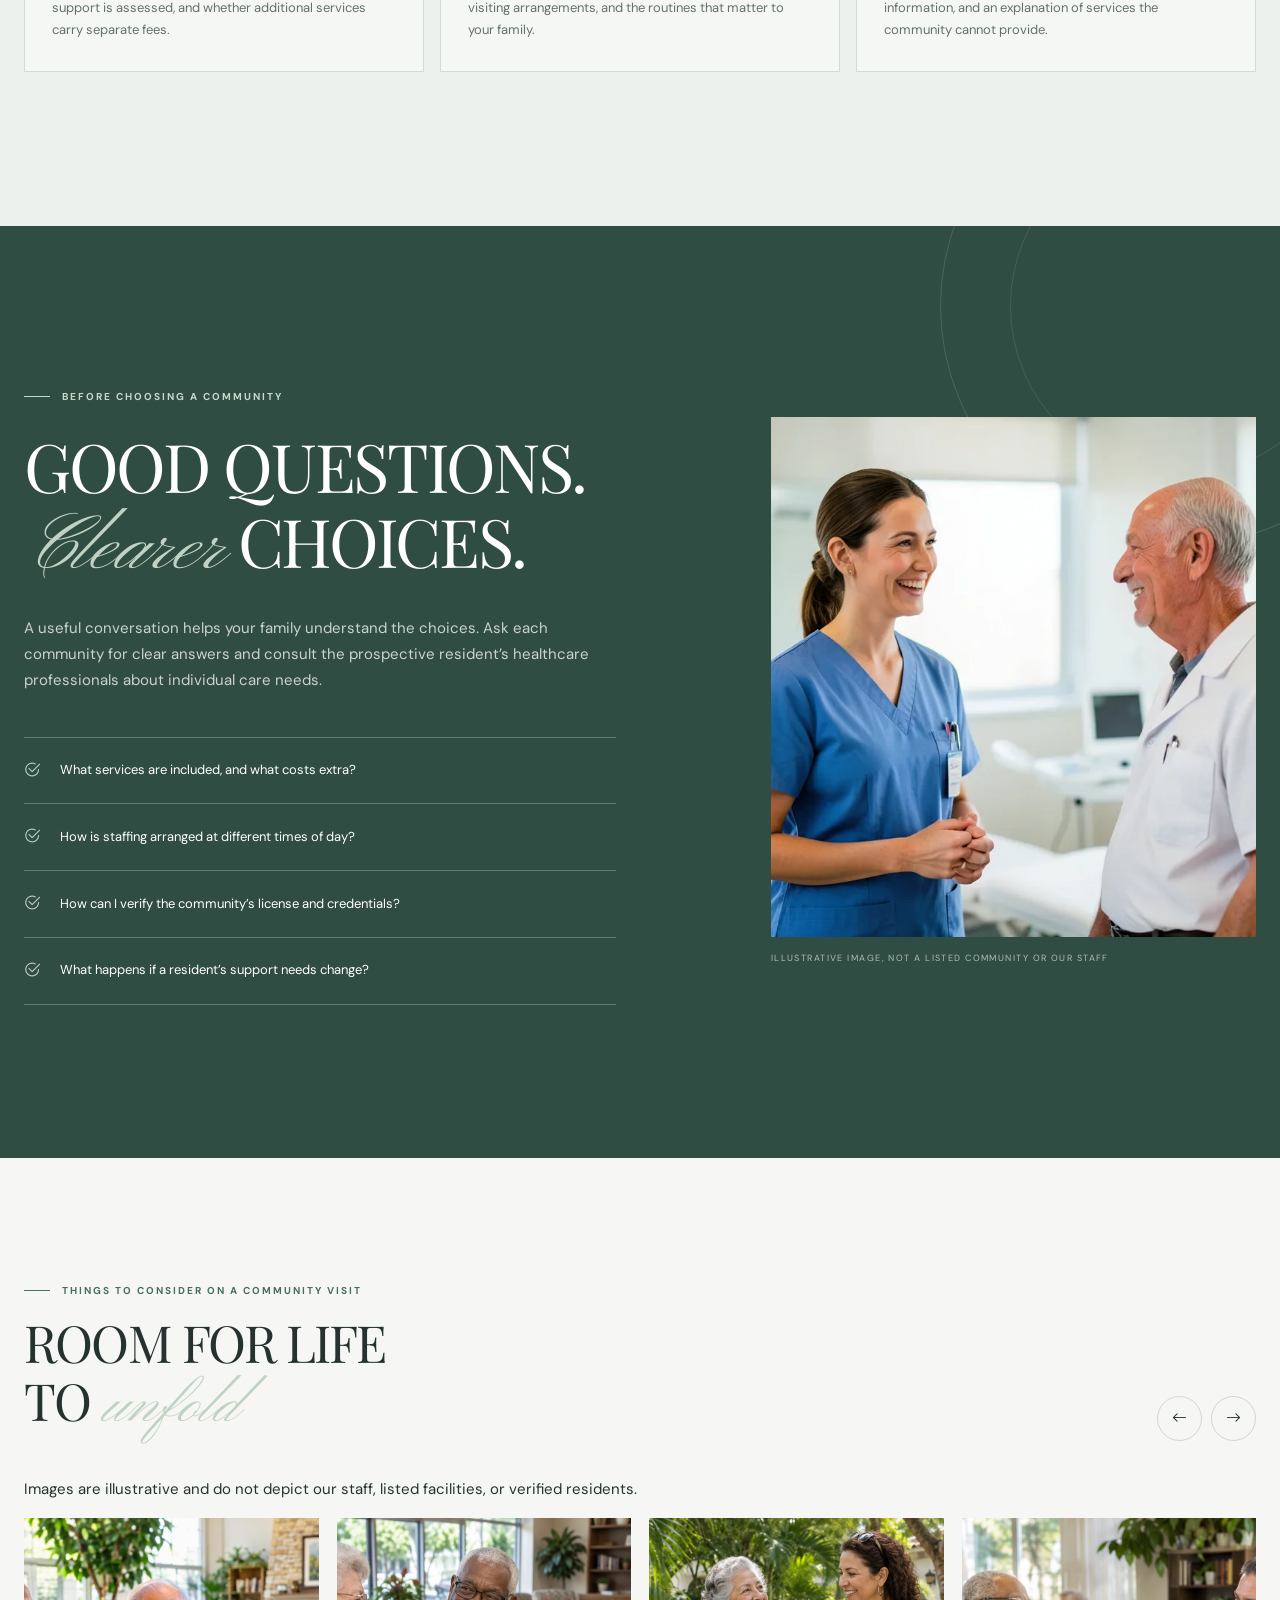
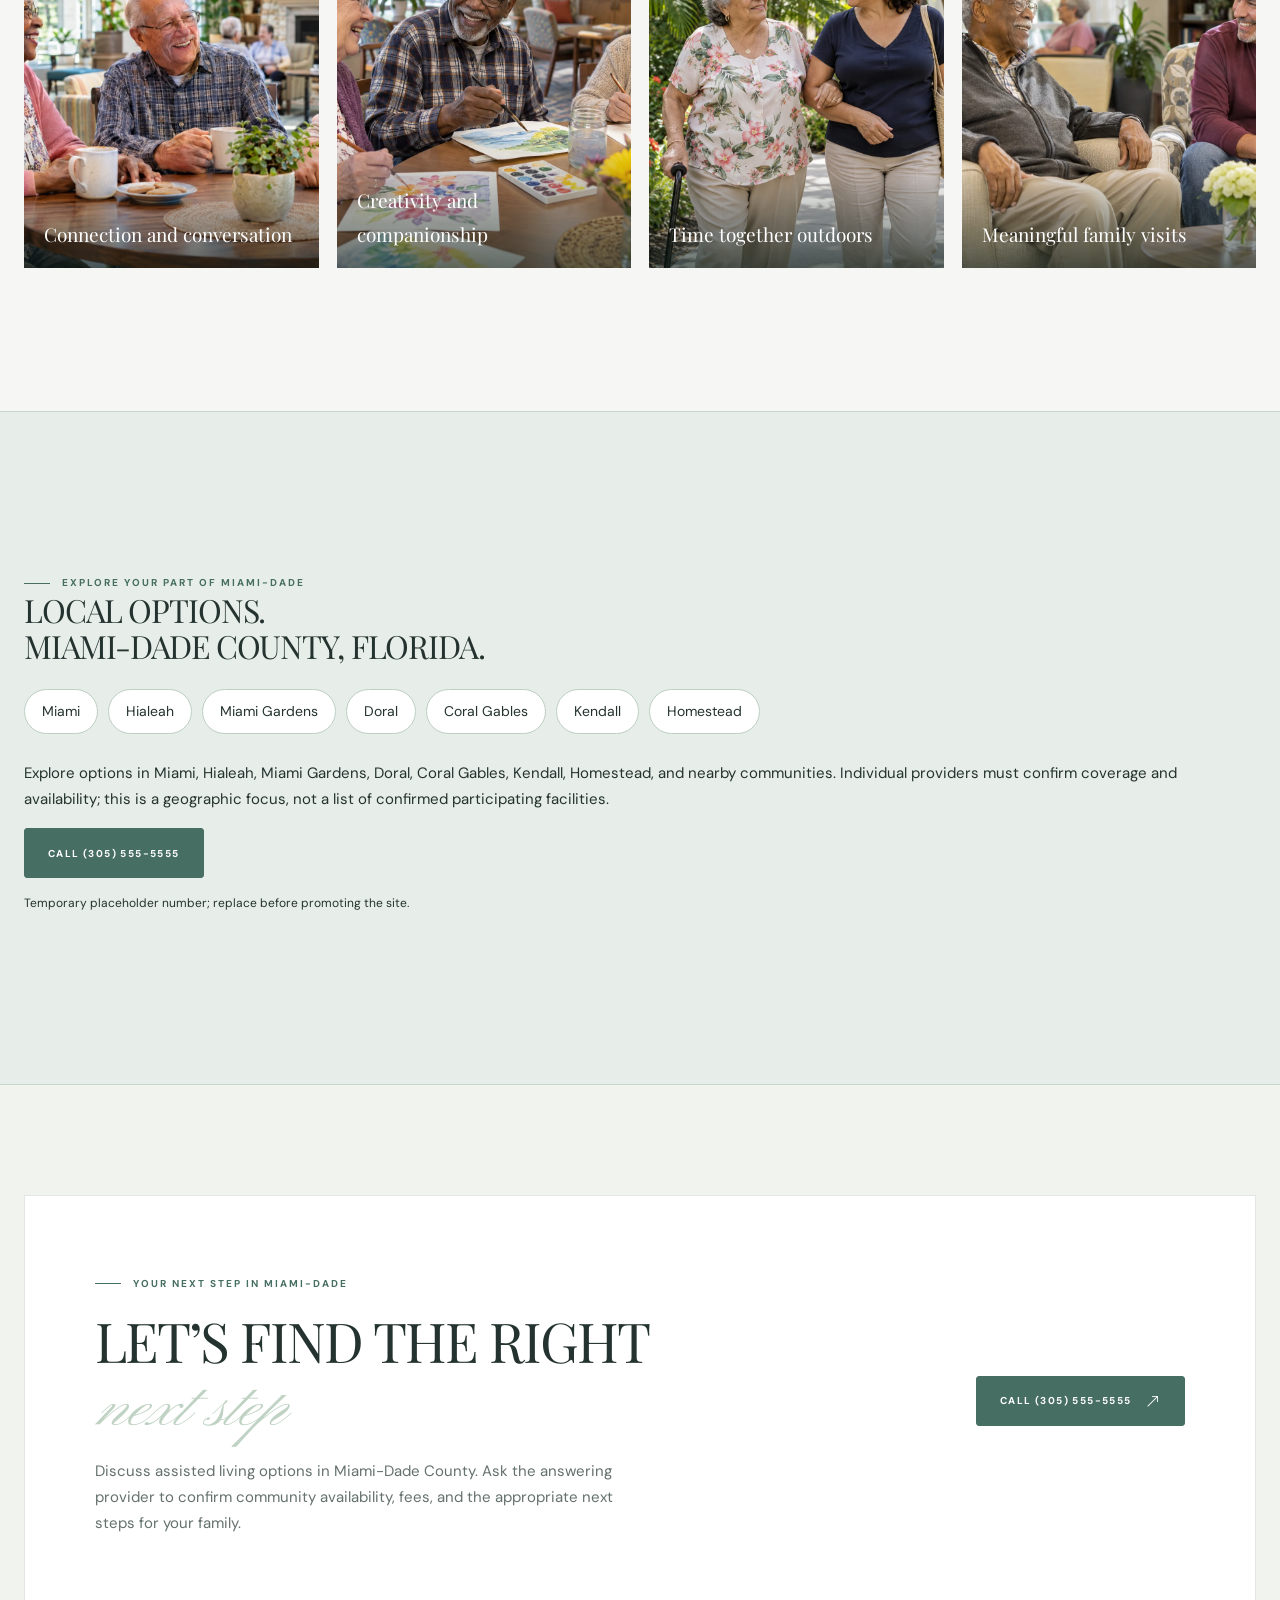
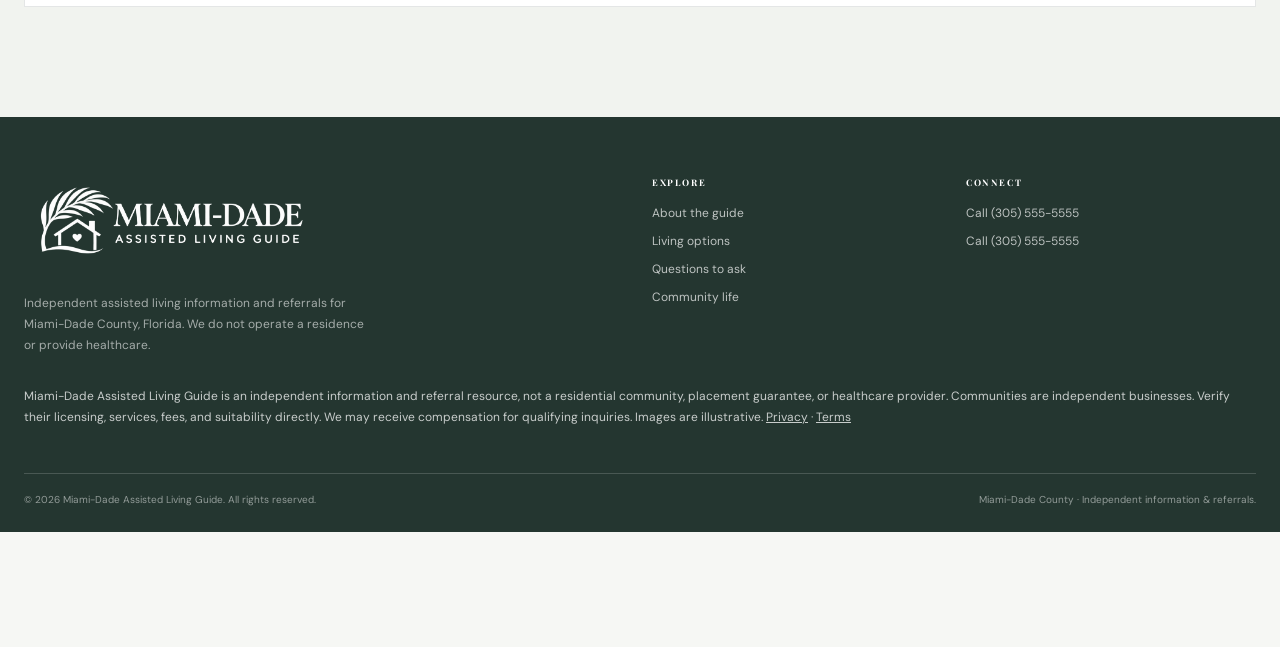
==== commit edda9ea7: "Add files via upload" ====
--- a/index.html
+++ b/index.html
@@ -164,22 +164,10 @@
           </div>
         </div>
         <p>Images are illustrative and do not depict our staff, listed facilities, or verified residents.</p><div class="gallery-track reveal" id="galleryTrack" aria-label="Community moments gallery">
-          <figure class="gallery-card">
-            <img src="assets/img-5.jpg" alt="Residents and caregivers sharing a happy moment" loading="lazy">
-            <figcaption class="gallery-caption">Moments made together</figcaption>
-          </figure>
-          <figure class="gallery-card">
-            <img src="assets/img-6.jpg" alt="Friends enjoying time together in a welcoming space" loading="lazy">
-            <figcaption class="gallery-caption">A community of connection</figcaption>
-          </figure>
-          <figure class="gallery-card">
-            <img src="assets/img-7.jpg" alt="A bright, restful garden setting" loading="lazy">
-            <figcaption class="gallery-caption">Quiet moments outdoors</figcaption>
-          </figure>
-          <figure class="gallery-card">
-            <img src="assets/img-8.jpg" alt="Family sharing a relaxed moment together" loading="lazy">
-            <figcaption class="gallery-caption">Ask about visiting arrangements</figcaption>
-          </figure>
+          <figure class="gallery-card"><img src="assets/senior-caregiver-conversation.webp" alt="Older adults sharing conversation with a caregiver in a comfortable lounge" loading="lazy"><figcaption class="gallery-caption">Connection and conversation</figcaption></figure>
+          <figure class="gallery-card"><img src="assets/senior-creative-activity.webp" alt="Older adults painting together in a welcoming activity room" loading="lazy"><figcaption class="gallery-caption">Creativity and companionship</figcaption></figure>
+          <figure class="gallery-card"><img src="assets/senior-family-garden-walk.webp" alt="An older woman and her adult daughter walking along a shaded garden path" loading="lazy"><figcaption class="gallery-caption">Time together outdoors</figcaption></figure>
+          <figure class="gallery-card"><img src="assets/senior-family-visit.webp" alt="An older man talking with a family visitor in a comfortable sitting room" loading="lazy"><figcaption class="gallery-caption">Meaningful family visits</figcaption></figure>
         </div>
       </div>
     </section>
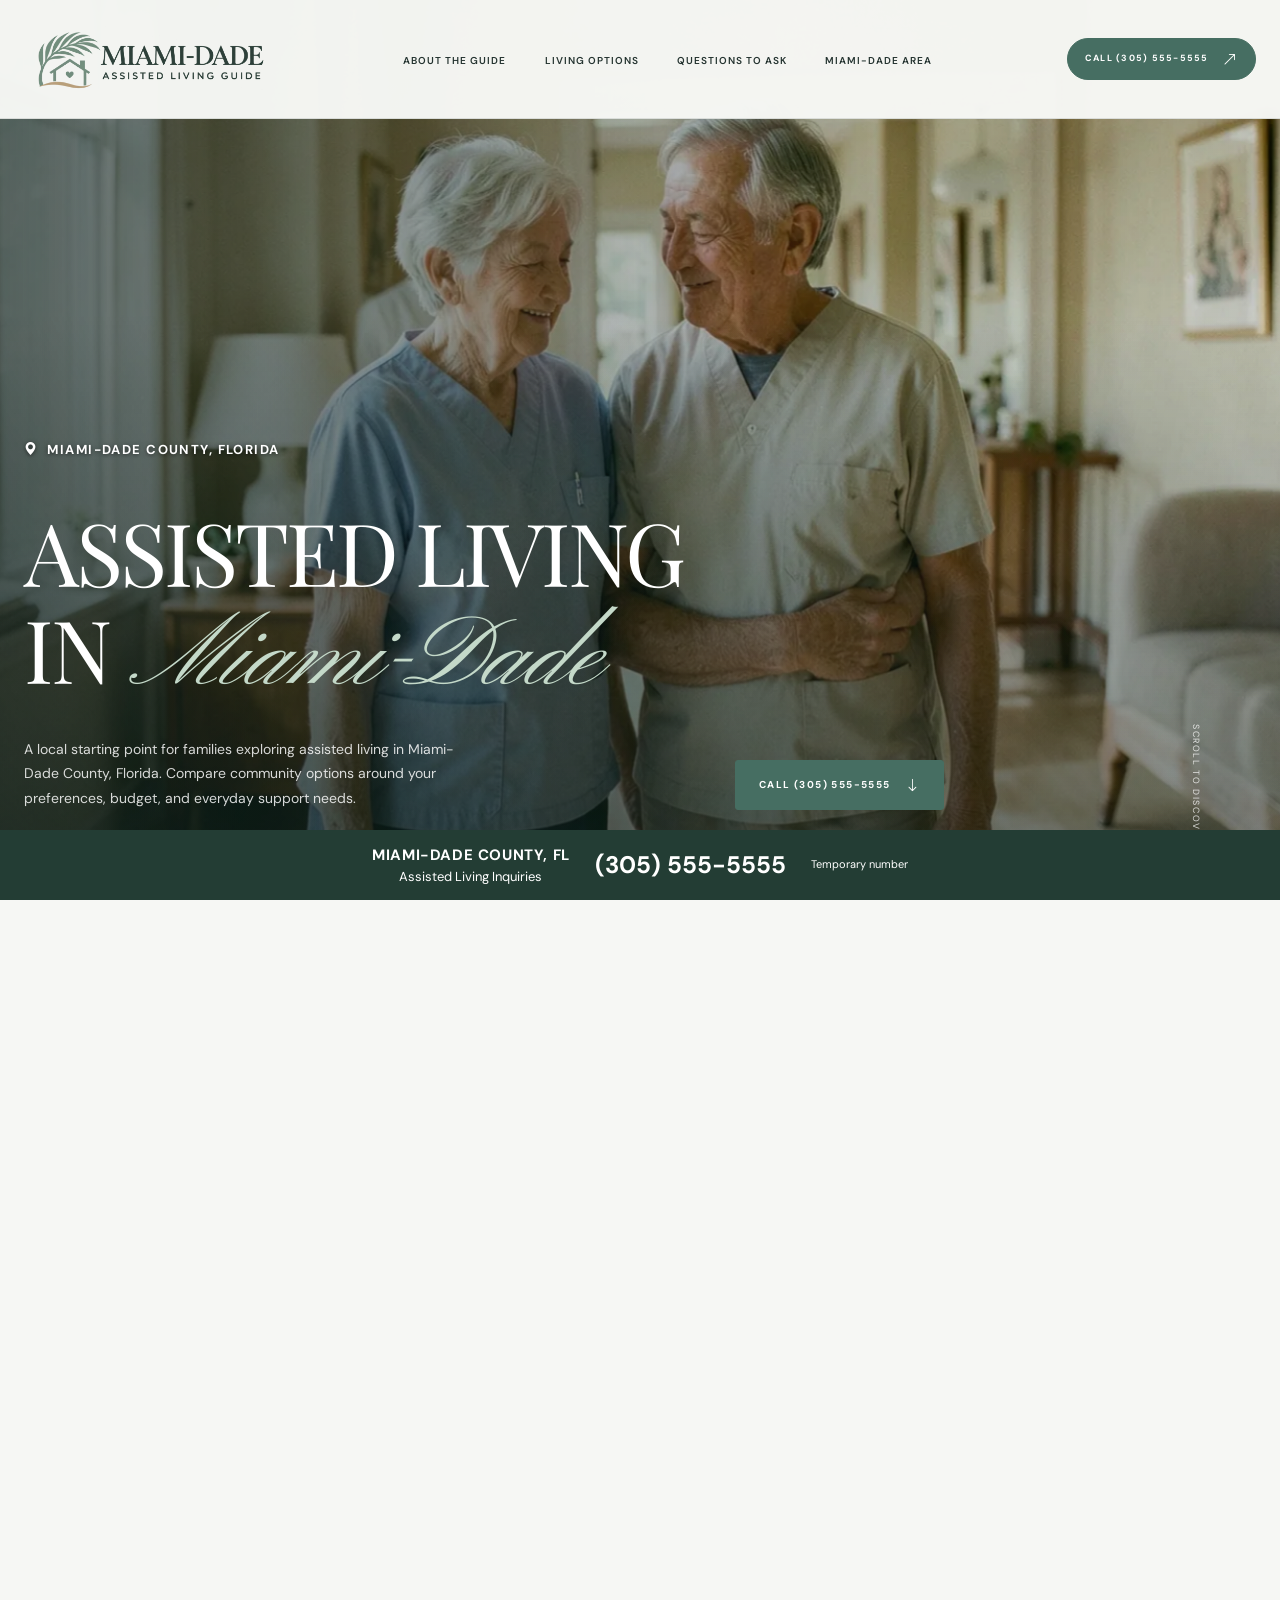
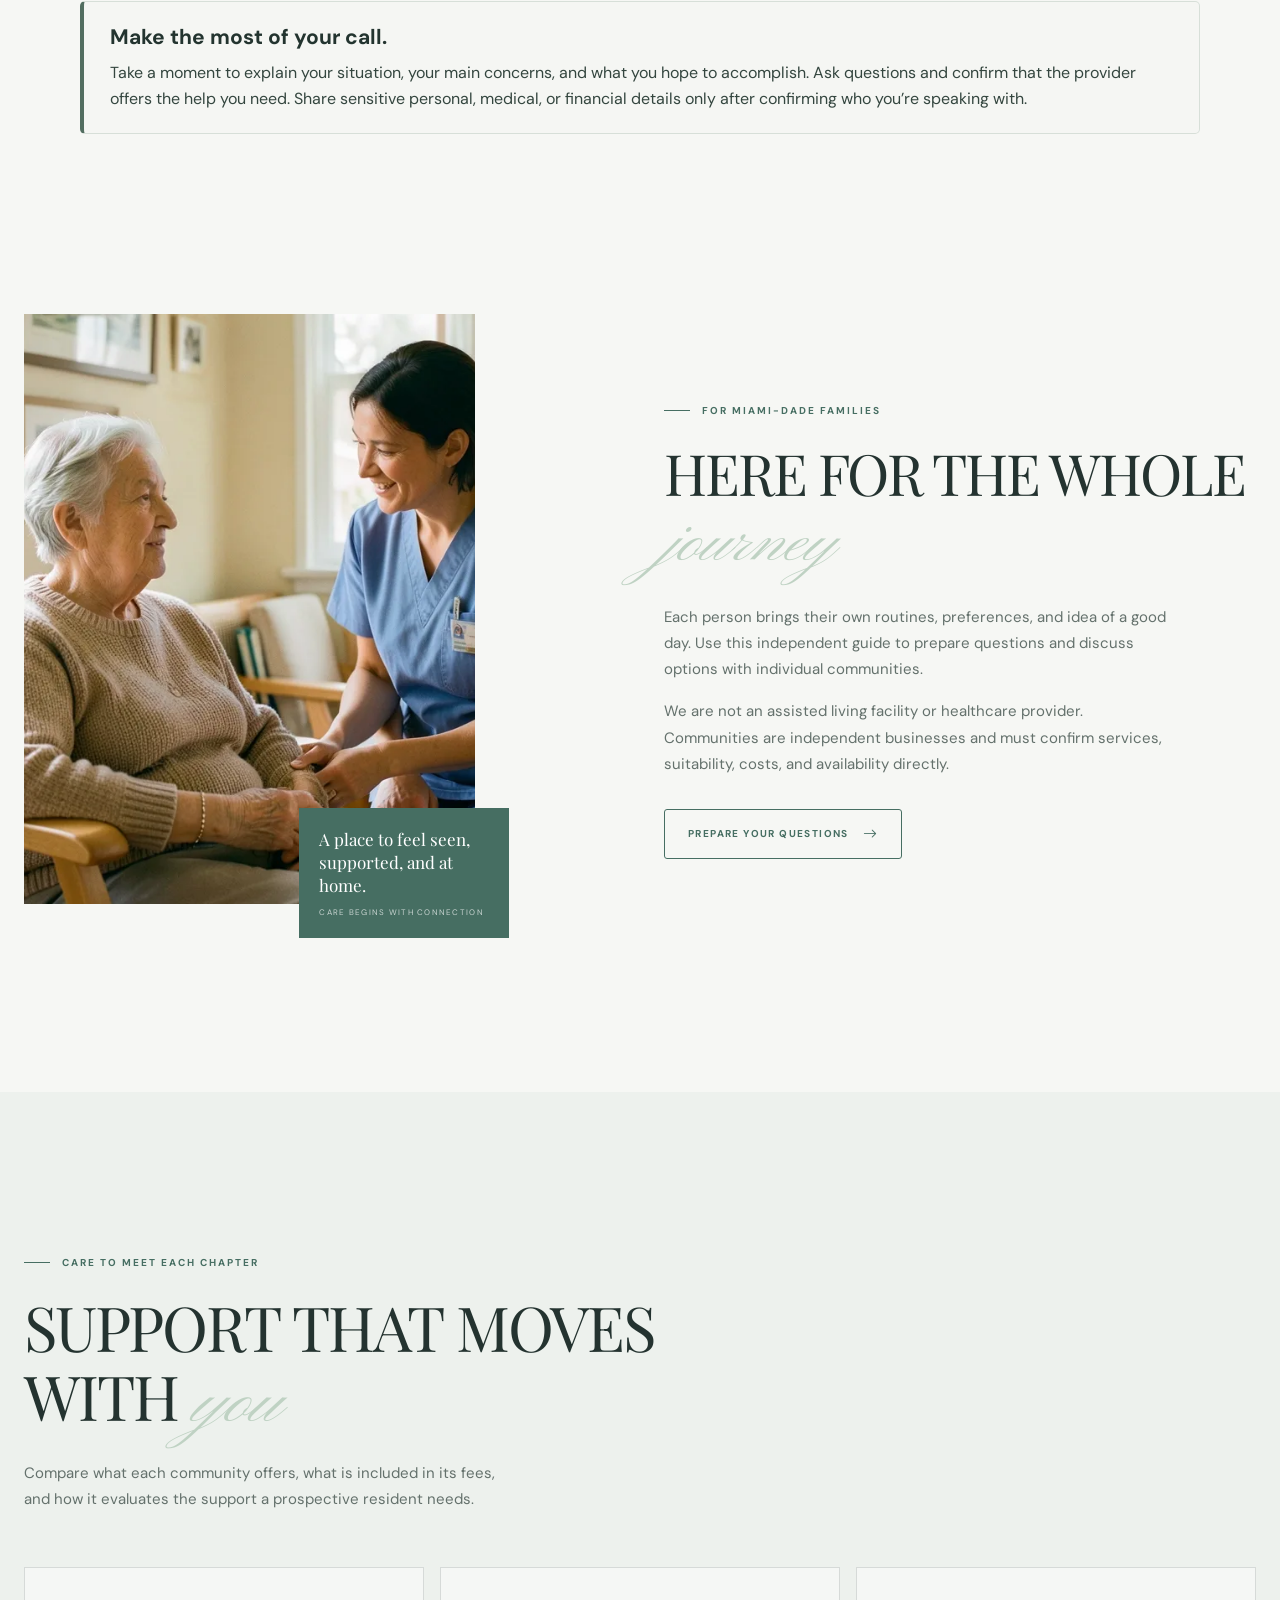
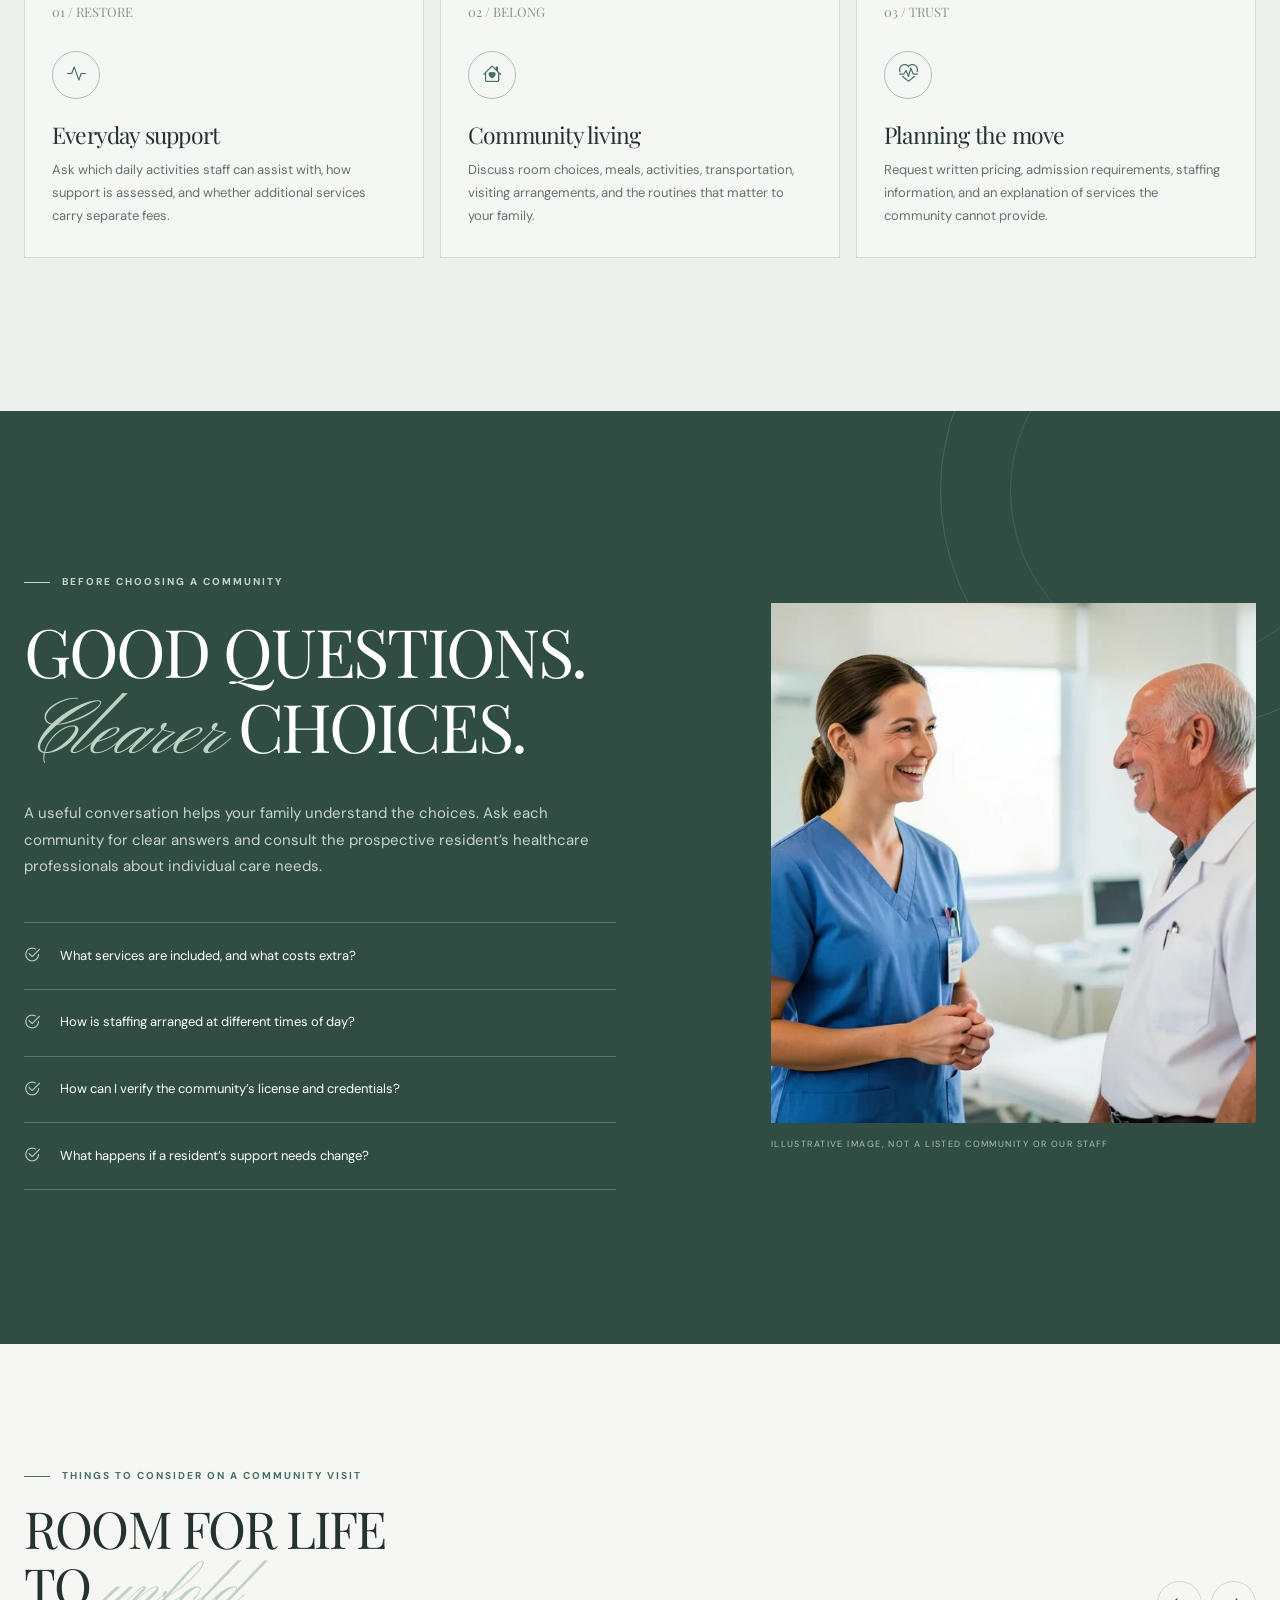
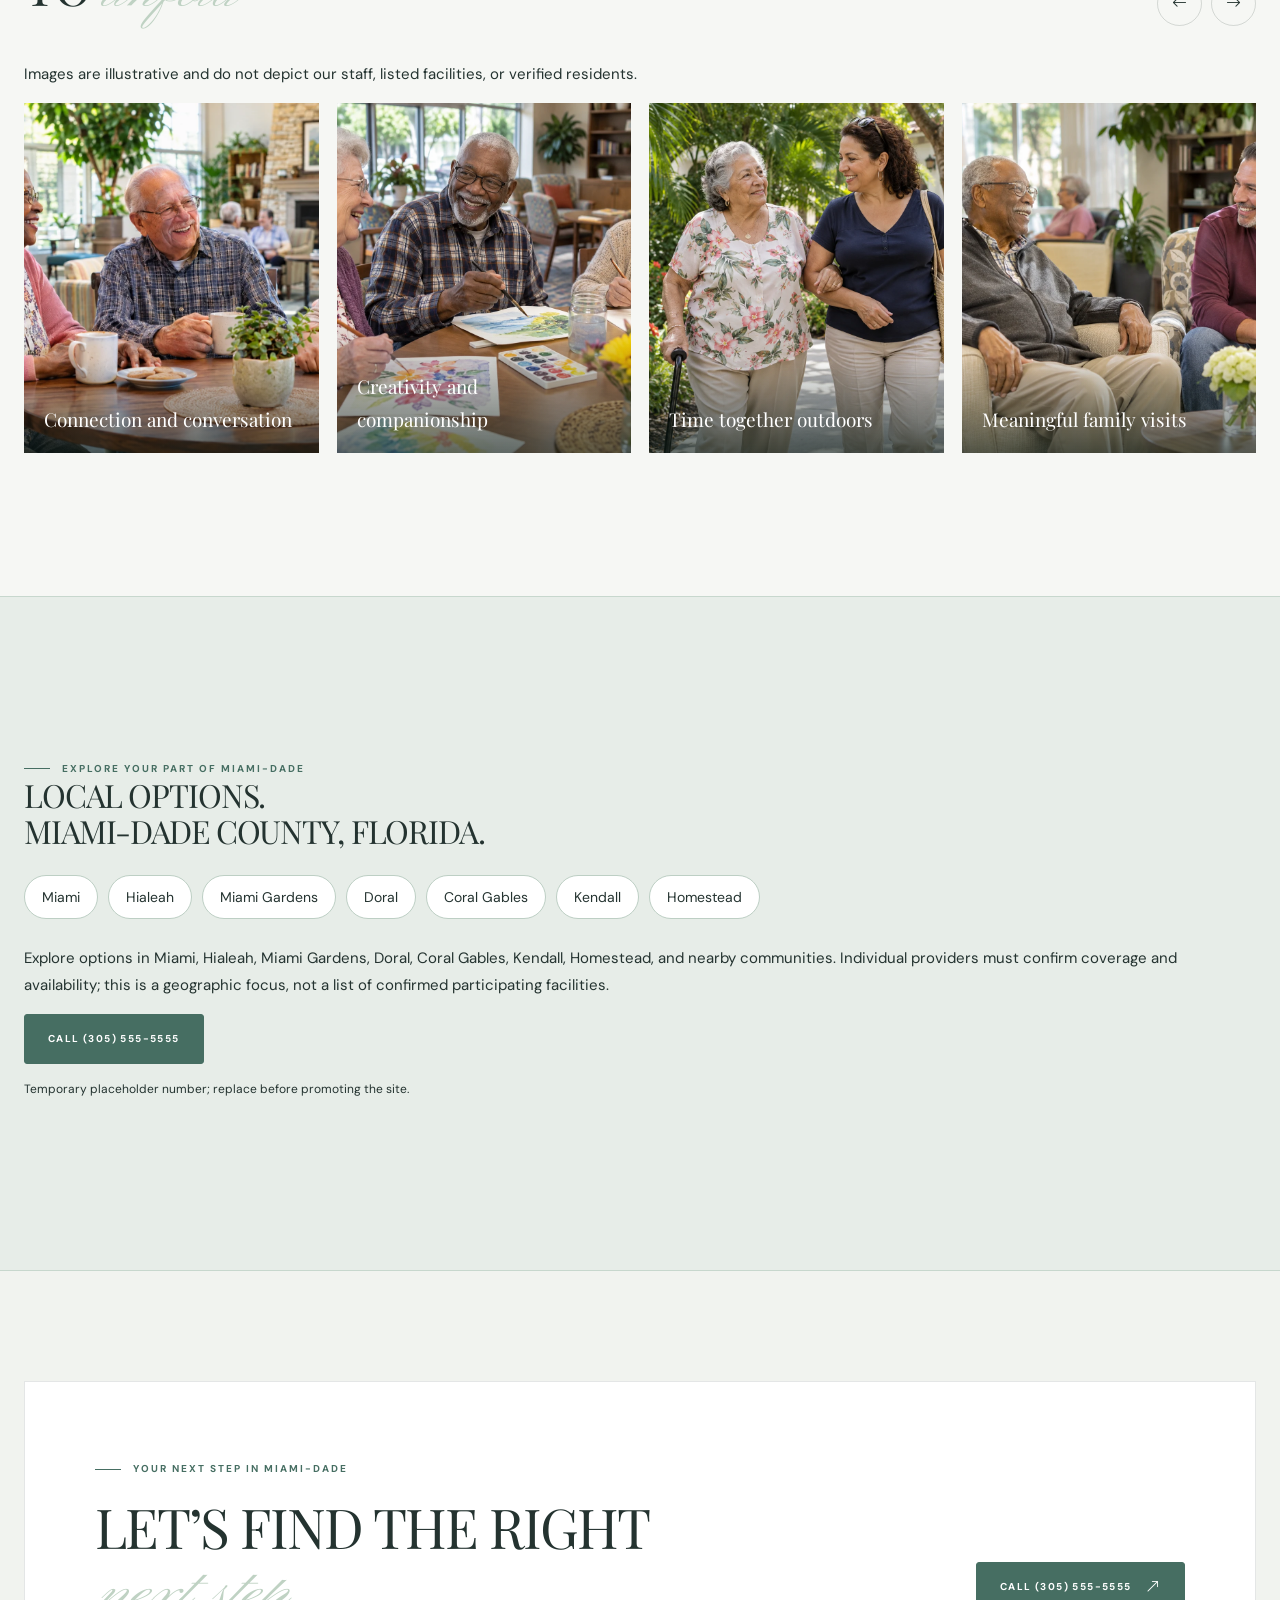
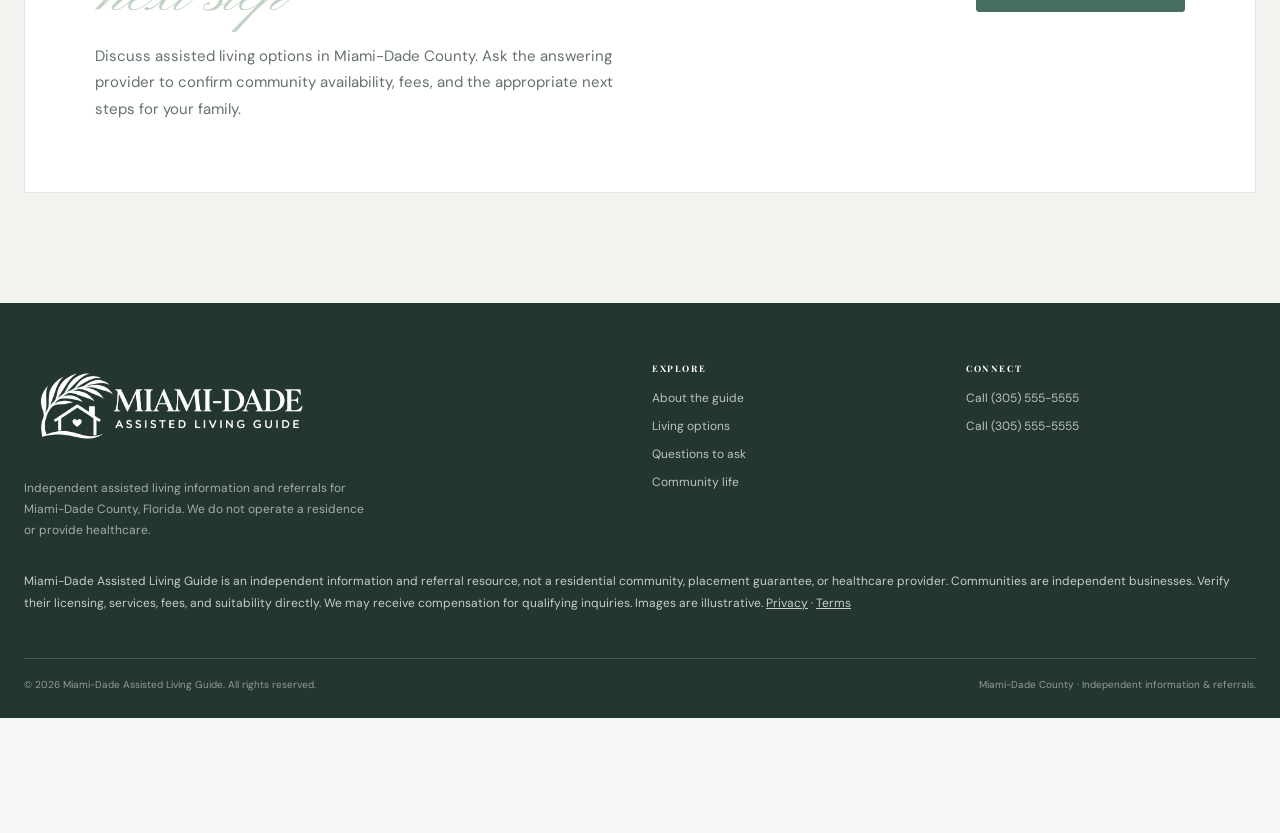
==== commit 4b8e9a09: "Add files via upload" ====
--- a/index.html
+++ b/index.html
@@ -29,7 +29,7 @@
 @media(max-width:767px){.site-nav .brand-logo{width:225px}.nav-contact{width:100%;font-size:14px}.nav-toggle{margin-left:auto}}
 @media(max-width:359px){.site-nav .brand-logo{width:200px}}
 </style>
-</head>
+<style id="call-preparation-styles">.call-preparation-note{display:block!important;position:relative!important;inset:auto!important;z-index:1;box-sizing:border-box;width:calc(100% - 40px);max-width:1120px;margin:26px auto!important;padding:22px 26px!important;background:#f5f6f3!important;color:#23342f!important;border:1px solid #d7dfd8;border-left:4px solid #526e60;border-radius:5px;text-align:left!important;font-style:normal;letter-spacing:normal!important}.call-preparation-note h2{font-family:inherit!important;font-size:21px!important;font-weight:700!important;line-height:1.3!important;letter-spacing:normal!important;text-transform:none!important;color:#23342f!important;margin:0 0 9px!important;padding:0!important}.call-preparation-note p{font-family:inherit!important;font-size:16px!important;font-weight:400!important;line-height:1.6!important;letter-spacing:normal!important;text-transform:none!important;color:#34463f!important;max-width:none!important;margin:0!important;padding:0!important}@media(max-width:600px){.call-preparation-note{width:calc(100% - 32px);padding:19px 20px!important;margin:20px auto!important}.call-preparation-note h2{font-size:20px!important}}</style></head>
 <body>
   <header>
     <nav class="site-nav" id="siteNav" aria-label="Main navigation">
@@ -65,7 +65,7 @@
         </div>
         <span class="hero-scroll">Scroll to discover</span>
       </div>
-    </section>
+    </section><aside class="call-preparation-note" aria-labelledby="call-preparation-title"><h2 id="call-preparation-title">Make the most of your call.</h2><p>Take a moment to explain your situation, your main concerns, and what you hope to accomplish. Ask questions and confirm that the provider offers the help you need. Share sensitive personal, medical, or financial details only after confirming who you’re speaking with.</p></aside>
 
     <section class="section-pad intro-section" id="about">
       <div class="container-wide">
